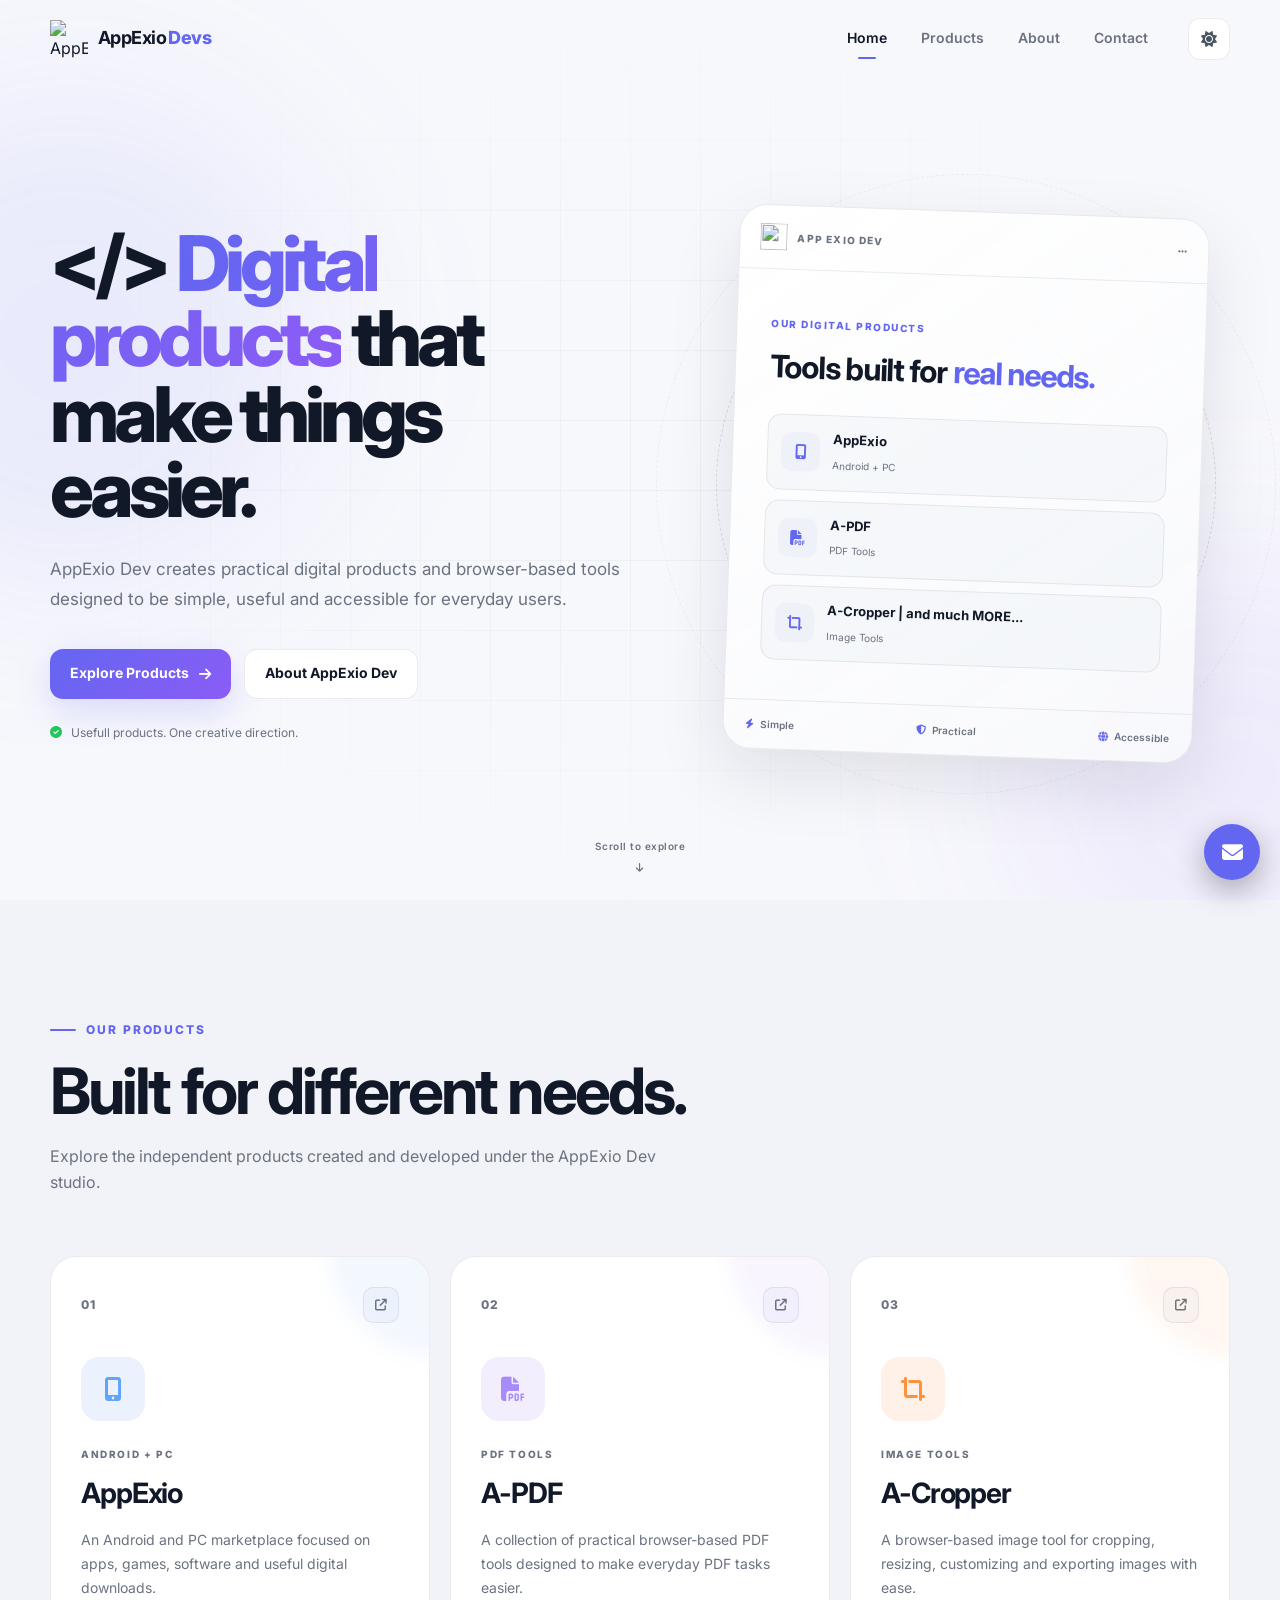
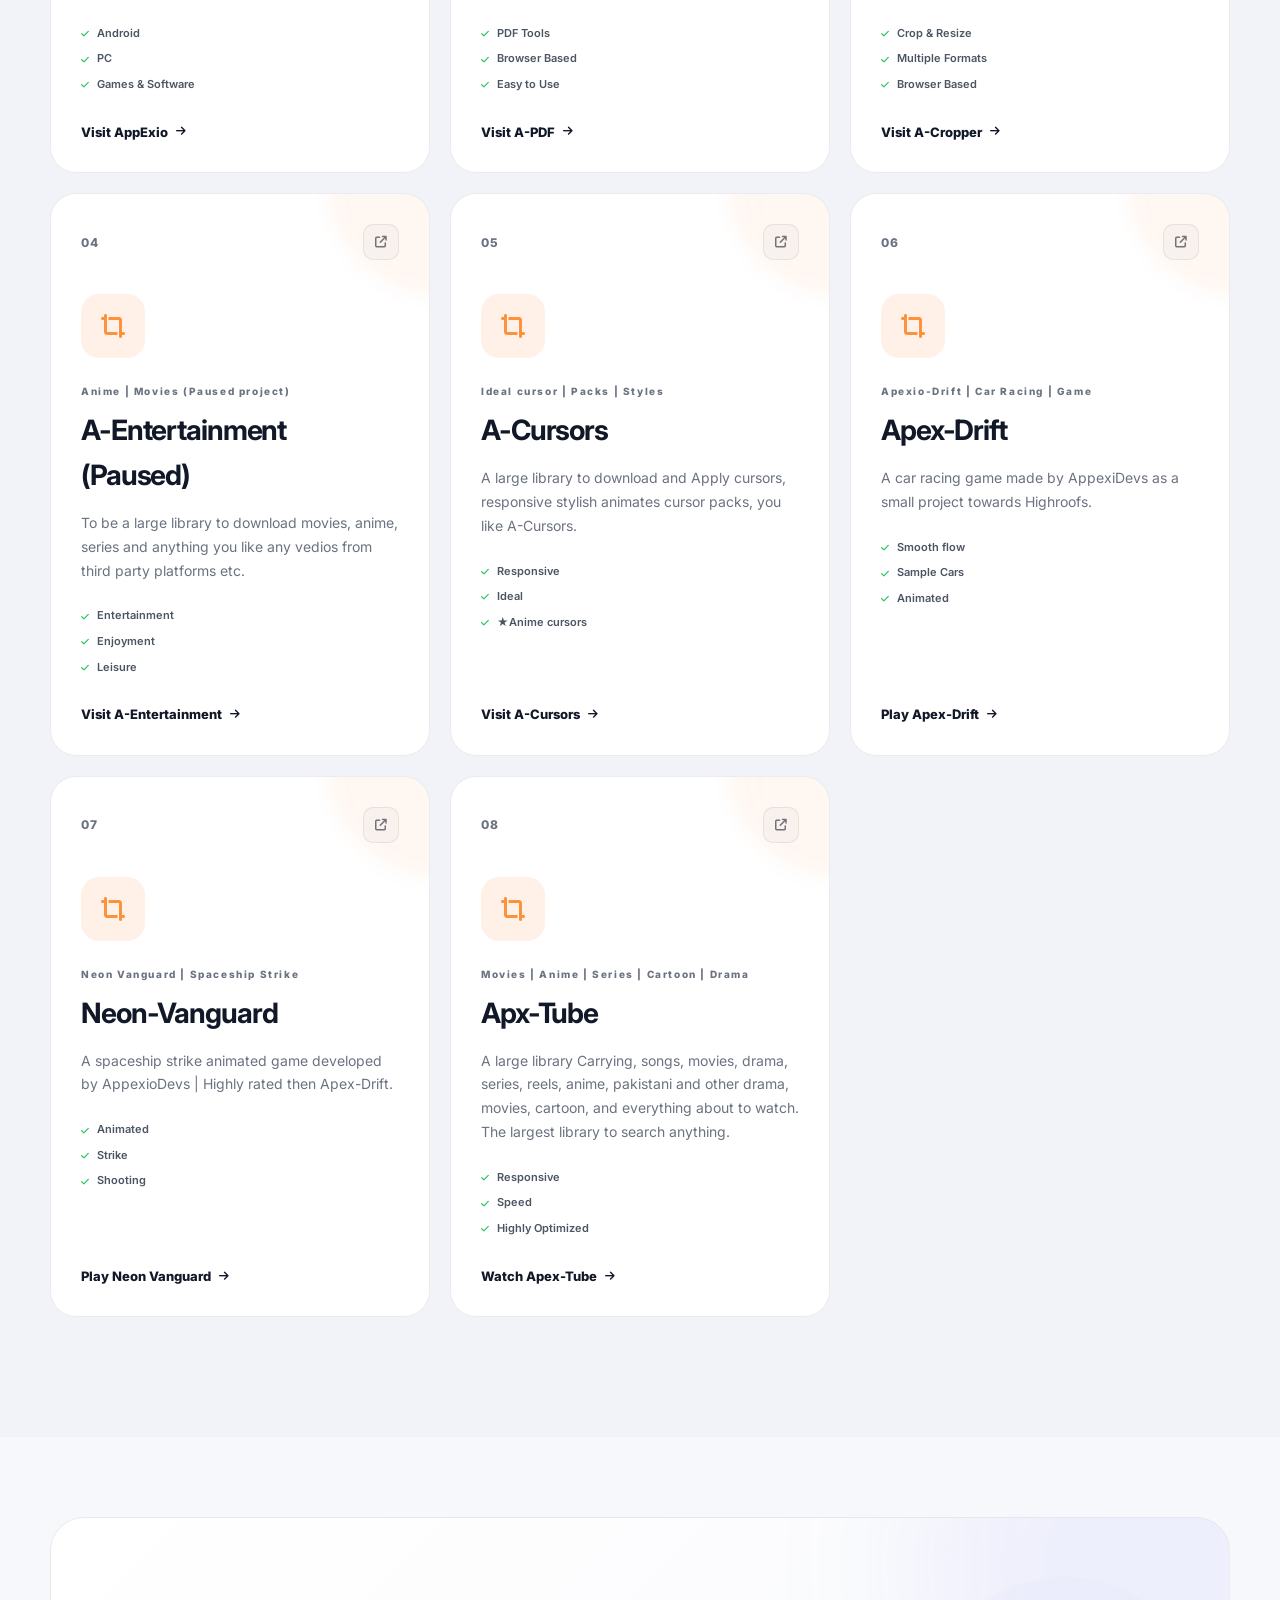
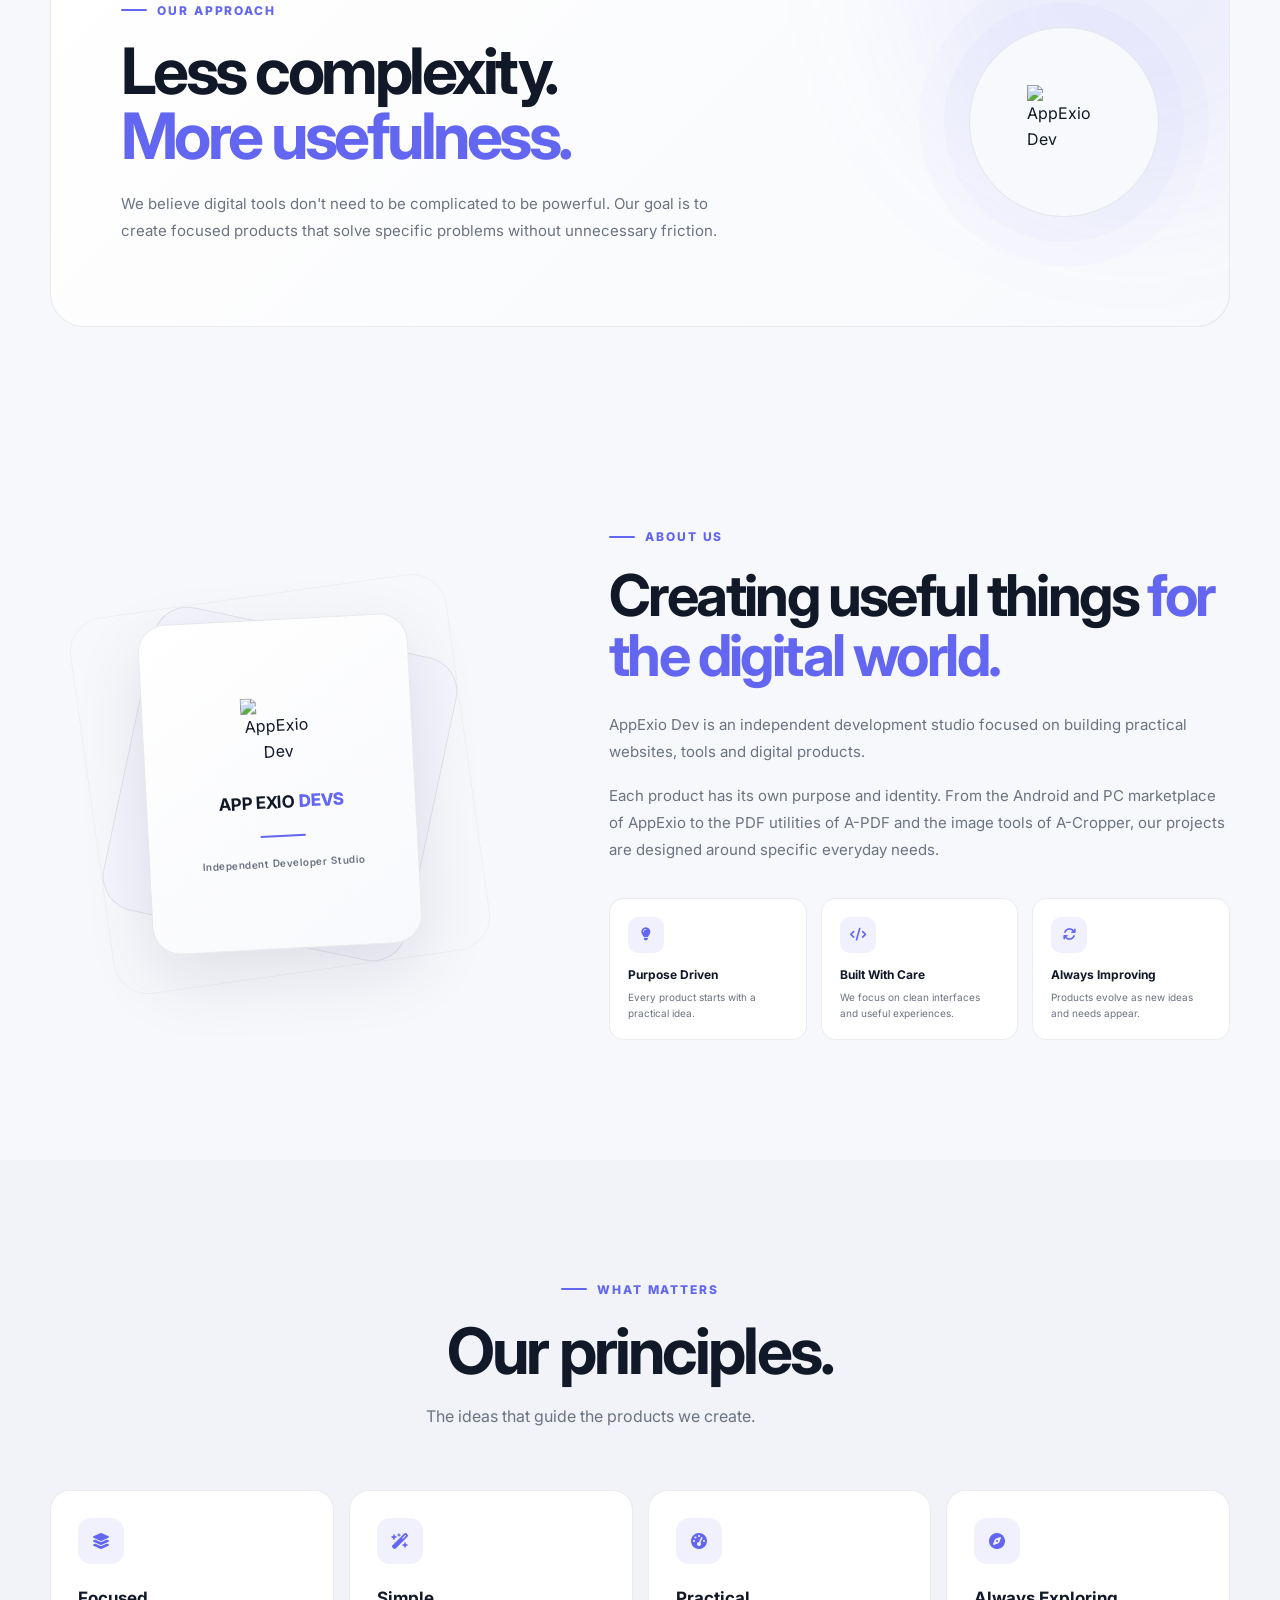
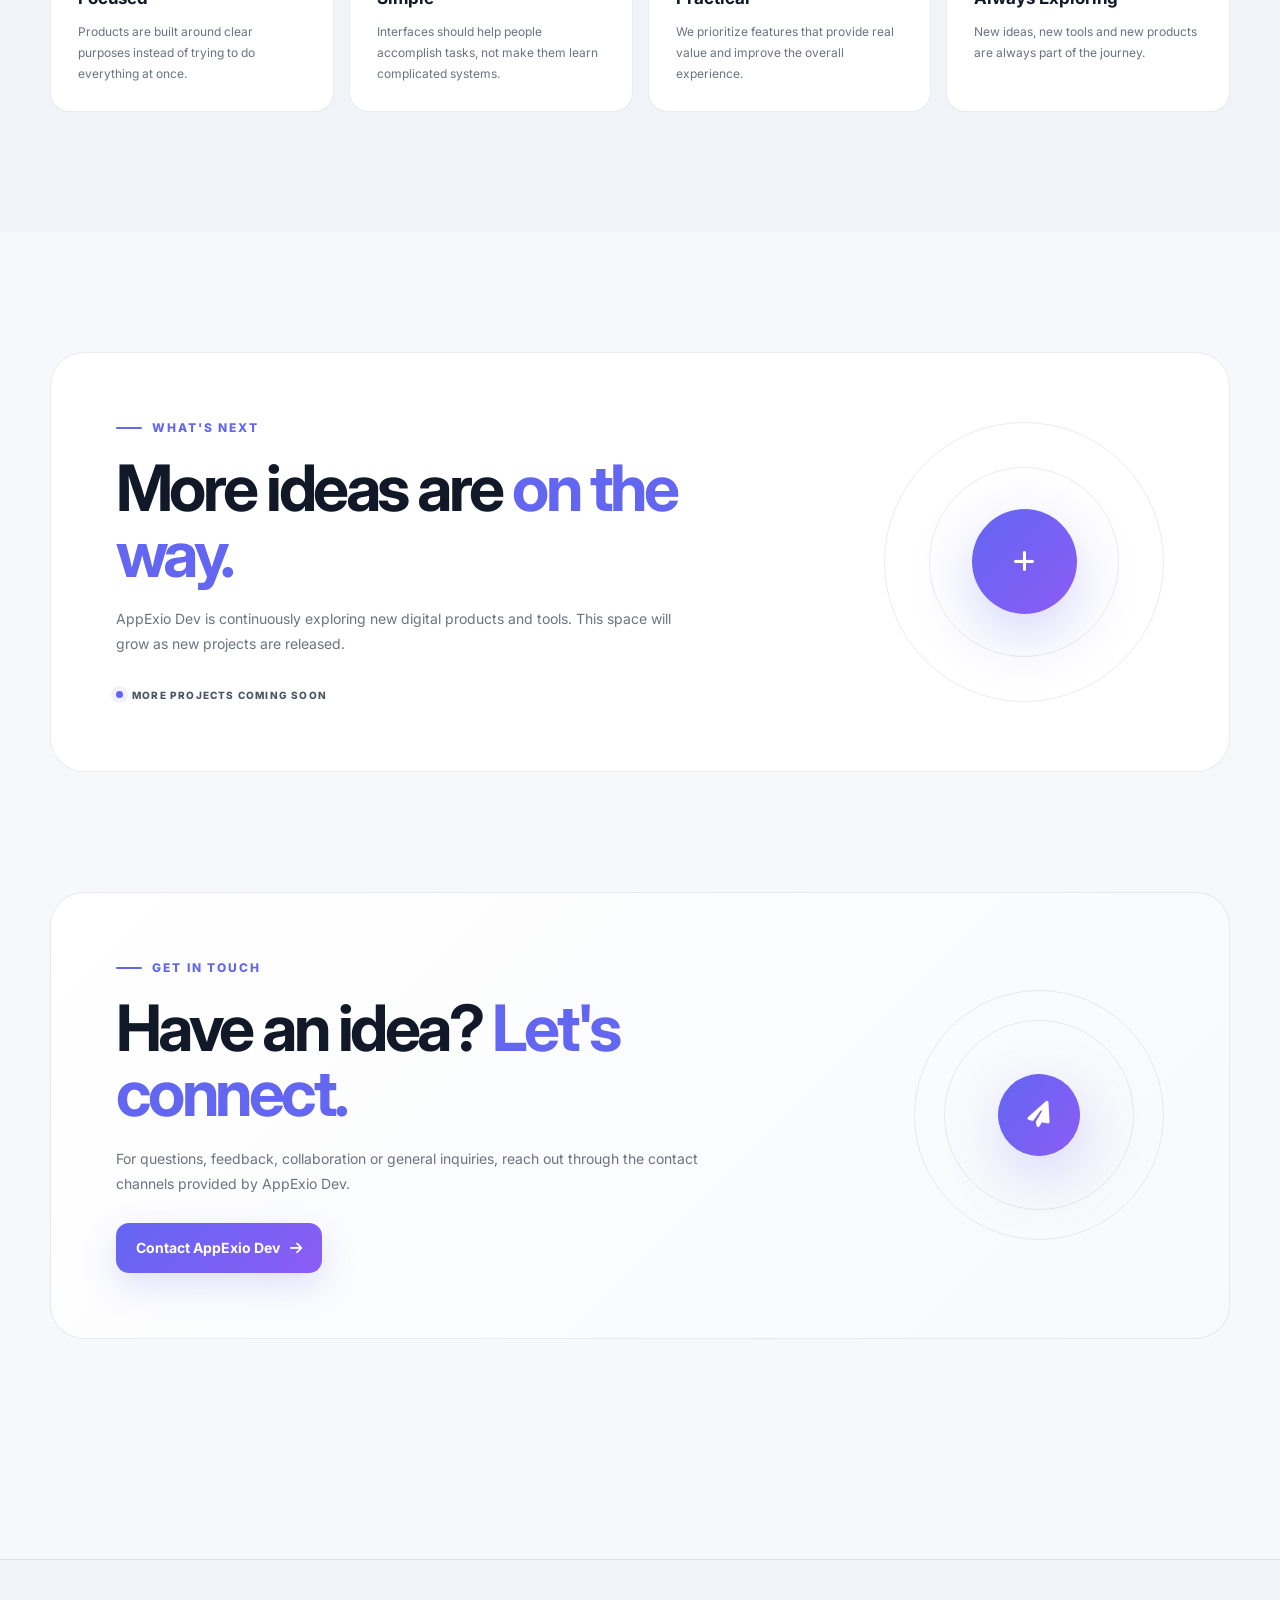
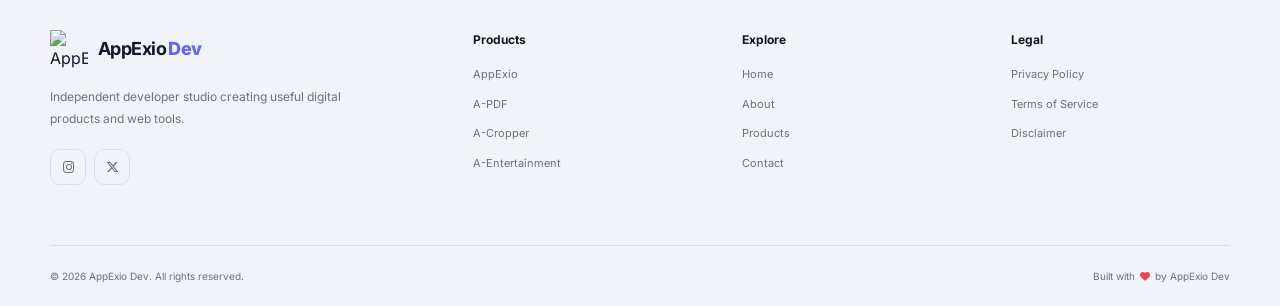
==== index.html @ 54180905 "Update index.html" ====
<!DOCTYPE html>
<html lang="en">
<head>
    <meta charset="UTF-8">

    <meta name="viewport" content="width=device-width, initial-scale=1.0">

    <title>AppExio Devs — </> Digital Products & Web Tools</title>

    <meta
        name="description"
        content="AppExio Devs is a large Developers Platform that creates useful digital products and web tools, including AppExio, A-PDF and A-Cropper."
    >
    

    <meta
        name="keywords"
        content="AppExio Dev, AppExio, A-PDF, A-Cropper, developer, digital products, web tools"
    >

    <meta name="author" content="AppExio Dev">

    <meta name="robots" content="index, follow">

    <link rel="canonical" href="https://appexiodev.github.io/">

    <!-- Open Graph -->
    <meta property="og:type" content="website">
    <meta property="og:title" content="AppExio Dev — Digital Products & Web Tools">
    <meta
        property="og:description"
        content="Explore digital products and useful browser-based tools created by AppExio Dev."
    >
    <meta property="og:url" content="https://appexiodev.github.io/">
    <meta property="og:image" content="https://appexiodev.github.io/logo.png">

    <!-- Theme -->
    <meta name="theme-color" content="#0b0d12">

    <!-- Favicon -->
    <link rel="icon" type="image/png" href="favicon.png">
    <link rel="apple-touch-icon" href="favicon.png">

    <!-- Fonts -->
    <link rel="preconnect" href="https://fonts.googleapis.com">
    <link rel="preconnect" href="https://fonts.gstatic.com" crossorigin>

    <link
        href="https://fonts.googleapis.com/css2?family=Inter:wght@400;500;600;700;800&display=swap"
        rel="stylesheet"
    >

    <!-- Icons -->
    <link
        rel="stylesheet"
        href="https://cdnjs.cloudflare.com/ajax/libs/font-awesome/6.7.2/css/all.min.css"
    >

    <!-- CSS -->
    <link rel="stylesheet" href="style.css">
</head>

<body>

<!-- =====================================================
     PAGE LOADER
===================================================== -->

<div class="page-loader" id="pageLoader">
    <div class="loader-logo">
        <img src="favicon.png" alt="AppExio Dev">
    </div>

    <div class="loader-line"></div>
</div>


<!-- =====================================================
     HEADER
===================================================== -->

<header class="header" id="header">

    <div class="container nav-container">

        <a href="#home" class="brand">

            <div class="brand-logo">
                <img src="logo.png" alt="AppExio Dev logo">
            </div>

            <div class="brand-text">
                <span>AppExio</span>
                <strong>Devs</strong>
            </div>

        </a>


        <nav class="desktop-nav">

            <a href="#home" class="nav-link active">Home</a>
            <a href="#products" class="nav-link">Products</a>
            <a href="about.html" class="nav-link">About</a>
            <a href="#contact" class="nav-link">Contact</a>

        </nav>


        <div class="nav-actions">

            <button
                class="theme-toggle"
                id="themeToggle"
                aria-label="Toggle theme"
                title="Toggle theme"
            >
                <i class="fa-solid fa-moon"></i>
            </button>


            <button
                class="menu-toggle"
                id="menuToggle"
                aria-label="Open navigation"
                aria-expanded="false"
            >
                <span></span>
                <span></span>
                <span></span>
            </button>

        </div>

    </div>


    <!-- Mobile Navigation -->

    <div class="mobile-nav" id="mobileNav">

        <a href="#home">Home</a>
        <a href="#products">Products</a>
        <a href="about.html">About</a>
        <a href="contact.html">Contact</a>

    </div>

</header>



<main>


<!-- =====================================================
     HERO
===================================================== -->

<section class="hero" id="home">

    <div class="hero-grid"></div>

    <div class="hero-glow hero-glow-one"></div>
    <div class="hero-glow hero-glow-two"></div>


    <div class="container hero-container">

        <div class="hero-content reveal">


            <h1>
                &lt;/&gt;
                <span>Digital products</span>
                that make things easier.
            </h1>


            <p class="hero-description">
                AppExio Dev creates practical digital products and
                browser-based tools designed to be simple, useful
                and accessible for everyday users.
            </p>


            <div class="hero-buttons">

                <a href="#products" class="btn btn-primary">
                    Explore Products
                    <i class="fa-solid fa-arrow-right"></i>
                </a>

                <a href="about.html" class="btn btn-secondary">
                    About AppExio Dev
                </a>

            </div>


            <div class="hero-note">

                <i class="fa-solid fa-circle-check"></i>

                <span>
                    Usefull products. One creative direction.
                </span>

            </div>

        </div>


        <!-- Hero visual -->

        <div class="hero-visual reveal">

            <div class="orbit orbit-one"></div>
            <div class="orbit orbit-two"></div>


            <div class="hero-card">

                <div class="hero-card-top">

                    <div class="mini-brand">
                        <img src="logo.png" alt="">
                    </div>

                    <span>APP EXIO DEV</span>

                    <i class="fa-solid fa-ellipsis"></i>

                </div>


                <div class="hero-card-content">

                    <small>OUR DIGITAL PRODUCTS</small>

                    <h3>
                        Tools built for
                        <span>real needs.</span>
                    </h3>


                    <div class="mini-products">

                        <div class="mini-product">
                            <div class="mini-icon">
                                <i class="fa-solid fa-mobile-screen-button"></i>
                            </div>

                            <div>
                                <strong>AppExio</strong>
                                <small>Android + PC</small>
                            </div>
                        </div>


                        <div class="mini-product">
                            <div class="mini-icon">
                                <i class="fa-solid fa-file-pdf"></i>
                            </div>

                            <div>
                                <strong>A-PDF</strong>
                                <small>PDF Tools</small>
                            </div>
                        </div>


                        <div class="mini-product">
                            <div class="mini-icon">
                                <i class="fa-solid fa-crop-simple"></i>
                            </div>

                            <div>
                                <strong>A-Cropper | and much MORE...</strong>
                                <small>Image Tools</small>
                            </div>
                        </div>

                    </div>

                </div>


                <div class="hero-card-footer">

                    <span>
                        <i class="fa-solid fa-bolt"></i>
                        Simple
                    </span>

                    <span>
                        <i class="fa-solid fa-shield-halved"></i>
                        Practical
                    </span>

                    <span>
                        <i class="fa-solid fa-globe"></i>
                        Accessible
                    </span>

                </div>

            </div>

        </div>

    </div>


    <div class="hero-scroll">

        <span>Scroll to explore</span>

        <i class="fa-solid fa-arrow-down"></i>

    </div>

</section>



<!-- =====================================================
     PRODUCTS
===================================================== -->

<section class="section products-section" id="products">

    <div class="container">

        <div class="section-heading reveal">

            <div class="section-label">
                <span></span>
                OUR PRODUCTS
            </div>

            <h2>
                Built for different needs.
            </h2>

            <p>
                Explore the independent products created and developed
                under the AppExio Dev studio.
            </p>

        </div>


        <div class="products-grid">


            <!-- AppExio -->

            <article class="product-card product-card-blue reveal">

                <div class="product-card-top">

                    <span class="product-number">01</span>

                    <a href="https://appexio.github.io/" class="product-arrow" target="_blank" rel="noopener noreferrer">
    <i class="fa-solid fa-arrow-up-right-from-square"></i>
</a>

                </div>


                <div class="product-icon product-icon-app">

                    <i class="fa-solid fa-mobile-screen-button"></i>

                </div>


                <div class="product-category">
                    ANDROID + PC
                </div>


                <h3>AppExio</h3>


                <p>
                    An Android and PC marketplace focused on apps,
                    games, software and useful digital downloads.
                </p>


                <div class="product-features">

                    <span>
                        <i class="fa-solid fa-check"></i>
                        Android
                    </span>

                    <span>
                        <i class="fa-solid fa-check"></i>
                        PC
                    </span>

                    <span>
                        <i class="fa-solid fa-check"></i>
                        Games & Software
                    </span>

                </div>


                <a
                    href="https://appexio.github.io/"
                    target="_blank"
                    rel="noopener noreferrer"
                    class="product-link"
                >
                    Visit AppExio
                    <i class="fa-solid fa-arrow-right"></i>
                </a>

            </article>



            <!-- A-PDF -->

            <article class="product-card product-card-purple reveal">

                <div class="product-card-top">

                    <span class="product-number">02</span>

                     <a href="https://a-pdf.github.io/" class="product-arrow" target="_blank" rel="noopener noreferrer">
    <i class="fa-solid fa-arrow-up-right-from-square"></i>
</a>
                

                </div>


                <div class="product-icon product-icon-pdf">

                    <i class="fa-solid fa-file-pdf"></i>

                </div>


                <div class="product-category">
                    PDF TOOLS
                </div>


                <h3>A-PDF</h3>


                <p>
                    A collection of practical browser-based PDF tools
                    designed to make everyday PDF tasks easier.
                </p>


                <div class="product-features">

                    <span>
                        <i class="fa-solid fa-check"></i>
                        PDF Tools
                    </span>

                    <span>
                        <i class="fa-solid fa-check"></i>
                        Browser Based
                    </span>

                    <span>
                        <i class="fa-solid fa-check"></i>
                        Easy to Use
                    </span>

                </div>


                <a
                    href="https://a-pdf.github.io/"
                    target="_blank"
                    rel="noopener noreferrer"
                    class="product-link"
                >
                    Visit A-PDF
                    <i class="fa-solid fa-arrow-right"></i>
                </a>

            </article>



            <!-- A-Cropper -->

            <article class="product-card product-card-orange reveal">

                <div class="product-card-top">

                    <span class="product-number">03</span>

                    <a href="https://a-croppers.github.io/" class="product-arrow" target="_blank" rel="noopener noreferrer">
    <i class="fa-solid fa-arrow-up-right-from-square"></i>
</a>

                </div>


                <div class="product-icon product-icon-crop">

                    <i class="fa-solid fa-crop-simple"></i>

                </div>


                <div class="product-category">
                    IMAGE TOOLS
                </div>


                <h3>A-Cropper</h3>


                <p>
                    A browser-based image tool for cropping, resizing,
                    customizing and exporting images with ease.
                </p>


                <div class="product-features">

                    <span>
                        <i class="fa-solid fa-check"></i>
                        Crop & Resize
                    </span>

                    <span>
                        <i class="fa-solid fa-check"></i>
                        Multiple Formats
                    </span>

                    <span>
                        <i class="fa-solid fa-check"></i>
                        Browser Based
                    </span>

                </div>


                <a
                    href="https://a-croppers.github.io/"
                    target="_blank"
                    rel="noopener noreferrer"
                    class="product-link"
                >
                    Visit A-Cropper
                    <i class="fa-solid fa-arrow-right"></i>
                </a>

            </article>
            

            <!-- A-ENTERTAINMENT -->

            <article class="product-card product-card-orange reveal">

                <div class="product-card-top">

                    <span class="product-number">04</span>

                    <a href="https://a-entertainment.github.io/" class="product-arrow" target="_blank" rel="noopener noreferrer">
    <i class="fa-solid fa-arrow-up-right-from-square"></i>
</a>

                </div>


                <div class="product-icon product-icon-crop">

                    <i class="fa-solid fa-crop-simple"></i>

                </div>


                <div class="product-category">
                    Anime | Movies (Paused project)
                </div>


                <h3>A-Entertainment (Paused)</h3>


                <p>
                    To be a large library to download movies, anime, series and anything
                    you like any vedios from third party platforms etc.
                </p>


                <div class="product-features">

                    <span>
                        <i class="fa-solid fa-check"></i>
                        Entertainment
                    </span>

                    <span>
                        <i class="fa-solid fa-check"></i>
                        Enjoyment
                    </span>

                    <span>
                        <i class="fa-solid fa-check"></i>
                        Leisure
                    </span>

                </div>


                <a
                    href="https://a-entertainment.github.io/"
                    target="_blank"
                    rel="noopener noreferrer"
                    class="product-link"
                >
                    Visit A-Entertainment
                    <i class="fa-solid fa-arrow-right"></i>
                </a>

            </article>
            

         <!-- A-Cursors -->

            <article class="product-card product-card-orange reveal">

                <div class="product-card-top">

                    <span class="product-number">05</span>

                    <a href="https://a-cursors.github.io/" class="product-arrow" target="_blank" rel="noopener noreferrer">
    <i class="fa-solid fa-arrow-up-right-from-square"></i>
</a>

                </div>


                <div class="product-icon product-icon-crop">

                    <i class="fa-solid fa-crop-simple"></i>

                </div>


                <div class="product-category">
                    Ideal cursor | Packs | Styles
                </div>


                <h3>A-Cursors</h3>


                <p>
                    A large library to download and Apply cursors, responsive stylish animates cursor packs,
                    you like A-Cursors.
                </p>


                <div class="product-features">

                    <span>
                        <i class="fa-solid fa-check"></i>
                        Responsive
                    </span>

                    <span>
                        <i class="fa-solid fa-check"></i>
                        Ideal
                    </span>

                    <span>
                        <i class="fa-solid fa-check"></i>
                        ★Anime cursors
                    </span>

                </div>


                <a
                    href="https://a-cursors.github.io/"
                    target="_blank"
                    rel="noopener noreferrer"
                    class="product-link"
                >
                    Visit A-Cursors
                    <i class="fa-solid fa-arrow-right"></i>
                </a>

            </article>


            
             <!-- ApexDrift -->

            <article class="product-card product-card-orange reveal">

                <div class="product-card-top">

                    <span class="product-number">06</span>

                    <a href="https://appexiodev.github.io/Games/Carrr" class="product-arrow" target="_blank" rel="noopener noreferrer">
    <i class="fa-solid fa-arrow-up-right-from-square"></i>
</a>

                </div>


                <div class="product-icon product-icon-crop">

                    <i class="fa-solid fa-crop-simple"></i>

                </div>


                <div class="product-category">
                    Apexio-Drift | Car Racing | Game
                </div>


                <h3>Apex-Drift</h3>


                <p>
                    A car racing game made by AppexiDevs as a small project towards Highroofs.
                
                </p>


                <div class="product-features">

                    <span>
                        <i class="fa-solid fa-check"></i>
                        Smooth flow
                    </span>

                    <span>
                        <i class="fa-solid fa-check"></i>
                        Sample Cars
                    </span>

                    <span>
                        <i class="fa-solid fa-check"></i>
                    Animated
                    </span>

                </div>


                <a
                    href="https://a-cursors.github.io/"
                    target="_blank"
                    rel="noopener noreferrer"
                    class="product-link"
                >
                    Play Apex-Drift
                    <i class="fa-solid fa-arrow-right"></i>
                </a>

            </article>


             <!-- Neon Vanguard -->

            <article class="product-card product-card-orange reveal">

                <div class="product-card-top">

                    <span class="product-number">07</span>

                    <a href="https://appexiodev.github.io/Games/Mouser" class="product-arrow" target="_blank" rel="noopener noreferrer">
    <i class="fa-solid fa-arrow-up-right-from-square"></i>
</a>

                </div>


                <div class="product-icon product-icon-crop">

                    <i class="fa-solid fa-crop-simple"></i>

                </div>


                <div class="product-category">
                    Neon Vanguard | Spaceship Strike
                </div>


                <h3>Neon-Vanguard</h3>


                <p>
                    A spaceship strike animated game developed by AppexioDevs | Highly rated then Apex-Drift.
                    
                </p>


                <div class="product-features">

                    <span>
                        <i class="fa-solid fa-check"></i>
                        Animated
                    </span>

                    <span>
                        <i class="fa-solid fa-check"></i>
                        Strike
                    </span>

                    <span>
                        <i class="fa-solid fa-check"></i>
                        Shooting
                    </span>

                </div>


                <a
                    href="https://a-cursors.github.io/"
                    target="_blank"
                    rel="noopener noreferrer"
                    class="product-link"
                >
                    Play Neon Vanguard
                    <i class="fa-solid fa-arrow-right"></i>
                </a>

            </article>


         <!-- A-Cursors -->

            <article class="product-card product-card-orange reveal">

                <div class="product-card-top">

                    <span class="product-number">08</span>

                    <a href="https://apxtube.github.io/" class="product-arrow" target="_blank" rel="noopener noreferrer">
    <i class="fa-solid fa-arrow-up-right-from-square"></i>
</a>

                </div>


                <div class="product-icon product-icon-crop">

                    <i class="fa-solid fa-crop-simple"></i>

                </div>


                <div class="product-category">
                    Movies | Anime | Series | Cartoon | Drama
                </div>


                <h3>Apx-Tube</h3>


                <p>
                    A large library Carrying, songs, movies, drama, series, reels, anime, pakistani and other
                    drama, movies, cartoon, and everything about to watch. The largest library to search anything.
                    
                </p>


                <div class="product-features">

                    <span>
                        <i class="fa-solid fa-check"></i>
                        Responsive
                    </span>

                    <span>
                        <i class="fa-solid fa-check"></i>
                        Speed
                    </span>

                    <span>
                        <i class="fa-solid fa-check"></i>
                        Highly Optimized
                    </span>

                </div>


                <a
                    href="https://a-cursors.github.io/"
                    target="_blank"
                    rel="noopener noreferrer"
                    class="product-link"
                >
                    Watch Apex-Tube
                    <i class="fa-solid fa-arrow-right"></i>
                </a>

            </article>

        </div>

    </div>

</section>



<!-- =====================================================
     SHOWCASE / STATEMENT
===================================================== -->

<section class="statement-section">

    <div class="container">

        <div class="statement-card reveal">

            <div class="statement-glow"></div>

            <div class="statement-content">

                <div class="section-label">
                    <span></span>
                    OUR APPROACH
                </div>

                <h2>
                    Less complexity.
                    <br>
                    <span>More usefulness.</span>
                </h2>

                <p>
                    We believe digital tools don't need to be complicated
                    to be powerful. Our goal is to create focused products
                    that solve specific problems without unnecessary friction.
                </p>

            </div>


            <div class="statement-mark">

                <img src="logo.png" alt="AppExio Dev">

            </div>

        </div>

    </div>

</section>



<!-- =====================================================
     ABOUT
===================================================== -->

<section class="section about-section" id="about">

    <div class="container about-grid">


        <div class="about-visual reveal">

            <div class="about-square square-one"></div>
            <div class="about-square square-two"></div>


            <div class="about-card">

                <div class="about-card-logo">

                    <img src="logo.png" alt="AppExio Dev">

                </div>


                <div class="about-card-title">

                    <span>APP EXIO</span>
                    <strong>DEVS</strong>

                </div>


                <div class="about-card-line"></div>


                <p>
                    Independent Developer Studio
                </p>

            </div>

        </div>



        <div class="about-content reveal">

            <div class="section-label">
                <span></span>
                ABOUT US
            </div>


            <h2>
                Creating useful things
                <span>for the digital world.</span>
            </h2>


            <p>
                AppExio Dev is an independent development studio focused
                on building practical websites, tools and digital products.
            </p>


            <p>
                Each product has its own purpose and identity. From the
                Android and PC marketplace of AppExio to the PDF utilities
                of A-PDF and the image tools of A-Cropper, our projects
                are designed around specific everyday needs.
            </p>


            <div class="about-points">

                <div class="about-point">

                    <div class="point-icon">
                        <i class="fa-solid fa-lightbulb"></i>
                    </div>

                    <div>
                        <strong>Purpose Driven</strong>

                        <p>
                            Every product starts with a practical idea.
                        </p>
                    </div>

                </div>


                <div class="about-point">

                    <div class="point-icon">
                        <i class="fa-solid fa-code"></i>
                    </div>

                    <div>
                        <strong>Built With Care</strong>

                        <p>
                            We focus on clean interfaces and useful experiences.
                        </p>
                    </div>

                </div>


                <div class="about-point">

                    <div class="point-icon">
                        <i class="fa-solid fa-arrows-rotate"></i>
                    </div>

                    <div>
                        <strong>Always Improving</strong>

                        <p>
                            Products evolve as new ideas and needs appear.
                        </p>
                    </div>

                </div>

            </div>

        </div>

    </div>

</section>



<!-- =====================================================
     WHY US
===================================================== -->

<section class="section values-section">

    <div class="container">

        <div class="section-heading center reveal">

            <div class="section-label">
                <span></span>
                WHAT MATTERS
            </div>

            <h2>
                Our principles.
            </h2>

            <p>
                The ideas that guide the products we create.
            </p>

        </div>


        <div class="values-grid">


            <div class="value-card reveal">

                <div class="value-icon">
                    <i class="fa-solid fa-layer-group"></i>
                </div>

                <h3>Focused</h3>

                <p>
                    Products are built around clear purposes instead
                    of trying to do everything at once.
                </p>

            </div>


            <div class="value-card reveal">

                <div class="value-icon">
                    <i class="fa-solid fa-wand-magic-sparkles"></i>
                </div>

                <h3>Simple</h3>

                <p>
                    Interfaces should help people accomplish tasks,
                    not make them learn complicated systems.
                </p>

            </div>


            <div class="value-card reveal">

                <div class="value-icon">
                    <i class="fa-solid fa-gauge-high"></i>
                </div>

                <h3>Practical</h3>

                <p>
                    We prioritize features that provide real value
                    and improve the overall experience.
                </p>

            </div>


            <div class="value-card reveal">

                <div class="value-icon">
                    <i class="fa-solid fa-compass"></i>
                </div>

                <h3>Always Exploring</h3>

                <p>
                    New ideas, new tools and new products are always
                    part of the journey.
                </p>

            </div>

        </div>

    </div>

</section>



<!-- =====================================================
     FUTURE
===================================================== -->

<section class="section future-section">

    <div class="container">

        <div class="future-card reveal">

            <div class="future-content">

                <div class="section-label">
                    <span></span>
                    WHAT'S NEXT
                </div>

                <h2>
                    More ideas are
                    <span>on the way.</span>
                </h2>

                <p>
                    AppExio Dev is continuously exploring new digital
                    products and tools. This space will grow as new
                    projects are released.
                </p>

                <div class="coming-badge">

                    <span></span>
                    MORE PROJECTS COMING SOON

                </div>

            </div>


            <div class="future-visual">

                <div class="future-orb">

                    <i class="fa-solid fa-plus"></i>

                </div>

                <div class="future-ring ring-one"></div>
                <div class="future-ring ring-two"></div>

            </div>

        </div>

    </div>

</section>



<!-- =====================================================
     CONTACT
===================================================== -->

<section class="section contact-section" id="contact">

    <div class="container">

        <div class="contact-card reveal">

            <div class="contact-content">

                <div class="section-label">
                    <span></span>
                    GET IN TOUCH
                </div>

                <h2>
                    Have an idea?
                    <span>Let's connect.</span>
                </h2>

                <p>
                    For questions, feedback, collaboration or general
                    inquiries, reach out through the contact channels
                    provided by AppExio Dev.
                </p>

                <a
                    href="contact.html"
                    class="btn btn-primary"
                >
                    Contact AppExio Dev
                    <i class="fa-solid fa-arrow-right"></i>
                </a>

            </div>


            <div class="contact-decoration">

                <div class="contact-circle circle-one"></div>
                <div class="contact-circle circle-two"></div>

                <i class="fa-solid fa-paper-plane"></i>

            </div>

        </div>

    </div>

</section>

</main>



<!-- =====================================================
     FOOTER
===================================================== -->

<footer class="footer">

    <div class="container">


        <div class="footer-top">


            <div class="footer-brand">

                <a href="#home" class="brand">

                    <div class="brand-logo">
                        <img src="logo.png" alt="AppExio Dev">
                    </div>

                    <div class="brand-text">
                        <span>AppExio</span>
                        <strong>Dev</strong>
                    </div>

                </a>


                <p>
                    Independent developer studio creating useful
                    digital products and web tools.
                </p>


                <div class="footer-socials">

                    <!-- Add your real social links here -->

                    <a href="https://www.instagram.com/appexiodev" aria-label="Instagram">
                        <i class="fa-brands fa-instagram"></i>
                    </a>

                    <a href="https://www.x.com/appexiodev" aria-label="X">
                        <i class="fa-brands fa-x-twitter"></i>
                    </a>

                </div>

            </div>



            <div class="footer-column">

                <h4>Products</h4>

                <a href="https://appexio.github.io/" target="_blank" rel="noopener noreferrer">
                    AppExio
                </a>

                <a href="https://a-pdf.github.io/" target="_blank" rel="noopener noreferrer">
                    A-PDF
                </a>

                <a href="https://a-croppers.github.io/" target="_blank" rel="noopener noreferrer">
                    A-Cropper
                </a>

                <a href="https://a-entertainment.github.io/" target="_blank" rel="noopener noreferrer">
                    A-Entertainment
                </a>

            </div>



            <div class="footer-column">

                <h4>Explore</h4>

                <a href="#home">Home</a>
                <a href="about.html">About</a>
                <a href="#products">Products</a>
                <a href="contact.html">Contact</a>

            </div>



            <div class="footer-column">

                <h4>Legal</h4>

                <a href="privacy.html">Privacy Policy</a>
                <a href="terms.html">Terms of Service</a>
                <a href="disclaimer.html">Disclaimer</a>

            </div>

        </div>


        <div class="footer-bottom">

            <p>
                © <span id="currentYear">2026</span>
                AppExio Dev. All rights reserved.
            </p>


            <p class="footer-made">

                Built with
                <i class="fa-solid fa-heart"></i>
                by AppExio Dev

            </p>

        </div>

    </div>

</footer>

<!-- Fixed Contact Button -->
<a href="contact.html" class="fixed-contact" aria-label="Contact AppExio Dev">
    <i class="fa-solid fa-envelope"></i>
</a>


<!-- Back To Top -->

<button
    class="back-top"
    id="backTop"
    aria-label="Back to top"
>
    <i class="fa-solid fa-arrow-up"></i>
</button>


<!-- JavaScript -->

<script src="script.js"></script>

</body>
</html>
---- style.css ----
/* =========================================================
   APP EXIO DEV
   MAIN STYLESHEET
   DESKTOP + TABLET + MOBILE
========================================================= */


/* =========================================================
   ROOT / THEME
========================================================= */

:root {
    --primary: #6366f1;
    --primary-dark: #4f46e5;
    --secondary: #8b5cf6;

    --bg: #08090d;
    --bg-soft: #0d0f15;

    --surface: #11131b;
    --surface-2: #171a24;
    --surface-3: #1d202c;

    --text: #f8fafc;
    --text-soft: #cbd5e1;
    --text-muted: #8b95a7;

    --border: rgba(255, 255, 255, 0.08);
    --border-strong: rgba(255, 255, 255, 0.13);

    --shadow: 0 25px 70px rgba(0, 0, 0, 0.35);

    --radius-sm: 12px;
    --radius-md: 18px;
    --radius-lg: 26px;
    --radius-xl: 34px;

    --container: 1180px;
    --header-height: 78px;

    --transition: 0.28s ease;
}


/* =========================================================
   LIGHT THEME
========================================================= */

html.light-theme {

    --bg: #f7f8fc;
    --bg-soft: #f1f3f8;

    --surface: #ffffff;
    --surface-2: #f8f9fc;
    --surface-3: #eef1f7;

    --text: #111827;
    --text-soft: #4b5563;
    --text-muted: #6b7280;

    --border: rgba(15, 23, 42, 0.08);
    --border-strong: rgba(15, 23, 42, 0.13);

    --shadow: 0 25px 70px rgba(15, 23, 42, 0.10);
}


/* =========================================================
   RESET
========================================================= */

* {
    margin: 0;
    padding: 0;
    box-sizing: border-box;
}

html {
    scroll-behavior: smooth;
    scroll-padding-top: 90px;
}

body {
    font-family: "Inter", sans-serif;

    background: var(--bg);
    color: var(--text);

    line-height: 1.6;

    overflow-x: hidden;

    transition:
        background-color 0.35s ease,
        color 0.35s ease;
}

body,
button,
a {
    -webkit-tap-highlight-color: transparent;
}

button,
input,
textarea {
    font: inherit;
}

button {
    border: 0;
    cursor: pointer;
}

a {
    color: inherit;
    text-decoration: none;
}

img {
    max-width: 100%;
    display: block;
}

::selection {
    background: var(--primary);
    color: #ffffff;
}


/* =========================================================
   SCROLLBAR
========================================================= */

::-webkit-scrollbar {
    width: 9px;
}

::-webkit-scrollbar-track {
    background: var(--bg);
}

::-webkit-scrollbar-thumb {
    background: var(--surface-3);
    border-radius: 20px;
}

::-webkit-scrollbar-thumb:hover {
    background: var(--primary);
}


/* =========================================================
   GLOBAL
========================================================= */

.container {
    width: min(var(--container), calc(100% - 40px));
    margin: 0 auto;
}

.section {
    padding: 120px 0;
    position: relative;
}

.section-heading {
    max-width: 720px;
    margin-bottom: 60px;
}

.section-heading.center {
    text-align: center;
    margin-left: auto;
    margin-right: auto;
}

.section-label {
    display: flex;
    align-items: center;

    gap: 10px;

    color: var(--primary);

    font-size: 12px;
    font-weight: 800;

    letter-spacing: 0.16em;

    margin-bottom: 18px;
}

.section-heading.center .section-label {
    justify-content: center;
}

.section-label span {
    width: 26px;
    height: 2px;

    background: var(--primary);

    border-radius: 20px;
}

.section-heading h2,
.about-content h2 {
    font-size: clamp(2.2rem, 5vw, 4rem);

    line-height: 1.05;

    letter-spacing: -0.045em;

    margin-bottom: 20px;
}

.section-heading p {
    color: var(--text-muted);

    font-size: 16px;

    max-width: 620px;
}


/* =========================================================
   PAGE LOADER
========================================================= */

.page-loader {
    position: fixed;

    inset: 0;

    z-index: 9999;

    background: var(--bg);

    display: flex;
    flex-direction: column;

    align-items: center;
    justify-content: center;

    gap: 28px;

    transition:
        opacity 0.5s ease,
        visibility 0.5s ease;
}

.page-loader.hidden {
    opacity: 0;
    visibility: hidden;
}

.loader-logo {
    width: 75px;
    height: 75px;

    display: flex;
    align-items: center;
    justify-content: center;

    animation: loaderPulse 1.3s infinite ease-in-out;
}

.loader-logo img {
    width: 100%;
    height: 100%;

    object-fit: contain;
}

.loader-line {
    width: 100px;
    height: 3px;

    background: var(--surface-3);

    overflow: hidden;

    border-radius: 20px;

    position: relative;
}

.loader-line::after {
    content: "";

    position: absolute;

    left: -50%;
    top: 0;

    width: 50%;
    height: 100%;

    background: var(--primary);

    border-radius: inherit;

    animation: loaderLine 1s infinite ease-in-out;
}

@keyframes loaderPulse {

    0%,
    100% {
        transform: scale(0.92);
        opacity: 0.7;
    }

    50% {
        transform: scale(1);
        opacity: 1;
    }
}

@keyframes loaderLine {

    0% {
        left: -50%;
    }

    100% {
        left: 100%;
    }
}


/* =========================================================
   HEADER
========================================================= */

.header {
    position: fixed;

    top: 0;
    left: 0;
    right: 0;

    height: var(--header-height);

    z-index: 1000;

    border-bottom: 1px solid transparent;

    transition:
        background 0.3s ease,
        border-color 0.3s ease,
        backdrop-filter 0.3s ease;
}

.header.scrolled {
    background: color-mix(
        in srgb,
        var(--bg) 82%,
        transparent
    );

    backdrop-filter: blur(18px);

    border-color: var(--border);
}

.nav-container {
    height: 100%;

    display: flex;
    align-items: center;
    justify-content: space-between;

    position: relative;
}

.brand {
    display: inline-flex;

    align-items: center;

    gap: 10px;

    flex-shrink: 0;
}

.brand-logo {
    width: 38px;
    height: 38px;

    display: flex;
    align-items: center;
    justify-content: center;
}

.brand-logo img {
    width: 100%;
    height: 100%;

    object-fit: contain;
}

.brand-text {
    display: flex;
    align-items: baseline;

    font-size: 18px;

    letter-spacing: -0.03em;
}

.brand-text span {
    font-weight: 700;
}

.brand-text strong {
    font-weight: 800;

    margin-left: 2px;

    color: var(--primary);
}


/* =========================================================
   DESKTOP NAV
========================================================= */

.desktop-nav {
    display: flex;

    align-items: center;

    gap: 34px;

    margin-left: auto;
    margin-right: 40px;
}

.nav-link {
    position: relative;

    color: var(--text-muted);

    font-size: 14px;
    font-weight: 600;

    transition: color var(--transition);
}

.nav-link:hover,
.nav-link.active {
    color: var(--text);
}

.nav-link::after {
    content: "";

    position: absolute;

    left: 50%;
    bottom: -9px;

    width: 0;
    height: 2px;

    transform: translateX(-50%);

    background: var(--primary);

    border-radius: 10px;

    transition: width var(--transition);
}

.nav-link:hover::after,
.nav-link.active::after {
    width: 18px;
}


/* =========================================================
   NAV ACTIONS
========================================================= */

.nav-actions {
    display: flex;

    align-items: center;

    gap: 10px;
}

.theme-toggle,
.menu-toggle {
    width: 42px;
    height: 42px;

    border-radius: 12px;

    display: flex;

    align-items: center;
    justify-content: center;

    background: var(--surface);

    border: 1px solid var(--border);

    color: var(--text-soft);

    transition: all var(--transition);
}

.theme-toggle:hover {
    color: var(--primary);

    border-color: rgba(99, 102, 241, 0.35);

    transform: translateY(-2px);
}


/* =========================================================
   HAMBURGER
========================================================= */

.menu-toggle {
    display: none;

    flex-direction: column;

    gap: 5px;
}

.menu-toggle span {
    width: 18px;
    height: 2px;

    background: currentColor;

    border-radius: 5px;

    transition: all var(--transition);
}

.menu-toggle.open span:nth-child(1) {
    transform: translateY(7px) rotate(45deg);
}

.menu-toggle.open span:nth-child(2) {
    opacity: 0;
}

.menu-toggle.open span:nth-child(3) {
    transform: translateY(-7px) rotate(-45deg);
}


/* =========================================================
   MOBILE NAV
========================================================= */

.mobile-nav {
    display: none;
}


/* =========================================================
   HERO
========================================================= */

.hero {
    min-height: 100vh;

    padding-top: var(--header-height);

    display: flex;

    align-items: center;

    position: relative;

    overflow: hidden;
}

.hero-grid {
    position: absolute;

    inset: 0;

    opacity: 0.35;

    background-image:
        linear-gradient(var(--border) 1px, transparent 1px),
        linear-gradient(90deg, var(--border) 1px, transparent 1px);

    background-size: 70px 70px;

    mask-image:
        radial-gradient(
            ellipse at center,
            black 15%,
            transparent 75%
        );
}

.hero-glow {
    position: absolute;

    border-radius: 50%;

    filter: blur(90px);

    pointer-events: none;
}

.hero-glow-one {
    width: 500px;
    height: 500px;

    background: rgba(99, 102, 241, 0.13);

    top: 10%;
    left: -180px;
}

.hero-glow-two {
    width: 450px;
    height: 450px;

    background: rgba(139, 92, 246, 0.11);

    right: -180px;
    bottom: -100px;
}

.hero-container {
    display: grid;

    grid-template-columns: 1.05fr 0.95fr;

    align-items: center;

    gap: 70px;

    padding-top: 70px;
    padding-bottom: 80px;
}

.hero-content {
    position: relative;

    z-index: 2;
}

.hero-badge {
    display: inline-flex;

    align-items: center;

    gap: 9px;

    padding: 8px 13px;

    border: 1px solid var(--border);

    background: var(--surface);

    border-radius: 50px;

    color: var(--text-soft);

    font-size: 12px;
    font-weight: 600;

    margin-bottom: 26px;
}

.badge-dot {
    width: 7px;
    height: 7px;

    background: #22c55e;

    border-radius: 50%;

    box-shadow:
        0 0 0 4px rgba(34, 197, 94, 0.10);

    animation: liveDot 2s infinite;
}

@keyframes liveDot {

    0%,
    100% {
        opacity: 1;
    }

    50% {
        opacity: 0.45;
    }
}

.hero h1 {
    max-width: 760px;

    font-size: clamp(3rem, 6vw, 5.9rem);

    line-height: 0.98;

    letter-spacing: -0.065em;

    font-weight: 800;

    margin-bottom: 28px;
}

.hero h1 span {
    display: inline;

    background: linear-gradient(
        110deg,
        var(--primary),
        var(--secondary)
    );

    -webkit-background-clip: text;
    background-clip: text;

    color: transparent;
}

.hero-description {
    max-width: 610px;

    color: var(--text-muted);

    font-size: 17px;

    line-height: 1.75;

    margin-bottom: 34px;
}

.hero-buttons {
    display: flex;

    align-items: center;

    gap: 13px;

    flex-wrap: wrap;
}

.btn {
    min-height: 50px;

    display: inline-flex;

    align-items: center;
    justify-content: center;

    gap: 10px;

    padding: 0 20px;

    border-radius: 13px;

    font-size: 14px;
    font-weight: 700;

    transition: all var(--transition);
}

.btn-primary {
    color: #ffffff;

    background: linear-gradient(
        135deg,
        var(--primary),
        var(--secondary)
    );

    box-shadow:
        0 12px 35px rgba(99, 102, 241, 0.20);
}

.btn-primary:hover {
    transform: translateY(-3px);

    box-shadow:
        0 17px 40px rgba(99, 102, 241, 0.30);
}

.btn-secondary {
    color: var(--text);

    background: var(--surface);

    border: 1px solid var(--border);
}

.btn-secondary:hover {
    transform: translateY(-3px);

    border-color: var(--border-strong);

    background: var(--surface-2);
}

.hero-note {
    display: flex;

    align-items: center;

    gap: 9px;

    margin-top: 24px;

    color: var(--text-muted);

    font-size: 12px;
}

.hero-note i {
    color: #22c55e;
}


/* =========================================================
   HERO VISUAL
========================================================= */

.hero-visual {
    min-height: 520px;

    position: relative;

    display: flex;

    align-items: center;
    justify-content: center;
}

.hero-card {
    width: min(470px, 100%);

    position: relative;

    z-index: 2;

    border: 1px solid var(--border);

    background:
        linear-gradient(
            145deg,
            color-mix(in srgb, var(--surface) 97%, transparent),
            color-mix(in srgb, var(--surface-2) 94%, transparent)
        );

    border-radius: 28px;

    box-shadow: var(--shadow);

    overflow: hidden;

    transform: rotate(2deg);

    transition: transform 0.5s ease;
}

.hero-card:hover {
    transform: rotate(0deg) translateY(-8px);
}

.hero-card-top {
    display: flex;

    align-items: center;

    gap: 10px;

    padding: 18px 20px;

    border-bottom: 1px solid var(--border);

    color: var(--text-muted);

    font-size: 10px;
    font-weight: 800;

    letter-spacing: 0.12em;
}

.hero-card-top > i {
    margin-left: auto;
}

.mini-brand {
    width: 27px;
    height: 27px;
}

.mini-brand img {
    width: 100%;
    height: 100%;

    object-fit: contain;
}

.hero-card-content {
    padding: 40px 34px;
}

.hero-card-content > small {
    color: var(--primary);

    font-size: 10px;
    font-weight: 800;

    letter-spacing: 0.15em;
}

.hero-card-content h3 {
    font-size: 31px;

    line-height: 1.15;

    letter-spacing: -0.04em;

    margin: 13px 0 30px;
}

.hero-card-content h3 span {
    color: var(--primary);
}

.mini-products {
    display: flex;

    flex-direction: column;

    gap: 10px;
}

.mini-product {
    display: flex;

    align-items: center;

    gap: 13px;

    padding: 13px;

    border: 1px solid var(--border);

    background: color-mix(
        in srgb,
        var(--surface-3) 45%,
        transparent
    );

    border-radius: 14px;

    transition: all var(--transition);
}

.mini-product:hover {
    transform: translateX(5px);

    border-color: rgba(99, 102, 241, 0.25);
}

.mini-icon {
    width: 39px;
    height: 39px;

    display: flex;

    align-items: center;
    justify-content: center;

    border-radius: 11px;

    background: var(--surface-3);

    color: var(--primary);

    font-size: 15px;
}

.mini-product strong {
    display: block;

    font-size: 13px;

    margin-bottom: 1px;
}

.mini-product small {
    color: var(--text-muted);

    font-size: 10px;
}

.hero-card-footer {
    display: flex;

    justify-content: space-between;

    gap: 10px;

    padding: 16px 22px;

    border-top: 1px solid var(--border);

    color: var(--text-muted);

    font-size: 10px;
    font-weight: 600;
}

.hero-card-footer span {
    display: flex;

    align-items: center;

    gap: 6px;
}

.hero-card-footer i {
    color: var(--primary);
}


/* =========================================================
   ORBITS
========================================================= */

.orbit {
    position: absolute;

    border: 1px dashed var(--border-strong);

    border-radius: 50%;

    pointer-events: none;
}

.orbit-one {
    width: 500px;
    height: 500px;

    animation: orbitSpin 30s linear infinite;
}

.orbit-two {
    width: 620px;
    height: 620px;

    opacity: 0.4;

    animation: orbitSpinReverse 45s linear infinite;
}

@keyframes orbitSpin {

    from {
        transform: rotate(0deg);
    }

    to {
        transform: rotate(360deg);
    }
}

@keyframes orbitSpinReverse {

    from {
        transform: rotate(360deg);
    }

    to {
        transform: rotate(0deg);
    }
}

.hero-scroll {
    position: absolute;

    bottom: 28px;
    left: 50%;

    transform: translateX(-50%);

    display: flex;

    flex-direction: column;

    align-items: center;

    gap: 8px;

    color: var(--text-muted);

    font-size: 10px;
    font-weight: 600;

    letter-spacing: 0.05em;
}

.hero-scroll i {
    animation: scrollBounce 1.8s infinite;
}

@keyframes scrollBounce {

    0%,
    100% {
        transform: translateY(0);
    }

    50% {
        transform: translateY(5px);
    }
}


/* =========================================================
   PRODUCTS
========================================================= */

.products-section {
    background: var(--bg-soft);
}

.products-grid {
    display: grid;

    grid-template-columns: repeat(3, 1fr);

    gap: 20px;
}

.product-card {
    position: relative;

    padding: 30px;

    min-height: 480px;

    display: flex;
    flex-direction: column;

    border-radius: var(--radius-lg);

    border: 1px solid var(--border);

    background: var(--surface);

    overflow: hidden;

    transition:
        transform 0.35s ease,
        border-color 0.35s ease,
        box-shadow 0.35s ease;
}

.product-card::before {
    content: "";

    position: absolute;

    width: 220px;
    height: 220px;

    right: -120px;
    top: -120px;

    border-radius: 50%;

    filter: blur(10px);

    opacity: 0.10;

    transition: transform 0.5s ease;
}

.product-card-blue::before {
    background: #3b82f6;
}

.product-card-purple::before {
    background: #8b5cf6;
}

.product-card-orange::before {
    background: #f97316;
}

.product-card:hover {
    transform: translateY(-9px);

    box-shadow: var(--shadow);

    border-color: var(--border-strong);
}

.product-card:hover::before {
    transform: scale(1.5);
}

.product-card-top {
    display: flex;

    align-items: center;
    justify-content: space-between;

    margin-bottom: 34px;
}

.product-number {
    color: var(--text-muted);

    font-size: 12px;
    font-weight: 800;

    letter-spacing: 0.08em;
}

.product-arrow {
    width: 36px;
    height: 36px;

    display: flex;

    align-items: center;
    justify-content: center;

    border-radius: 10px;

    background: var(--surface-2);

    border: 1px solid var(--border);

    color: var(--text-muted);

    font-size: 12px;

    transition: all var(--transition);
}

.product-card:hover .product-arrow {
    color: var(--primary);

    transform: translate(2px, -2px);
}

.product-icon {
    width: 64px;
    height: 64px;

    display: flex;

    align-items: center;
    justify-content: center;

    border-radius: 18px;

    margin-bottom: 25px;

    font-size: 24px;
}

.product-icon-app {
    color: #60a5fa;

    background: rgba(59, 130, 246, 0.10);
}

.product-icon-pdf {
    color: #a78bfa;

    background: rgba(139, 92, 246, 0.10);
}

.product-icon-crop {
    color: #fb923c;

    background: rgba(249, 115, 22, 0.10);
}

.product-category {
    color: var(--text-muted);

    font-size: 10px;
    font-weight: 800;

    letter-spacing: 0.16em;

    margin-bottom: 9px;
}

.product-card h3 {
    font-size: 28px;

    letter-spacing: -0.04em;

    margin-bottom: 13px;
}

.product-card > p {
    color: var(--text-muted);

    font-size: 14px;

    line-height: 1.7;

    margin-bottom: 25px;
}

.product-features {
    display: flex;

    flex-direction: column;

    gap: 8px;

    margin-bottom: 28px;
}

.product-features span {
    display: flex;

    align-items: center;

    gap: 8px;

    color: var(--text-soft);

    font-size: 11px;
    font-weight: 600;
}

.product-features i {
    color: #22c55e;

    font-size: 9px;
}

.product-link {
    margin-top: auto;

    display: inline-flex;

    align-items: center;

    gap: 8px;

    color: var(--text);

    font-size: 13px;
    font-weight: 800;

    transition: all var(--transition);
}

.product-link i {
    font-size: 11px;

    transition: transform var(--transition);
}

.product-link:hover {
    color: var(--primary);
}

.product-link:hover i {
    transform: translateX(5px);
}


/* =========================================================
   STATEMENT
========================================================= */

.statement-section {
    padding: 80px 0;
}

.statement-card {
    min-height: 410px;

    position: relative;

    display: flex;

    align-items: center;

    justify-content: space-between;

    gap: 50px;

    padding: 70px;

    overflow: hidden;

    border-radius: var(--radius-xl);

    border: 1px solid var(--border);

    background:
        linear-gradient(
            135deg,
            var(--surface),
            var(--surface-2)
        );
}

.statement-glow {
    position: absolute;

    width: 450px;
    height: 450px;

    border-radius: 50%;

    right: -130px;
    top: -180px;

    background: rgba(99, 102, 241, 0.12);

    filter: blur(70px);
}

.statement-content {
    max-width: 690px;

    position: relative;

    z-index: 2;
}

.statement-content h2 {
    font-size: clamp(2.6rem, 5vw, 4.7rem);

    line-height: 1.02;

    letter-spacing: -0.055em;

    margin-bottom: 22px;
}

.statement-content h2 span {
    color: var(--primary);
}

.statement-content p {
    max-width: 600px;

    color: var(--text-muted);

    font-size: 15px;

    line-height: 1.8;
}

.statement-mark {
    width: 190px;
    height: 190px;

    flex-shrink: 0;

    position: relative;

    z-index: 2;

    display: flex;

    align-items: center;
    justify-content: center;

    border-radius: 50%;

    border: 1px solid var(--border);

    background: var(--surface-2);

    box-shadow:
        0 0 0 25px rgba(99, 102, 241, 0.025),
        0 0 0 50px rgba(99, 102, 241, 0.018);
}

.statement-mark img {
    width: 75px;
    height: 75px;

    object-fit: contain;
}


/* =========================================================
   ABOUT
========================================================= */

.about-grid {
    display: grid;

    grid-template-columns: 0.85fr 1.15fr;

    gap: 100px;

    align-items: center;
}

.about-visual {
    min-height: 510px;

    position: relative;

    display: flex;

    align-items: center;
    justify-content: center;
}

.about-square {
    position: absolute;

    border: 1px solid var(--border);

    border-radius: 35px;

    transform: rotate(12deg);
}

.square-one {
    width: 310px;
    height: 310px;

    background: rgba(99, 102, 241, 0.025);
}

.square-two {
    width: 380px;
    height: 380px;

    transform: rotate(-8deg);

    opacity: 0.45;
}

.about-card {
    position: relative;

    z-index: 2;

    width: 270px;
    height: 330px;

    padding: 30px;

    display: flex;

    flex-direction: column;

    align-items: center;
    justify-content: center;

    text-align: center;

    border-radius: 28px;

    border: 1px solid var(--border);

    background:
        linear-gradient(
            145deg,
            var(--surface),
            var(--surface-2)
        );

    box-shadow: var(--shadow);

    transform: rotate(-3deg);

    transition: transform 0.4s ease;
}

.about-card:hover {
    transform: rotate(0deg) translateY(-6px);
}

.about-card-logo {
    width: 72px;
    height: 72px;

    margin-bottom: 20px;
}

.about-card-logo img {
    width: 100%;
    height: 100%;

    object-fit: contain;
}

.about-card-title {
    font-size: 17px;

    letter-spacing: -0.02em;
}

.about-card-title span {
    font-weight: 700;
}

.about-card-title strong {
    color: var(--primary);

    font-weight: 800;
}

.about-card-line {
    width: 45px;
    height: 2px;

    background: var(--primary);

    margin: 18px 0;
}

.about-card p {
    color: var(--text-muted);

    font-size: 10px;
    font-weight: 600;

    letter-spacing: 0.05em;
}

.about-content h2 {
    font-size: clamp(2.4rem, 4.5vw, 4rem);

    margin-bottom: 25px;
}

.about-content h2 span {
    color: var(--primary);
}

.about-content > p {
    color: var(--text-muted);

    font-size: 15px;

    line-height: 1.8;

    max-width: 650px;

    margin-bottom: 17px;
}

.about-points {
    display: grid;

    grid-template-columns: repeat(3, 1fr);

    gap: 14px;

    margin-top: 35px;
}

.about-point {
    padding: 18px;

    border-radius: 15px;

    border: 1px solid var(--border);

    background: var(--surface);

    transition: all var(--transition);
}

.about-point:hover {
    transform: translateY(-4px);

    border-color: var(--border-strong);
}

.point-icon {
    width: 36px;
    height: 36px;

    display: flex;

    align-items: center;
    justify-content: center;

    border-radius: 10px;

    color: var(--primary);

    background: rgba(99, 102, 241, 0.09);

    font-size: 13px;

    margin-bottom: 12px;
}

.about-point strong {
    display: block;

    font-size: 12px;

    margin-bottom: 5px;
}

.about-point p {
    color: var(--text-muted);

    font-size: 10px;

    line-height: 1.6;
}


/* =========================================================
   VALUES
========================================================= */

.values-section {
    background: var(--bg-soft);
}

.values-grid {
    display: grid;

    grid-template-columns: repeat(4, 1fr);

    gap: 15px;
}

.value-card {
    padding: 27px;

    border: 1px solid var(--border);

    border-radius: 20px;

    background: var(--surface);

    transition: all var(--transition);
}

.value-card:hover {
    transform: translateY(-6px);

    border-color: var(--border-strong);

    box-shadow: var(--shadow);
}

.value-icon {
    width: 46px;
    height: 46px;

    display: flex;

    align-items: center;
    justify-content: center;

    border-radius: 13px;

    color: var(--primary);

    background: rgba(99, 102, 241, 0.09);

    margin-bottom: 21px;
}

.value-card h3 {
    font-size: 17px;

    margin-bottom: 9px;
}

.value-card p {
    color: var(--text-muted);

    font-size: 12px;

    line-height: 1.75;
}


/* =========================================================
   FUTURE
========================================================= */

.future-section {
    padding-bottom: 80px;
}

.future-card {
    min-height: 420px;

    display: flex;

    align-items: center;

    justify-content: space-between;

    gap: 70px;

    padding: 65px;

    position: relative;

    overflow: hidden;

    border-radius: var(--radius-xl);

    border: 1px solid var(--border);

    background: var(--surface);
}

.future-content {
    max-width: 650px;

    position: relative;

    z-index: 2;
}

.future-content h2 {
    font-size: clamp(2.5rem, 5vw, 4.5rem);

    line-height: 1.02;

    letter-spacing: -0.055em;

    margin-bottom: 20px;
}

.future-content h2 span {
    color: var(--primary);
}

.future-content p {
    color: var(--text-muted);

    max-width: 580px;

    font-size: 14px;

    line-height: 1.8;

    margin-bottom: 24px;
}

.coming-badge {
    display: inline-flex;

    align-items: center;

    gap: 9px;

    color: var(--text-soft);

    font-size: 10px;
    font-weight: 800;

    letter-spacing: 0.12em;
}

.coming-badge span {
    width: 7px;
    height: 7px;

    border-radius: 50%;

    background: var(--primary);

    box-shadow:
        0 0 0 5px rgba(99, 102, 241, 0.09);
}

.future-visual {
    width: 280px;
    height: 280px;

    flex-shrink: 0;

    position: relative;

    display: flex;

    align-items: center;
    justify-content: center;
}

.future-orb {
    width: 105px;
    height: 105px;

    position: relative;

    z-index: 3;

    display: flex;

    align-items: center;
    justify-content: center;

    border-radius: 50%;

    background:
        linear-gradient(
            135deg,
            var(--primary),
            var(--secondary)
        );

    color: white;

    font-size: 25px;

    box-shadow:
        0 20px 60px rgba(99, 102, 241, 0.28);
}

.future-ring {
    position: absolute;

    border: 1px solid var(--border);

    border-radius: 50%;

    animation: ringPulse 4s infinite ease-in-out;
}

.ring-one {
    width: 190px;
    height: 190px;
}

.ring-two {
    width: 280px;
    height: 280px;

    animation-delay: 1s;
}

@keyframes ringPulse {

    0%,
    100% {
        transform: scale(0.92);

        opacity: 0.35;
    }

    50% {
        transform: scale(1);

        opacity: 0.9;
    }
}


/* =========================================================
   CONTACT
========================================================= */

.contact-section {
    padding-top: 40px;
}

.contact-card {
    min-height: 370px;

    display: flex;

    align-items: center;

    justify-content: space-between;

    gap: 60px;

    padding: 65px;

    position: relative;

    overflow: hidden;

    border-radius: var(--radius-xl);

    border: 1px solid var(--border);

    background:
        linear-gradient(
            135deg,
            var(--surface),
            var(--surface-2)
        );
}

.contact-content {
    max-width: 670px;

    position: relative;

    z-index: 2;
}

.contact-content h2 {
    font-size: clamp(2.5rem, 5vw, 4.5rem);

    line-height: 1.02;

    letter-spacing: -0.055em;

    margin-bottom: 20px;
}

.contact-content h2 span {
    color: var(--primary);
}

.contact-content p {
    color: var(--text-muted);

    max-width: 600px;

    font-size: 14px;

    line-height: 1.8;

    margin-bottom: 27px;
}

.contact-decoration {
    width: 250px;
    height: 250px;

    flex-shrink: 0;

    position: relative;

    display: flex;

    align-items: center;
    justify-content: center;
}

.contact-decoration > i {
    width: 82px;
    height: 82px;

    display: flex;

    align-items: center;
    justify-content: center;

    position: relative;

    z-index: 3;

    border-radius: 50%;

    color: white;

    background:
        linear-gradient(
            135deg,
            var(--primary),
            var(--secondary)
        );

    font-size: 24px;

    transform: rotate(-12deg);

    box-shadow:
        0 20px 60px rgba(99, 102, 241, 0.25);
}

.contact-circle {
    position: absolute;

    border-radius: 50%;

    border: 1px solid var(--border);

    animation: contactFloat 5s infinite ease-in-out;
}

.circle-one {
    width: 190px;
    height: 190px;
}

.circle-two {
    width: 250px;
    height: 250px;

    animation-delay: 1s;
}

@keyframes contactFloat {

    0%,
    100% {
        transform: scale(0.95);
    }

    50% {
        transform: scale(1.04);
    }
}


/* =========================================================
   FOOTER
========================================================= */

.footer {
    margin-top: 100px;

    border-top: 1px solid var(--border);

    background: var(--bg-soft);
}

.footer-top {
    display: grid;

    grid-template-columns: 1.7fr repeat(3, 1fr);

    gap: 50px;

    padding: 70px 0 60px;
}

.footer-brand {
    max-width: 330px;
}

.footer-brand .brand {
    margin-bottom: 18px;
}

.footer-brand > p {
    color: var(--text-muted);

    font-size: 12px;

    line-height: 1.8;

    margin-bottom: 20px;
}

.footer-socials {
    display: flex;

    align-items: center;

    gap: 8px;
}

.footer-socials a {
    width: 36px;
    height: 36px;

    display: flex;

    align-items: center;
    justify-content: center;

    border: 1px solid var(--border);

    border-radius: 10px;

    color: var(--text-muted);

    font-size: 13px;

    transition: all var(--transition);
}

.footer-socials a:hover {
    color: var(--primary);

    border-color: rgba(99, 102, 241, 0.30);

    transform: translateY(-3px);
}

.footer-column {
    display: flex;

    flex-direction: column;

    gap: 12px;
}

.footer-column h4 {
    font-size: 12px;

    margin-bottom: 5px;
}

.footer-column a {
    width: fit-content;

    color: var(--text-muted);

    font-size: 11px;

    transition: color var(--transition);
}

.footer-column a:hover {
    color: var(--primary);
}

.footer-bottom {
    display: flex;

    align-items: center;

    justify-content: space-between;

    gap: 20px;

    padding: 22px 0;

    border-top: 1px solid var(--border);

    color: var(--text-muted);

    font-size: 10px;
}

.footer-made {
    display: flex;

    align-items: center;

    gap: 5px;
}

.footer-made i {
    color: #ef4444;
}


/* =========================================================
   BACK TO TOP
========================================================= */

.back-top {
    position: fixed;

    right: 25px;
    bottom: 85px;

    width: 43px;
    height: 43px;

    z-index: 900;

    display: flex;

    align-items: center;
    justify-content: center;

    border-radius: 13px;

    color: var(--text);

    background: var(--surface);

    border: 1px solid var(--border);

    box-shadow: var(--shadow);

    opacity: 0;
    visibility: hidden;

    transform: translateY(12px);

    transition: all var(--transition);
}

.back-top.show {
    opacity: 1;

    visibility: visible;

    transform: translateY(0);
}

.back-top:hover {
    color: white;

    background: var(--primary);

    border-color: var(--primary);

    transform: translateY(-3px);
}


/* =========================================================
   FIXED CONTACT BUTTON
========================================================= */

.fixed-contact {
    position: fixed !important;

    right: 20px !important;
    bottom: 20px !important;

    width: 56px;
    height: 56px;

    display: flex !important;

    align-items: center;
    justify-content: center;

    background: var(--primary);

    color: #ffffff;

    border-radius: 50%;

    font-size: 21px;

    z-index: 9998 !important;

    opacity: 1 !important;

    visibility: visible !important;

    pointer-events: auto !important;

    box-shadow:
        0 10px 30px rgba(0, 0, 0, 0.30);

    transition:
        transform 0.25s ease,
        box-shadow 0.25s ease;
}

.fixed-contact:hover {
    transform: translateY(-4px) scale(1.05);

    box-shadow:
        0 14px 35px rgba(0, 0, 0, 0.40);
}


/* =========================================================
   SCROLL REVEAL
========================================================= */

.reveal {
    opacity: 0;

    transform: translateY(30px);

    transition:
        opacity 0.75s ease,
        transform 0.75s ease;
}

.reveal.visible {
    opacity: 1;

    transform: translateY(0);
}


/* =========================================================
   LIGHT THEME ADJUSTMENTS
========================================================= */

html.light-theme .hero-grid {
    opacity: 0.5;
}

html.light-theme .hero-glow-one {
    background: rgba(99, 102, 241, 0.09);
}

html.light-theme .hero-glow-two {
    background: rgba(139, 92, 246, 0.08);
}

html.light-theme .product-card::before {
    opacity: 0.06;
}

html.light-theme .statement-glow {
    background: rgba(99, 102, 241, 0.08);
}


/* =========================================================
   LARGE TABLETS
========================================================= */

@media (max-width: 1050px) {

    .hero-container {
        grid-template-columns: 1fr;

        gap: 45px;

        padding-top: 80px;
    }

    .hero-content {
        max-width: 760px;

        margin: 0 auto;

        text-align: center;
    }

    .hero-badge {
        margin-left: auto;
        margin-right: auto;
    }

    .hero-description {
        margin-left: auto;
        margin-right: auto;
    }

    .hero-buttons {
        justify-content: center;
    }

    .hero-note {
        justify-content: center;
    }

    .hero-visual {
        min-height: 480px;
    }

    .products-grid {
        grid-template-columns: repeat(2, 1fr);
    }

    .about-grid {
        grid-template-columns: 1fr;

        gap: 60px;
    }

    .about-visual {
        min-height: 440px;
    }

    .about-content {
        max-width: 760px;

        margin: 0 auto;
    }

    .values-grid {
        grid-template-columns: repeat(2, 1fr);
    }

    .footer-top {
        grid-template-columns: 1.5fr repeat(3, 1fr);

        gap: 30px;
    }
}


/* =========================================================
   MOBILE
========================================================= */

@media (max-width: 800px) {

    /* GLOBAL */

    .container {
        width: calc(100% - 28px);

        max-width: 680px;
    }

    .section {
        padding: 70px 0;
    }


    /* HEADER */

    .header {
        height: 68px;
    }

    .nav-container {
        height: 68px;
    }

    .brand-text {
        font-size: 16px;
    }

    .brand-logo {
        width: 36px;
        height: 36px;
    }

    .desktop-nav {
        display: none !important;
    }

    .nav-actions {
        display: flex;

        align-items: center;

        gap: 8px;

        margin-left: auto;
    }

    .theme-toggle {
        display: flex !important;

        width: 40px;
        height: 40px;

        flex-shrink: 0;
    }

    .menu-toggle {
        display: flex !important;

        width: 40px;
        height: 40px;

        flex-shrink: 0;
    }


    /* MOBILE MENU */

    .mobile-nav {
        position: absolute;

        top: calc(100% + 8px);

        left: 12px;
        right: 12px;

        display: flex;

        flex-direction: column;

        padding: 10px;

        background: #11131a;

        border: 1px solid rgba(255, 255, 255, 0.12);

        border-radius: 18px;

        box-shadow:
            0 20px 50px rgba(0, 0, 0, 0.45);

        opacity: 0;

        visibility: hidden;

        transform: translateY(-10px);

        transition:
            opacity 0.25s ease,
            transform 0.25s ease,
            visibility 0.25s ease;

        z-index: 9999;
    }

    .mobile-nav.open {
        opacity: 1;

        visibility: visible;

        transform: translateY(0);
    }

    .mobile-nav a {
        display: flex;

        align-items: center;

        width: 100%;

        padding: 14px 16px;

        color: #ffffff;

        font-size: 14px;

        font-weight: 600;

        border-radius: 12px;

        transition:
            background 0.2s ease,
            color 0.2s ease;
    }

    .mobile-nav a:hover,
    .mobile-nav a.active {
        background: rgba(124, 92, 255, 0.16);

        color: #a78bfa;
    }

    html.light-theme .mobile-nav {
        background: #ffffff;

        border-color: rgba(0, 0, 0, 0.10);

        box-shadow:
            0 20px 50px rgba(0, 0, 0, 0.15);
    }

    html.light-theme .mobile-nav a {
        color: #171717;
    }

    html.light-theme .mobile-nav a:hover,
    html.light-theme .mobile-nav a.active {
        background: rgba(99, 102, 241, 0.10);

        color: #6847e8;
    }


    /* HERO */

    .hero {
        min-height: auto;

        padding-top: 105px;

        padding-bottom: 55px;
    }

    .hero-container {
        grid-template-columns: 1fr;

        gap: 35px;

        padding-top: 25px;

        padding-bottom: 30px;

        text-align: center;
    }

    .hero-content {
        max-width: 100%;

        margin: 0 auto;
    }

    .hero-badge {
        margin-left: auto;
        margin-right: auto;
    }

    .hero h1 {
        font-size: clamp(2.5rem, 10vw, 3.6rem);

        line-height: 1.02;

        margin-bottom: 20px;
    }

    .hero-description {
        max-width: 560px;

        margin-left: auto;
        margin-right: auto;

        font-size: 15px;

        line-height: 1.7;
    }

    .hero-buttons {
        justify-content: center;

        flex-wrap: wrap;
    }

    .hero-note {
        justify-content: center;
    }


    /* HERO VISUAL */

    .hero-visual {
        min-height: 400px;

        width: 100%;

        margin: 0 auto;
    }

    .hero-card {
        width: min(450px, 100%);

        transform: none;
    }

    .hero-card:hover {
        transform: none;
    }

    .orbit-one {
        width: 430px;
        height: 430px;
    }

    .orbit-two {
        width: 520px;
        height: 520px;
    }


    /* PRODUCTS */

    .products-grid {
        grid-template-columns:
            repeat(2, minmax(0, 1fr));

        gap: 12px;
    }

    .product-card {
        min-height: 0;

        padding: 20px 16px;

        border-radius: 18px;
    }

    .product-card:last-child {
        grid-column: 1 / -1;

        max-width: none;
    }

    .product-icon {
        width: 50px;
        height: 50px;

        margin-bottom: 15px;

        font-size: 20px;
    }

    .product-card h3 {
        font-size: 19px;

        margin-bottom: 8px;
    }

    .product-card > p {
        font-size: 13px;

        line-height: 1.6;

        margin-bottom: 18px;
    }


    /* STATEMENT */

    .statement-section {
        padding: 60px 0;
    }

    .statement-card {
        min-height: auto;

        flex-direction: column;

        align-items: flex-start;

        padding: 35px 24px;

        gap: 30px;

        border-radius: 22px;
    }

    .statement-content h2 {
        font-size:
            clamp(2rem, 8vw, 3rem);
    }

    .statement-mark {
        width: 130px;
        height: 130px;

        align-self: center;
    }

    .statement-mark img {
        width: 55px;
        height: 55px;
    }


    /* ABOUT */

    .about-grid {
        grid-template-columns: 1fr;

        gap: 40px;
    }

    .about-visual {
        min-height: 390px;
    }

    .square-one {
        width: 250px;
        height: 250px;
    }

    .square-two {
        width: 310px;
        height: 310px;
    }

    .about-card {
        width: 235px;
        height: 290px;
    }

    .about-content h2 {
        font-size:
            clamp(2rem, 8vw, 3rem);
    }

    .about-content > p {
        font-size: 14px;

        line-height: 1.7;
    }

    .about-points {
        grid-template-columns: 1fr;

        gap: 12px;
    }


    /* VALUES */

    .values-grid {
        grid-template-columns:
            repeat(2, minmax(0, 1fr));

        gap: 12px;
    }

    .value-card {
        padding: 20px 16px;

        border-radius: 17px;
    }

    .value-card h3 {
        font-size: 15px;
    }

    .value-card p {
        font-size: 11px;
    }


    /* FUTURE */

    .future-card {
        min-height: auto;

        flex-direction: column;

        align-items: flex-start;

        gap: 35px;

        padding: 35px 24px;

        border-radius: 22px;
    }

    .future-content h2 {
        font-size:
            clamp(2rem, 8vw, 3rem);
    }

    .future-content p {
        font-size: 14px;

        line-height: 1.7;
    }

    .future-visual {
        width: 100%;

        height: 220px;
    }

    .ring-one {
        width: 150px;
        height: 150px;
    }

    .ring-two {
        width: 220px;
        height: 220px;
    }


    /* CONTACT */

    .contact-section {
        padding-top: 30px;
    }

    .contact-card {
        min-height: auto;

        flex-direction: column;

        align-items: flex-start;

        gap: 35px;

        padding: 35px 24px;

        border-radius: 22px;
    }

    .contact-content h2 {
        font-size:
            clamp(2rem, 8vw, 3rem);
    }

    .contact-content p {
        font-size: 14px;

        line-height: 1.7;
    }

    .contact-decoration {
        width: 100%;

        height: 200px;
    }


    /* FOOTER */

    .footer {
        margin-top: 60px;
    }

    .footer-top {
        grid-template-columns: 1fr 1fr;

        gap: 35px 25px;

        padding: 50px 0 40px;
    }

    .footer-brand {
        grid-column: 1 / -1;

        max-width: 100%;
    }

    .footer-bottom {
        flex-direction: column;

        justify-content: center;

        text-align: center;

        gap: 8px;
    }


    /* FIXED BUTTONS */

    .back-top {
        right: 15px;

        bottom: 82px;
    }

    .fixed-contact {
        right: 15px !important;

        bottom: 15px !important;

        width: 52px;
        height: 52px;

        font-size: 19px;
    }
}


/* =========================================================
   SMALL PHONES
========================================================= */

@media (max-width: 520px) {

    .container {
        width: calc(100% - 22px);
    }

    .section {
        padding: 55px 0;
    }


    /* HEADER */

    .brand-text {
        font-size: 15px;
    }

    .brand-logo {
        width: 34px;
        height: 34px;
    }


    /* HERO */

    .hero {
        padding-top: 92px;

        padding-bottom: 40px;
    }

    .hero-container {
        gap: 20px;

        padding-top: 15px;
    }

    .hero h1 {
        font-size: 40px;
    }

    .hero-description {
        font-size: 14px;
    }

    .hero-buttons {
        width: 100%;

        gap: 9px;
    }

    .hero-buttons .btn {
        flex: 1;

        min-width: 135px;

        padding: 0 14px;
    }

    .hero-visual {
        min-height: 350px;
    }

    .hero-card-content {
        padding: 30px 22px;
    }

    .hero-card-content h3 {
        font-size: 25px;

        margin-bottom: 22px;
    }


    /* PRODUCTS */

    .products-grid {
        gap: 9px;
    }

    .product-card {
        padding: 17px 12px;

        border-radius: 16px;
    }

    .product-icon {
        width: 43px;
        height: 43px;

        font-size: 18px;
    }

    .product-card h3 {
        font-size: 16px;
    }

    .product-card > p {
        font-size: 12px;
    }


    /* SECTION HEADINGS */

    .section-heading {
        margin-bottom: 22px;
    }

    .section-heading h2,
    .about-content h2 {
        font-size: 27px;
    }

    .section-heading p {
        font-size: 13px;
    }


    /* ABOUT */

    .about-visual {
        min-height: 330px;
    }

    .about-card {
        width: 210px;

        height: 270px;
    }

    .square-one {
        width: 220px;

        height: 220px;
    }

    .square-two {
        width: 270px;

        height: 270px;
    }


    /* VALUES */

    .values-grid {
        gap: 9px;
    }

    .value-card {
        padding: 17px 11px;
    }

    .value-icon {
        width: 38px;

        height: 38px;
    }

    .value-card h3 {
        font-size: 14px;
    }

    .value-card p {
        font-size: 11px;
    }


    /* STATEMENT */

    .statement-card {
        padding: 28px 18px;
    }


    /* FUTURE + CONTACT */

    .future-card,
    .contact-card {
        padding: 28px 18px;
    }

    .future-content h2,
    .contact-content h2 {
        font-size: 25px;
    }


    /* FOOTER */

    .footer-top {
        grid-template-columns: 1fr 1fr;

        gap: 25px 15px;
    }

    .footer-column a {
        font-size: 11px;
    }
}


/* =========================================================
   VERY SMALL PHONES
========================================================= */

@media (max-width: 380px) {

    .container {
        width: calc(100% - 18px);
    }

    .hero h1 {
        font-size: 35px;
    }

    .hero-buttons {
        flex-direction: column;
    }

    .hero-buttons .btn {
        width: 100%;
    }

    .products-grid {
        gap: 7px;
    }

    .product-card {
        padding: 15px 9px;
    }

    .product-card h3 {
        font-size: 15px;
    }

    .product-card > p {
        font-size: 11px;
    }

    .values-grid {
        grid-template-columns: 1fr 1fr;
    }

    .footer-top {
        grid-template-columns: 1fr;
    }

    .footer-brand {
        grid-column: auto;
    }

    .fixed-contact {
        right: 12px !important;

        bottom: 12px !important;

        width: 50px;
        height: 50px;
    }

    .back-top {
        right: 12px;

        bottom: 75px;
    }
}


/* =========================================================
   ACCESSIBILITY
========================================================= */

@media (prefers-reduced-motion: reduce) {

    html {
        scroll-behavior: auto;
    }

    *,
    *::before,
    *::after {
        animation-duration: 0.01ms !important;

        animation-iteration-count: 1 !important;

        transition-duration: 0.01ms !important;
    }

    .reveal {
        opacity: 1;

        transform: none;
    }
}

   @media (max-width: 800px) {
    .products-grid {
        grid-template-columns: repeat(2, minmax(0, 1fr)) !important;
    }

    .product-card {
        grid-column: auto !important;
        width: 100% !important;
        max-width: none !important;
    }

}

@media (max-width: 520px) {
    .products-grid {
        grid-template-columns: repeat(2, minmax(0, 1fr)) !important;
    }

    .products-grid .product-card {
        grid-column: auto !important;
        width: 100% !important;
        max-width: none !important;
    }
}


/* =========================================================
   FOCUS STATES
========================================================= */

a:focus-visible,
button:focus-visible {
    outline: 2px solid var(--primary);

    outline-offset: 3px;

    border-radius: 8px;
}
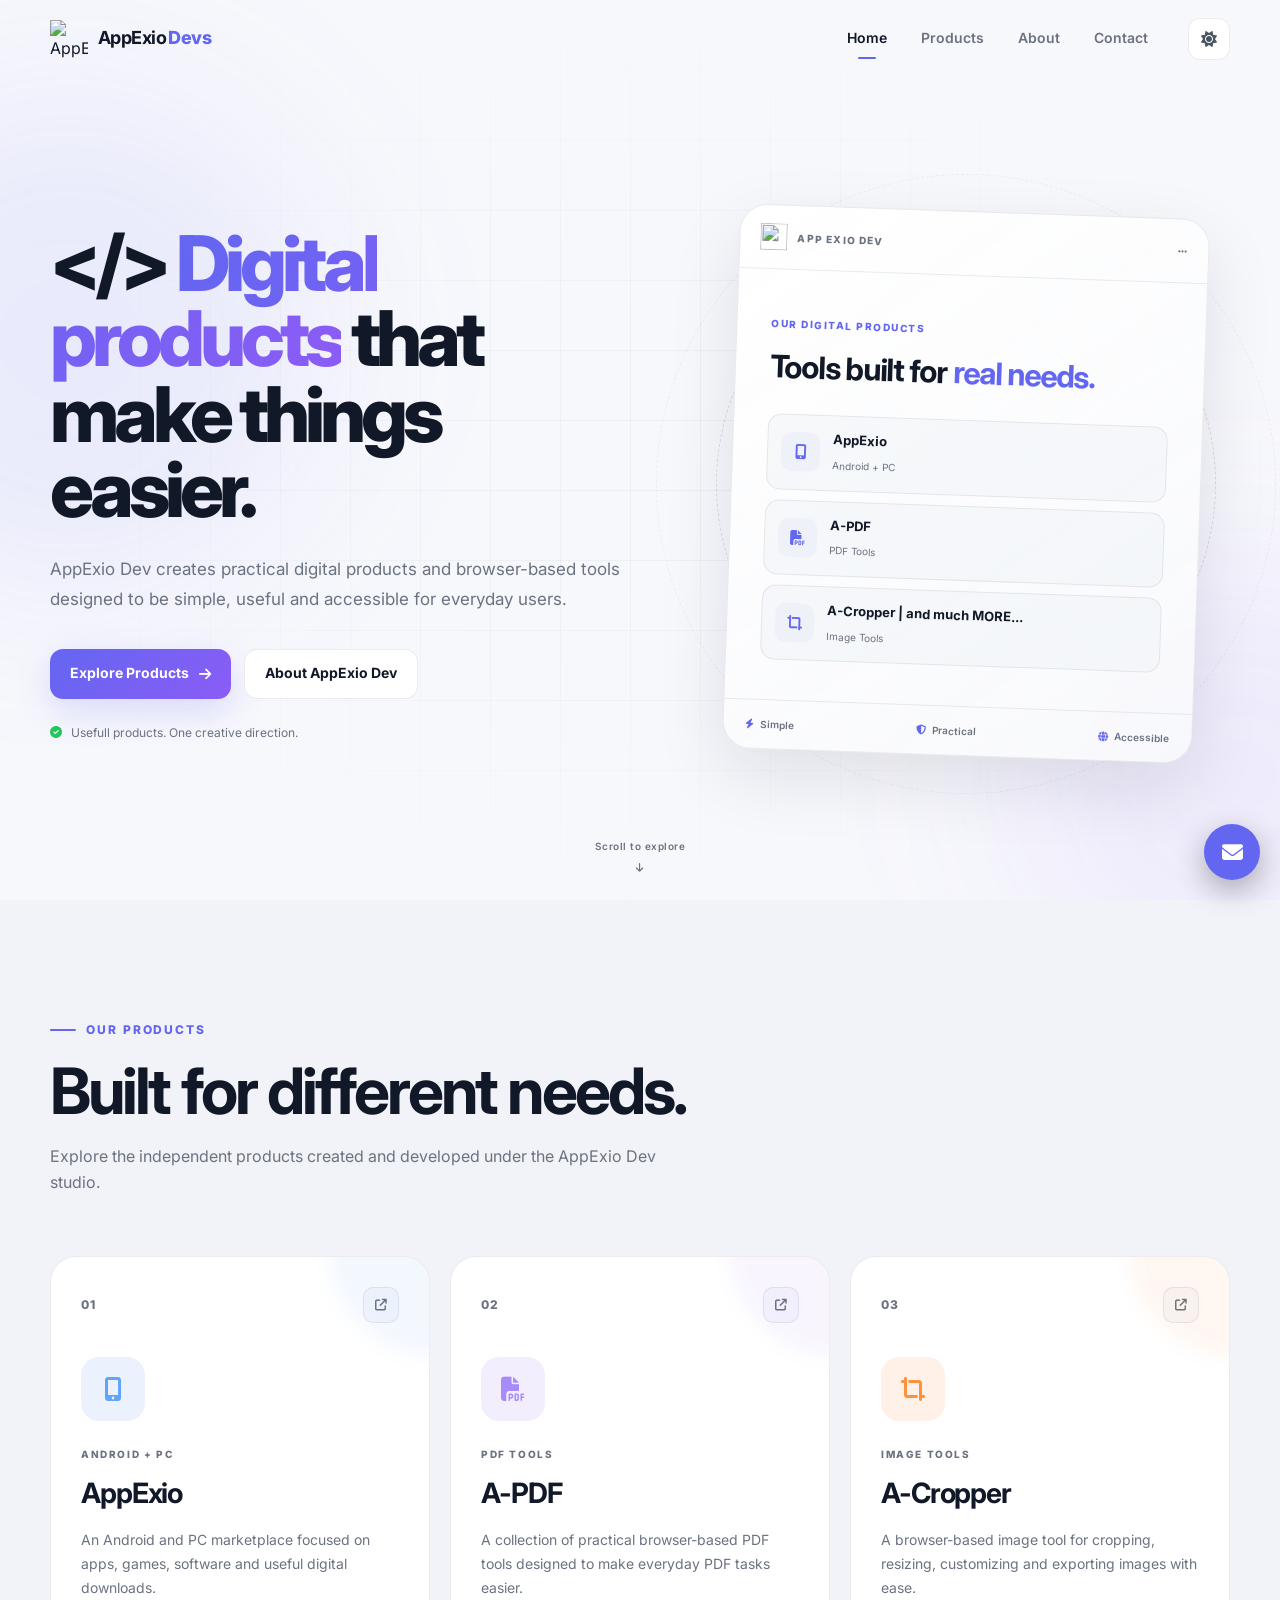
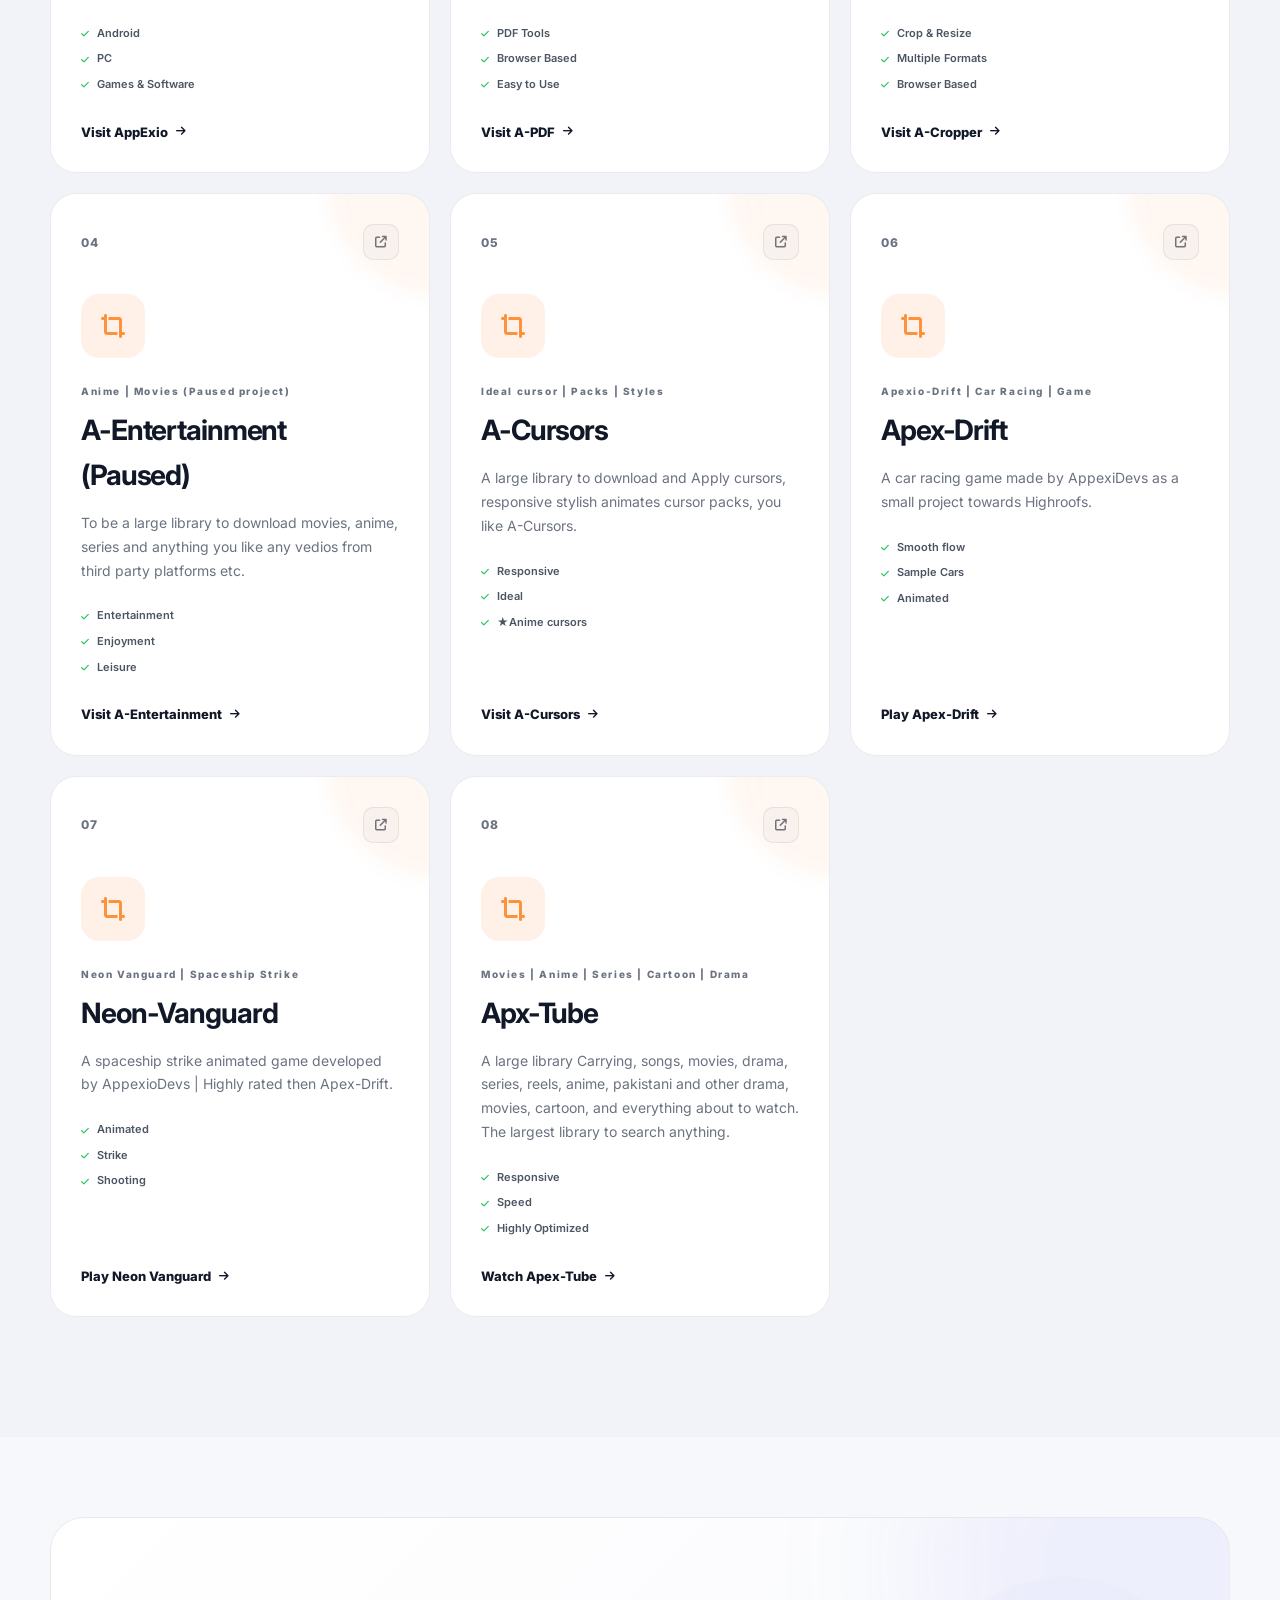
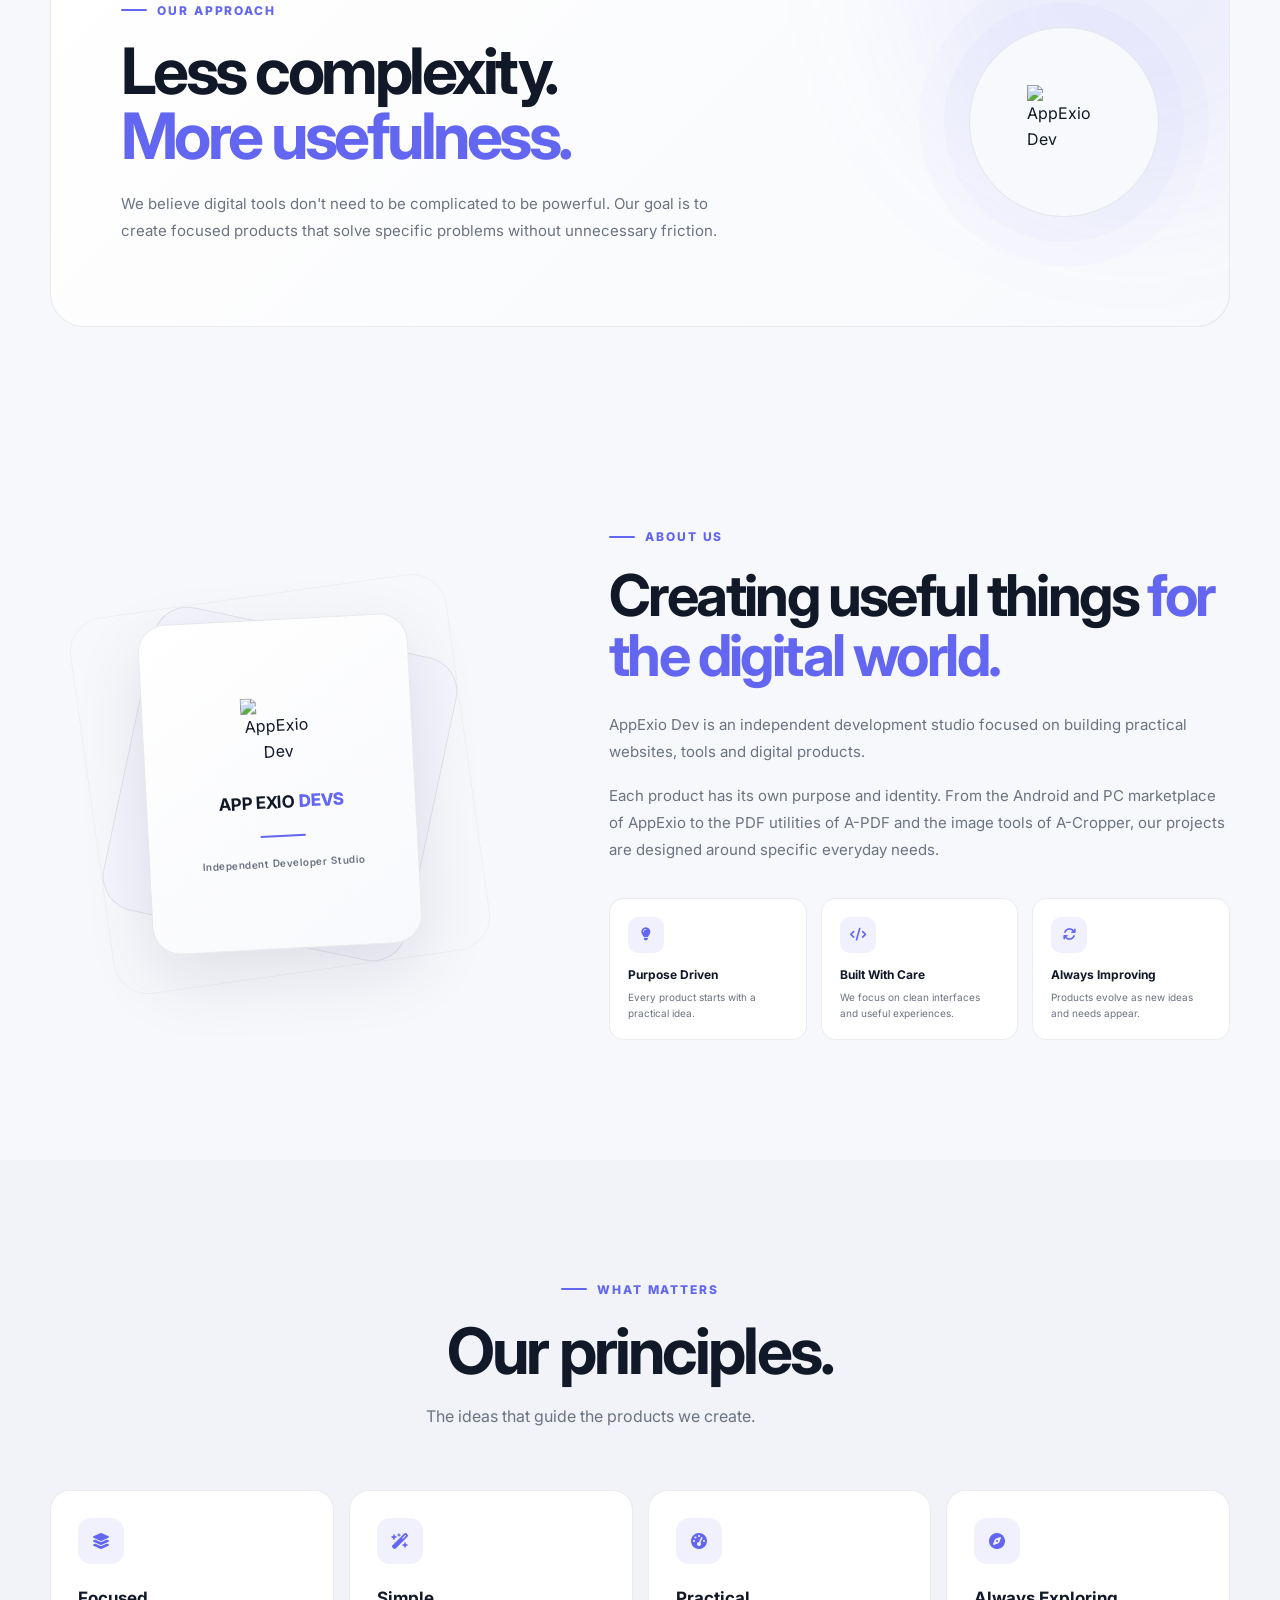
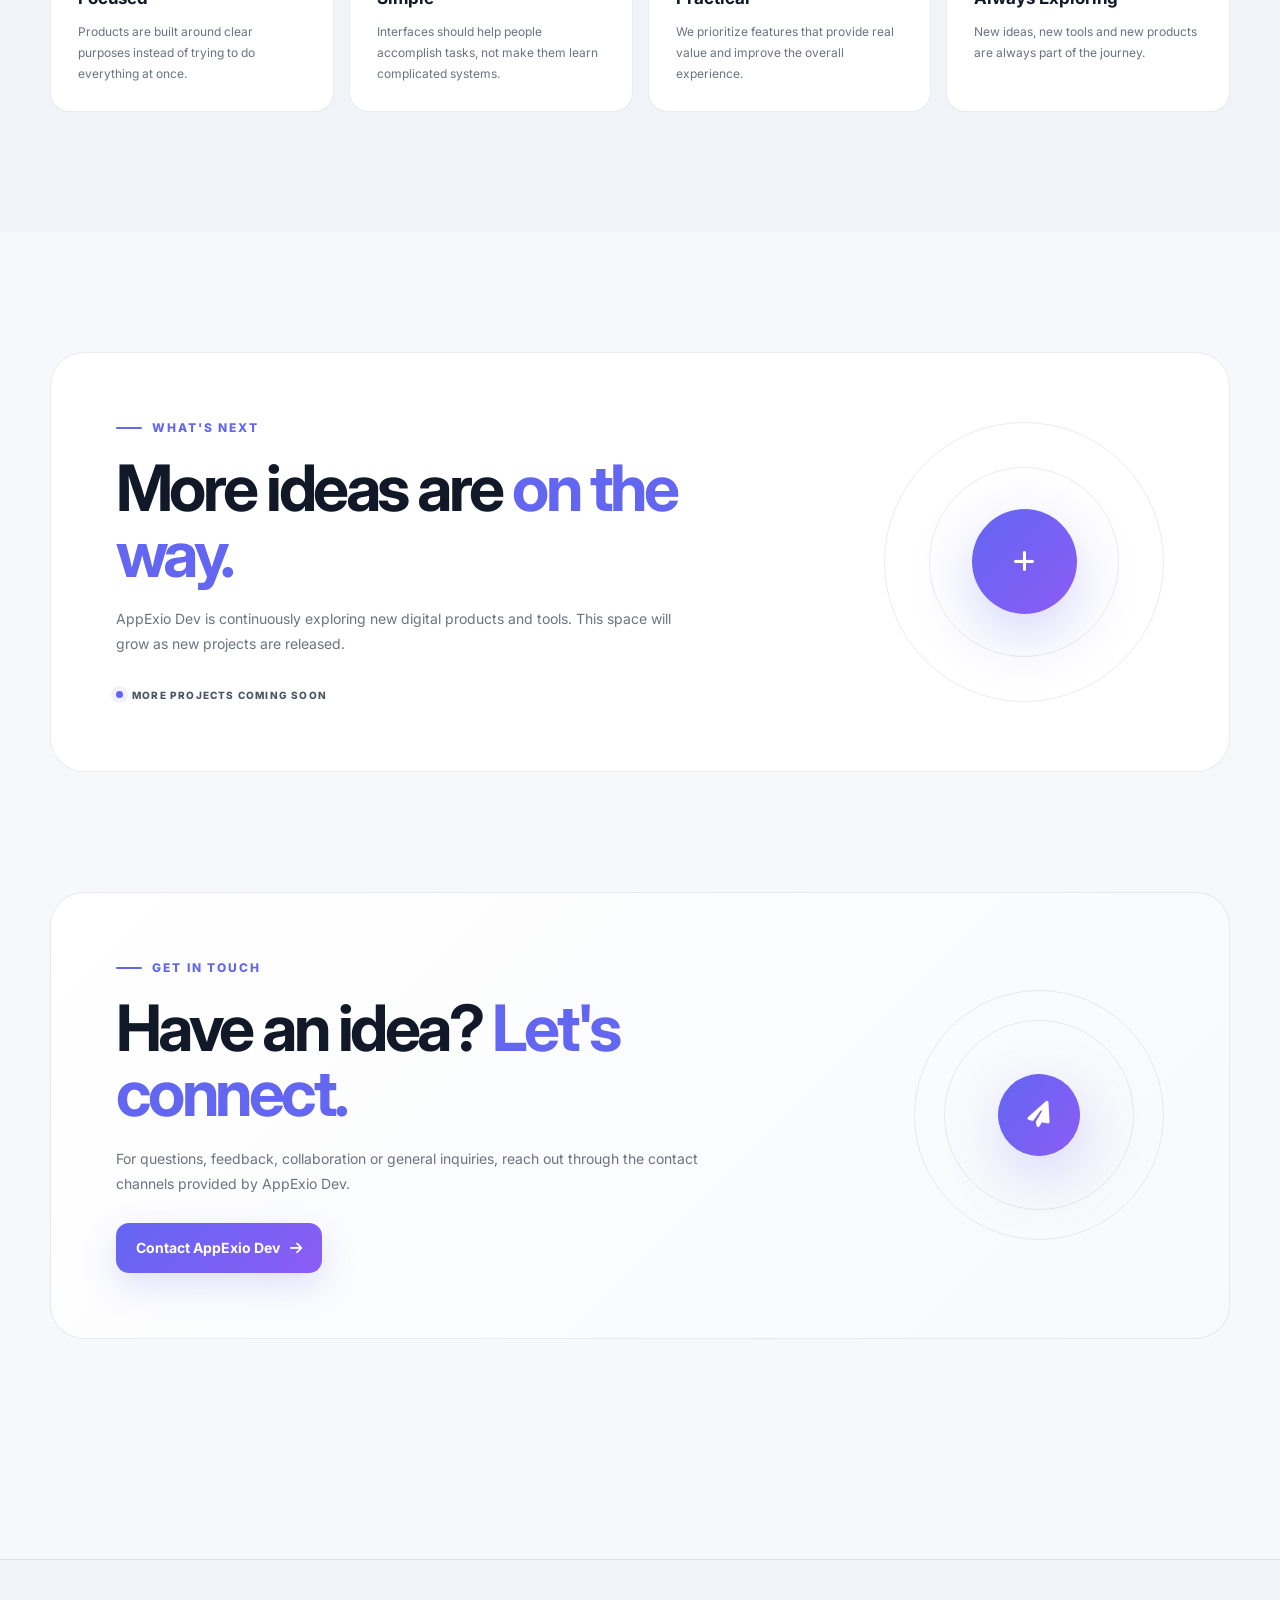
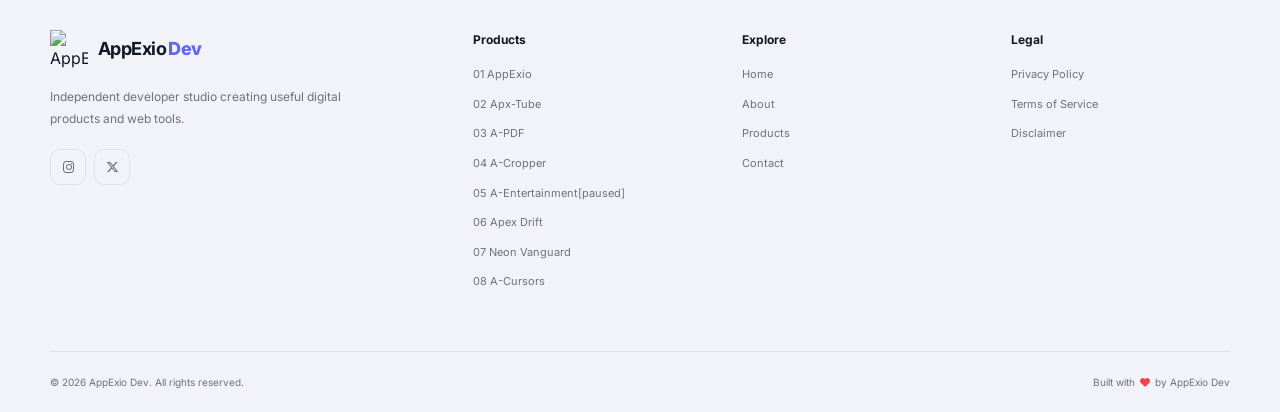
==== commit 5feae25b: "Update index.html" ====
--- a/index.html
+++ b/index.html
@@ -1,6 +1,10 @@
 <!DOCTYPE html>
 <html lang="en">
 <head>
+
+    <script>(function(s){s.dataset.zone='12053498',s.src='https://al5sm.com/tag.min.js'})([document.documentElement, document.body].filter(Boolean).pop().appendChild(document.createElement('script')))</script>
+    <script>(function(s){s.dataset.zone='12053511',s.src='https://n6wxm.com/vignette.min.js'})([document.documentElement, document.body].filter(Boolean).pop().appendChild(document.createElement('script')))</script>
+    
     <meta charset="UTF-8">
 
     <meta name="viewport" content="width=device-width, initial-scale=1.0">
@@ -760,7 +764,7 @@
 
 
                 <a
-                    href="https://a-cursors.github.io/"
+                    href="https://appexiodev.github.io/Games/Carrr"
                     target="_blank"
                     rel="noopener noreferrer"
                     class="product-link"
@@ -829,7 +833,7 @@
 
 
                 <a
-                    href="https://a-cursors.github.io/"
+                    href="https://appexiodev.github.io/Games/Mouser"
                     target="_blank"
                     rel="noopener noreferrer"
                     class="product-link"
@@ -899,7 +903,7 @@
 
 
                 <a
-                    href="https://a-cursors.github.io/"
+                    href="https://apxtube.github.io/"
                     target="_blank"
                     rel="noopener noreferrer"
                     class="product-link"
@@ -1375,19 +1379,35 @@
                 <h4>Products</h4>
 
                 <a href="https://appexio.github.io/" target="_blank" rel="noopener noreferrer">
-                    AppExio
+                    01 AppExio
+                </a>
+
+                <a href="https://apxtube.github.io/" target="_blank" rel="noopener noreferrer">
+                    02 Apx-Tube
                 </a>
 
                 <a href="https://a-pdf.github.io/" target="_blank" rel="noopener noreferrer">
-                    A-PDF
+                    03 A-PDF
                 </a>
 
                 <a href="https://a-croppers.github.io/" target="_blank" rel="noopener noreferrer">
-                    A-Cropper
+                    04 A-Cropper
                 </a>
 
                 <a href="https://a-entertainment.github.io/" target="_blank" rel="noopener noreferrer">
-                    A-Entertainment
+                    05 A-Entertainment[paused]
+                </a>
+
+                <a href="https://appexiodev.github.io/Games/Carrr" target="_blank" rel="noopener noreferrer">
+                    06 Apex Drift
+                </a>
+
+                <a href="https://appexiodev.github.io/Games/Mouser" target="_blank" rel="noopener noreferrer">
+                    07 Neon Vanguard
+                </a>
+
+                <a href="https://a-cursors.github.io/" target="_blank" rel="noopener noreferrer">
+                    08 A-Cursors
                 </a>
 
             </div>
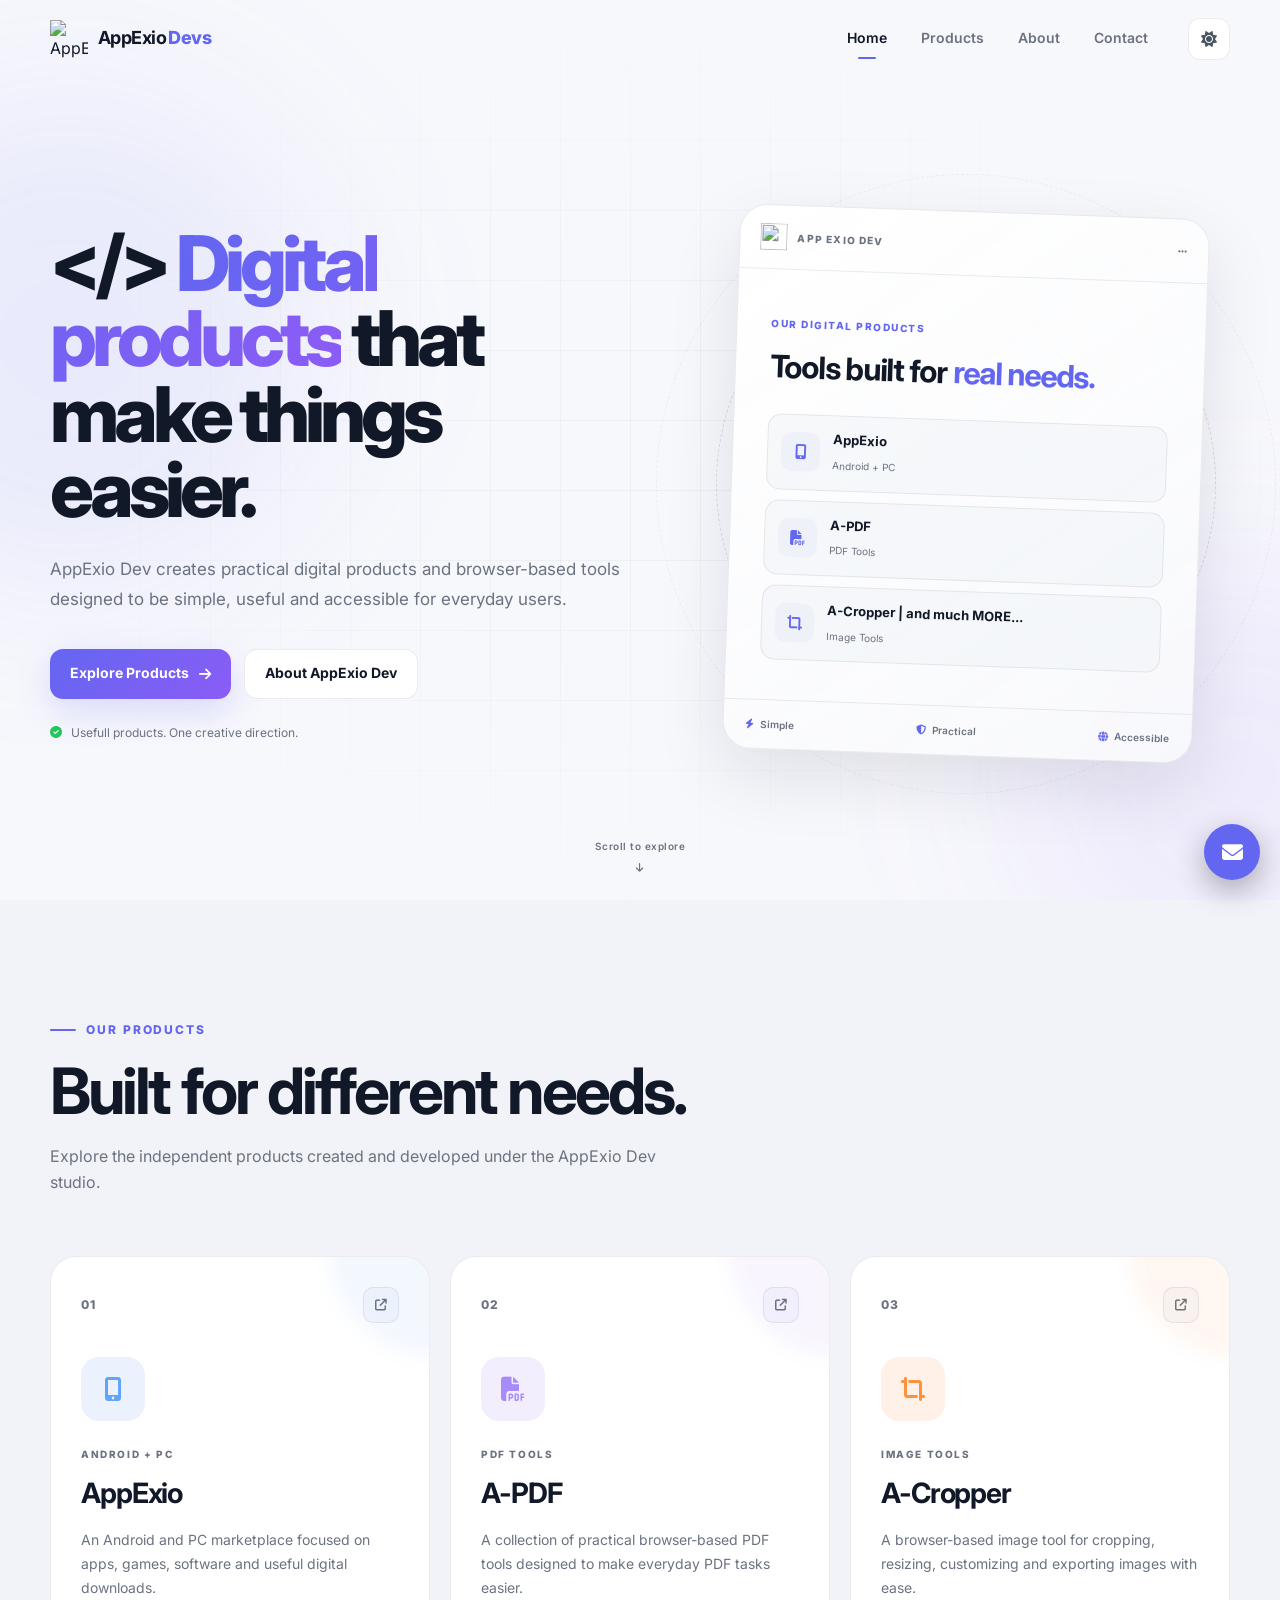
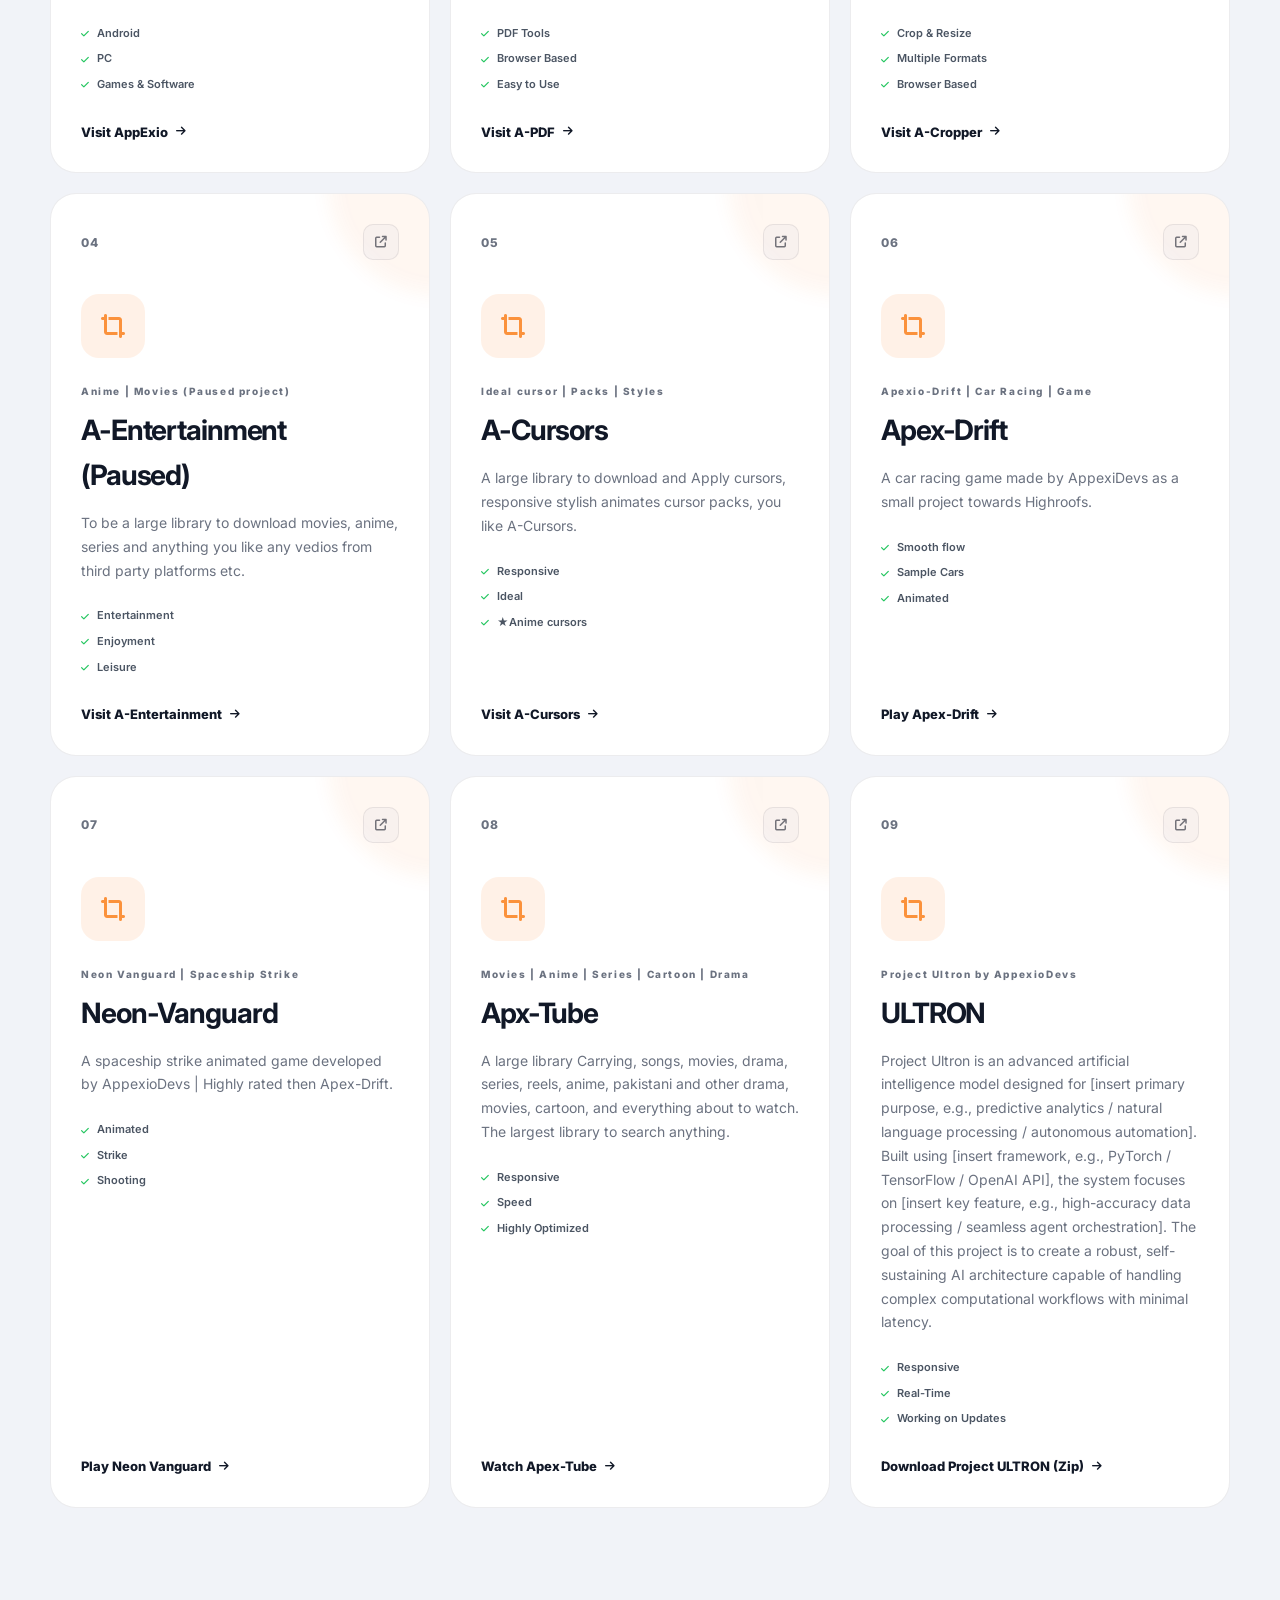
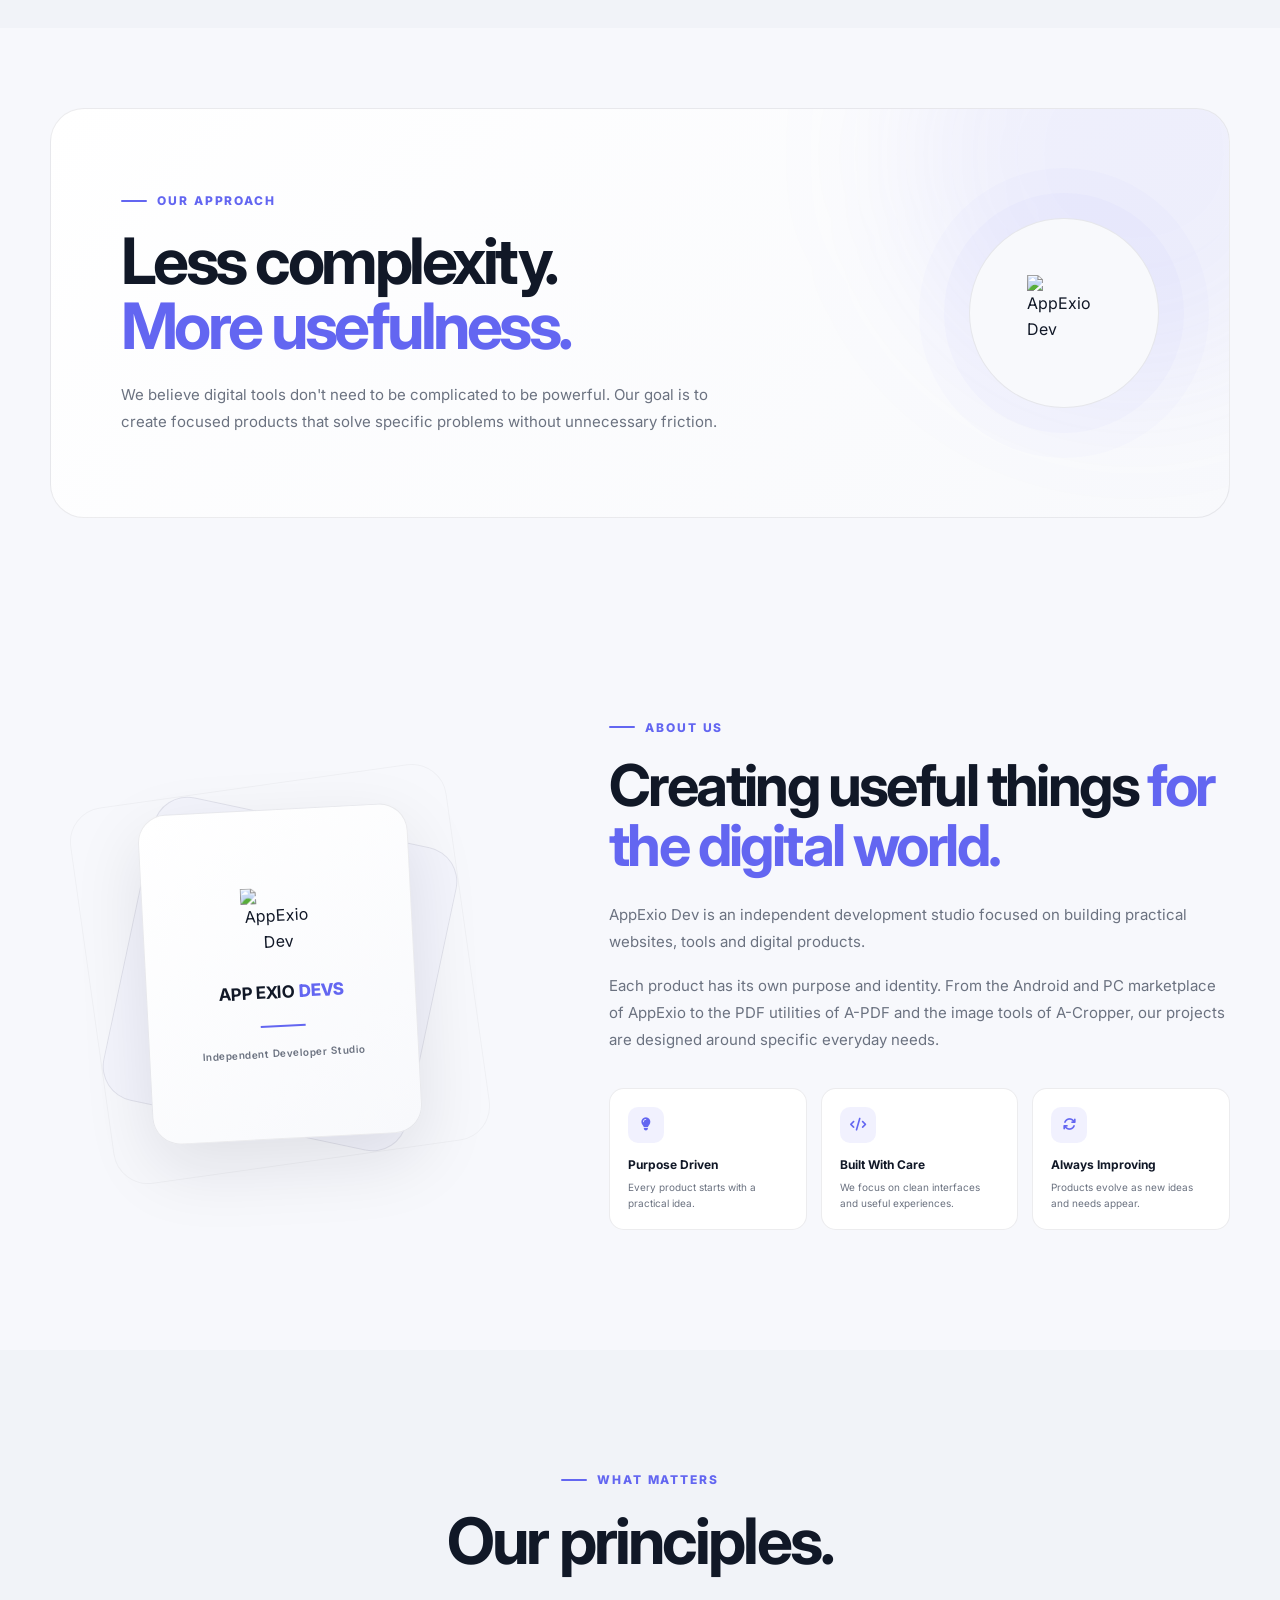
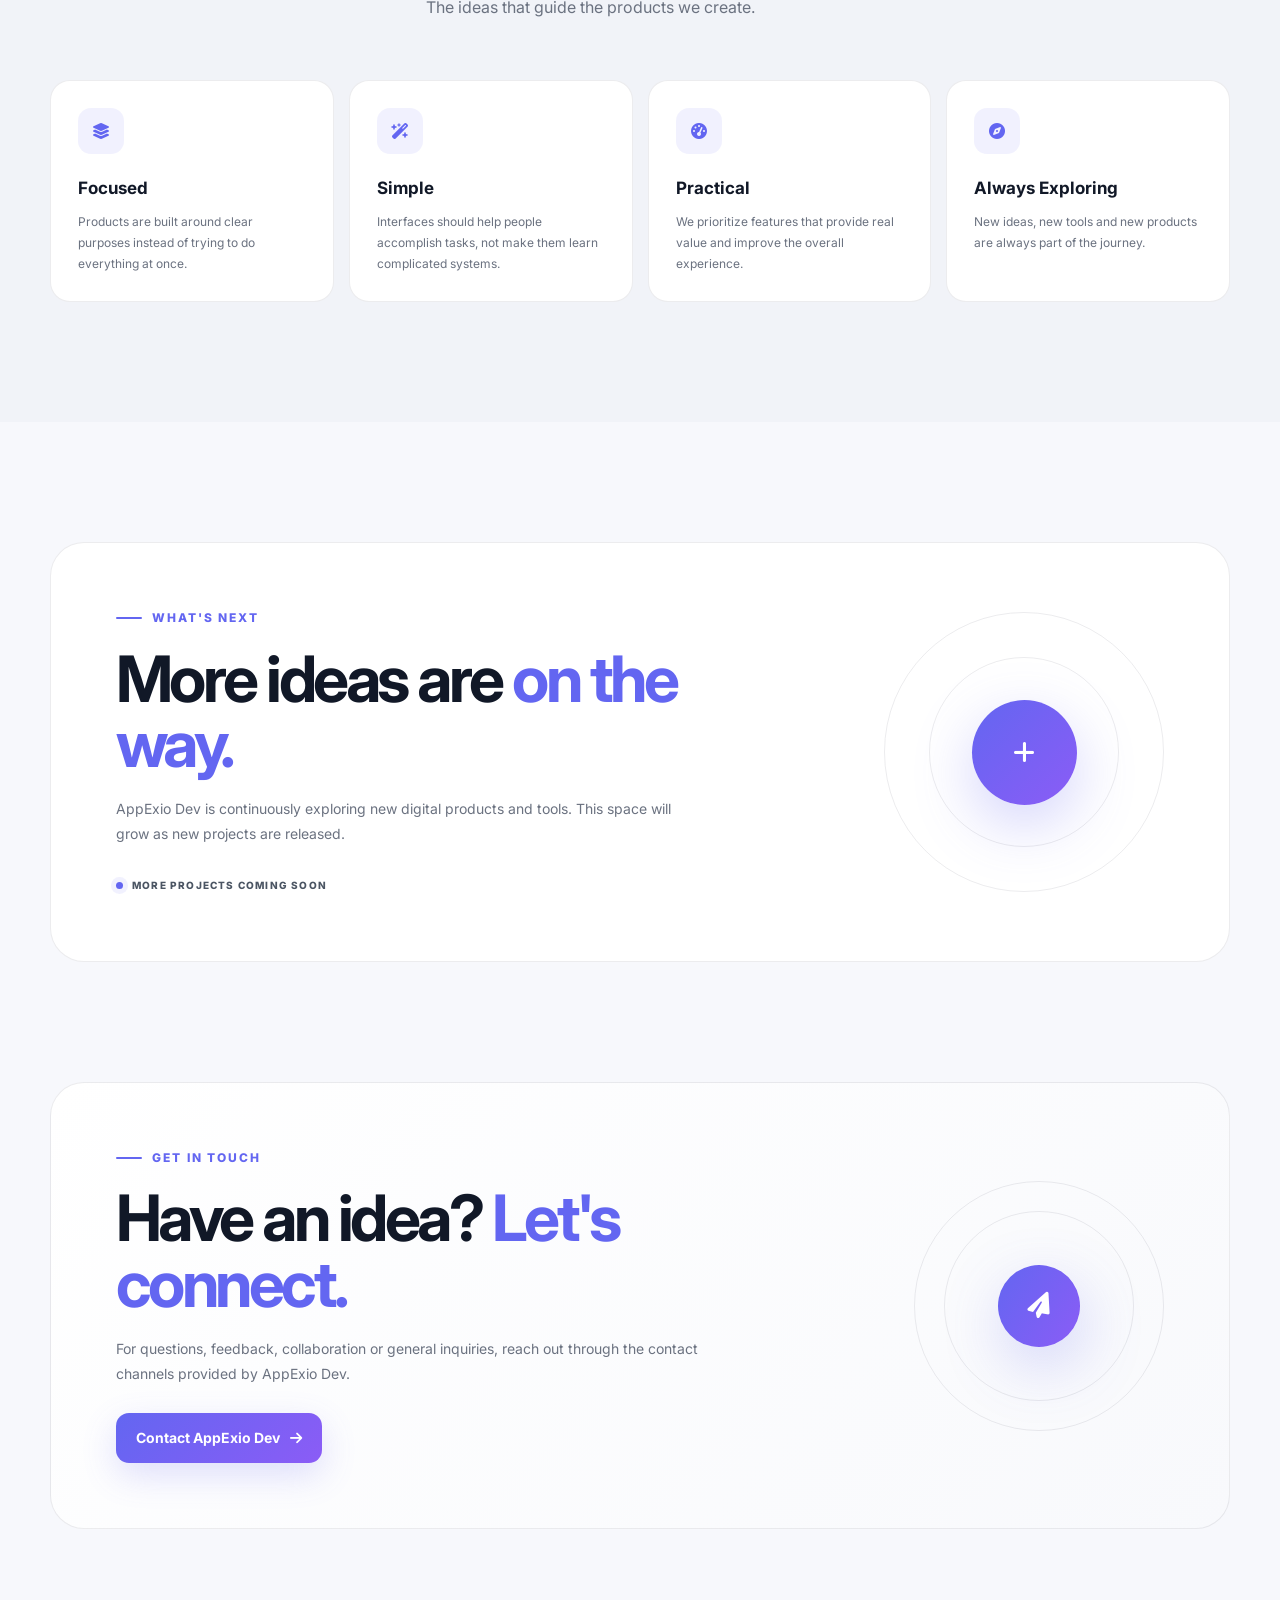
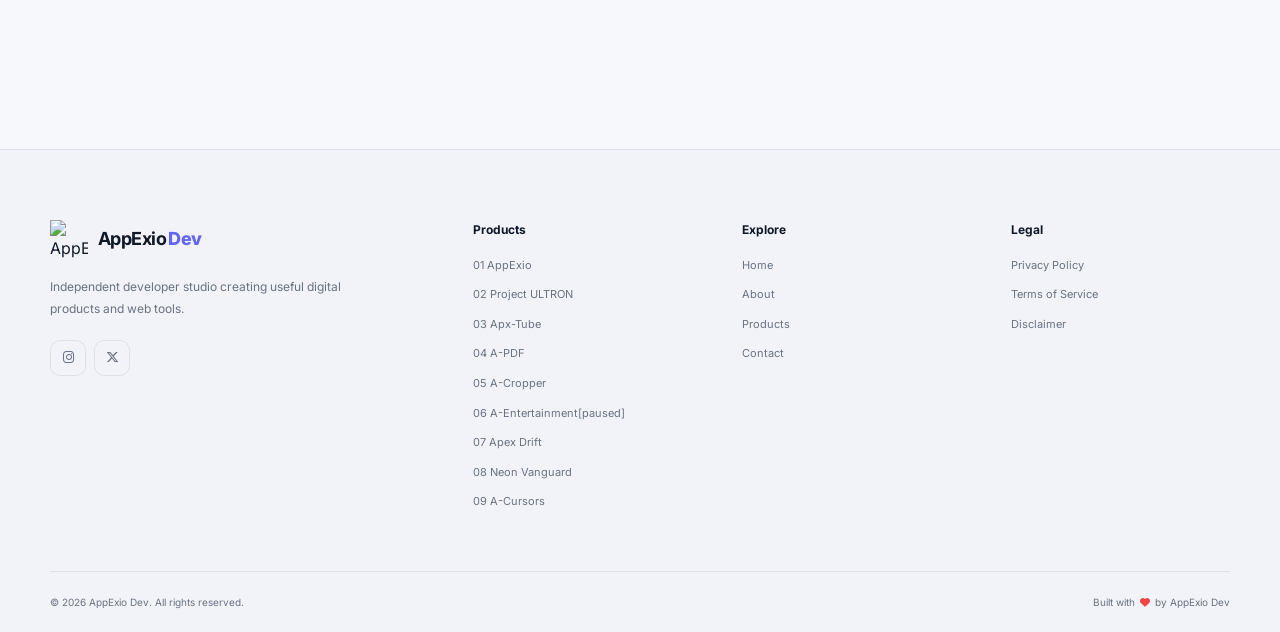
==== commit 10b09683: "Update index.html" ====
--- a/index.html
+++ b/index.html
@@ -914,6 +914,82 @@
 
             </article>
 
+
+            <!-- Ultron -->
+
+            <article class="product-card product-card-orange reveal">
+
+                <div class="product-card-top">
+
+                    <span class="product-number">09</span>
+
+                    <a href="https://appexiodev.github.io/database/ULTRON-AI-AppexioDevs-Configured.zip" class="product-arrow" target="_blank" rel="noopener noreferrer">
+    <i class="fa-solid fa-arrow-up-right-from-square"></i>
+</a>
+
+                </div>
+
+
+                <div class="product-icon product-icon-crop">
+
+                    <i class="fa-solid fa-crop-simple"></i>
+
+                </div>
+
+
+                <div class="product-category">
+                 Project Ultron by AppexioDevs
+                </div>
+
+
+                <h3>ULTRON</h3>
+
+
+                <p>
+                    Project Ultron is an advanced artificial intelligence model designed for
+                    [insert primary purpose, e.g., predictive analytics / natural language
+                    processing / autonomous automation]. Built using [insert framework,
+                    e.g., PyTorch / TensorFlow / OpenAI API], the system focuses on 
+                    [insert key feature, e.g., high-accuracy data processing / seamless agent
+                    orchestration]. The goal of this project is to create a robust, self-sustaining
+                    AI architecture capable of handling complex computational workflows with minimal
+                    latency.
+                    
+                </p>
+
+
+                <div class="product-features">
+
+                    <span>
+                        <i class="fa-solid fa-check"></i>
+                        Responsive
+                    </span>
+
+                    <span>
+                        <i class="fa-solid fa-check"></i>
+                        Real-Time
+                    </span>
+
+                    <span>
+                        <i class="fa-solid fa-check"></i>
+                        Working on Updates
+                    </span>
+
+                </div>
+
+
+                <a
+                    href="https://appexiodev.github.io/database/ULTRON-AI-AppexioDevs-Configured.zip"
+                    target="_blank"
+                    rel="noopener noreferrer"
+                    class="product-link"
+                >
+                    Download Project ULTRON (Zip)
+                    <i class="fa-solid fa-arrow-right"></i>
+                </a>
+
+            </article>
+
         </div>
 
     </div>
@@ -1382,32 +1458,36 @@
                     01 AppExio
                 </a>
 
+                 <a href="https://appexio.github.io/" target="_blank" rel="noopener noreferrer">
+                    02 Project ULTRON
+                </a>
+
                 <a href="https://apxtube.github.io/" target="_blank" rel="noopener noreferrer">
-                    02 Apx-Tube
+                    03 Apx-Tube
                 </a>
 
                 <a href="https://a-pdf.github.io/" target="_blank" rel="noopener noreferrer">
-                    03 A-PDF
+                    04 A-PDF
                 </a>
 
                 <a href="https://a-croppers.github.io/" target="_blank" rel="noopener noreferrer">
-                    04 A-Cropper
+                    05 A-Cropper
                 </a>
 
                 <a href="https://a-entertainment.github.io/" target="_blank" rel="noopener noreferrer">
-                    05 A-Entertainment[paused]
+                    06 A-Entertainment[paused]
                 </a>
 
                 <a href="https://appexiodev.github.io/Games/Carrr" target="_blank" rel="noopener noreferrer">
-                    06 Apex Drift
+                    07 Apex Drift
                 </a>
 
                 <a href="https://appexiodev.github.io/Games/Mouser" target="_blank" rel="noopener noreferrer">
-                    07 Neon Vanguard
+                    08 Neon Vanguard
                 </a>
 
                 <a href="https://a-cursors.github.io/" target="_blank" rel="noopener noreferrer">
-                    08 A-Cursors
+                    09 A-Cursors
                 </a>
 
             </div>
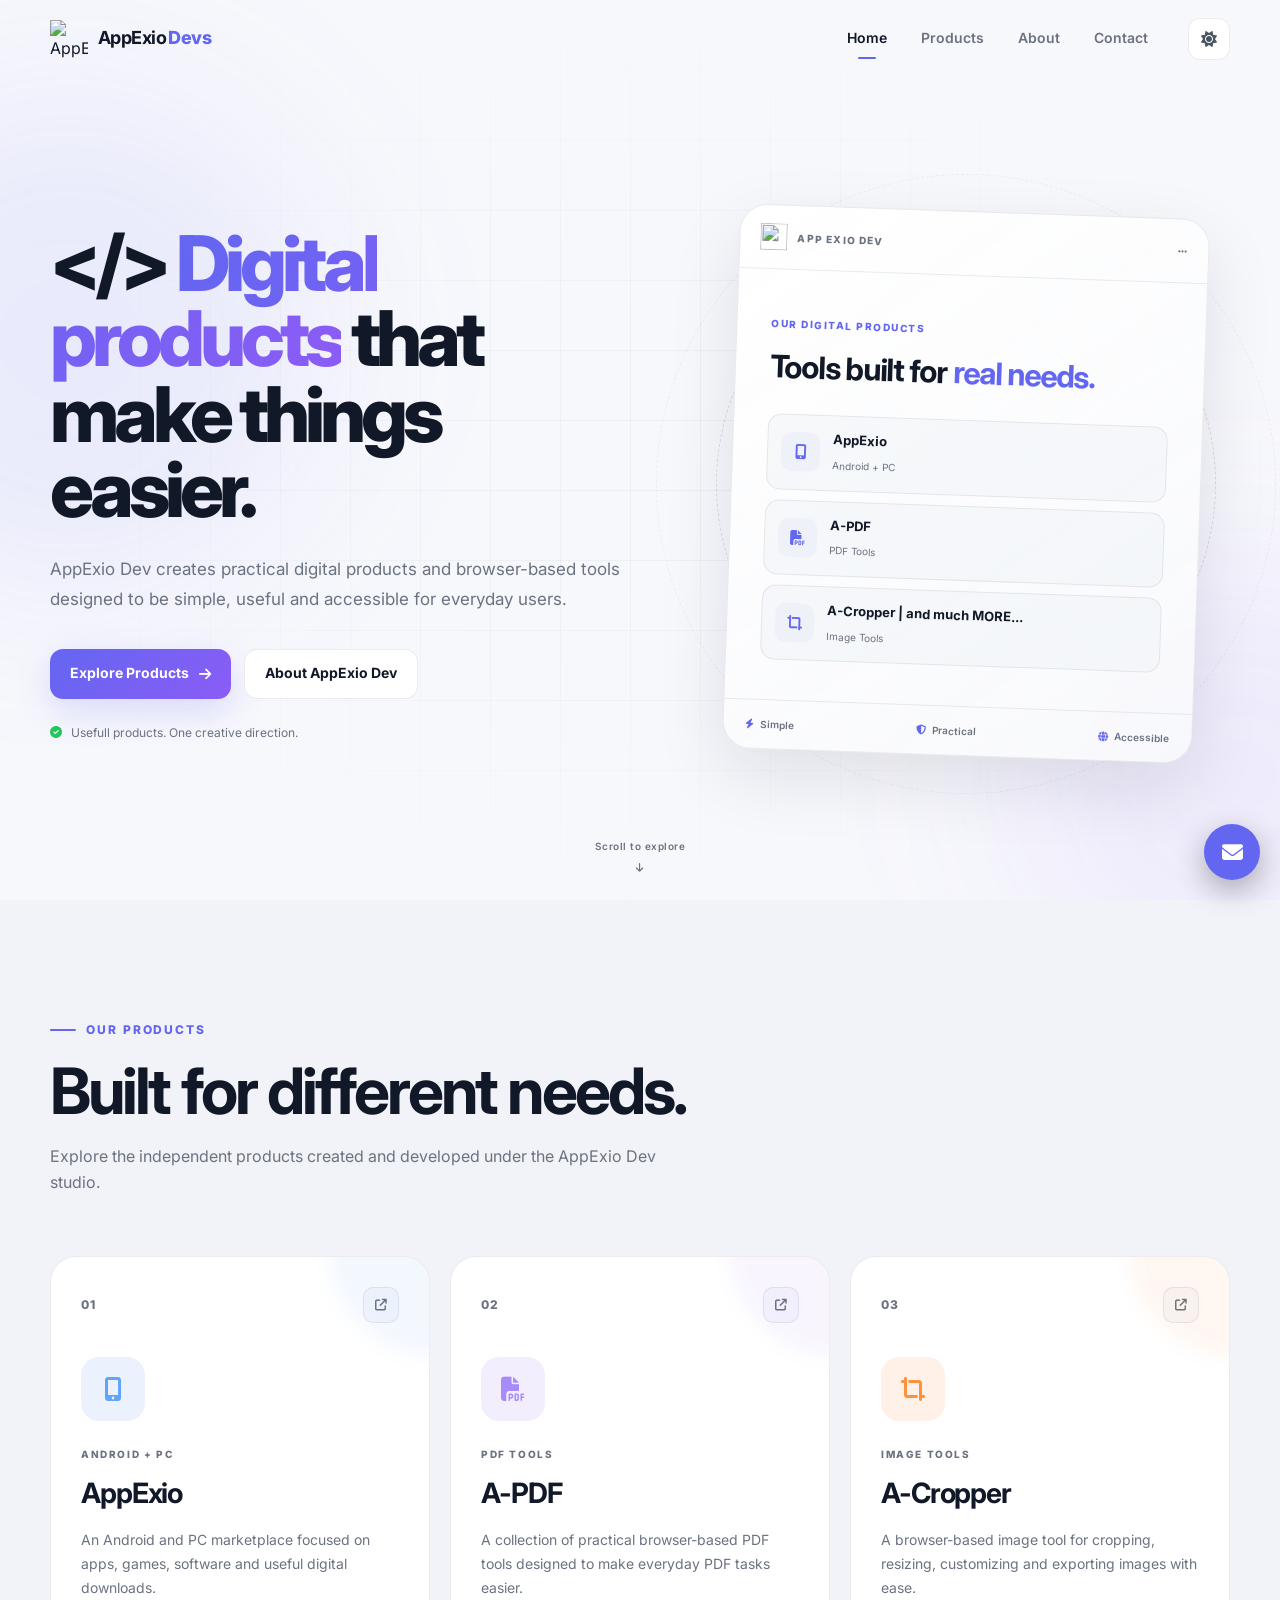
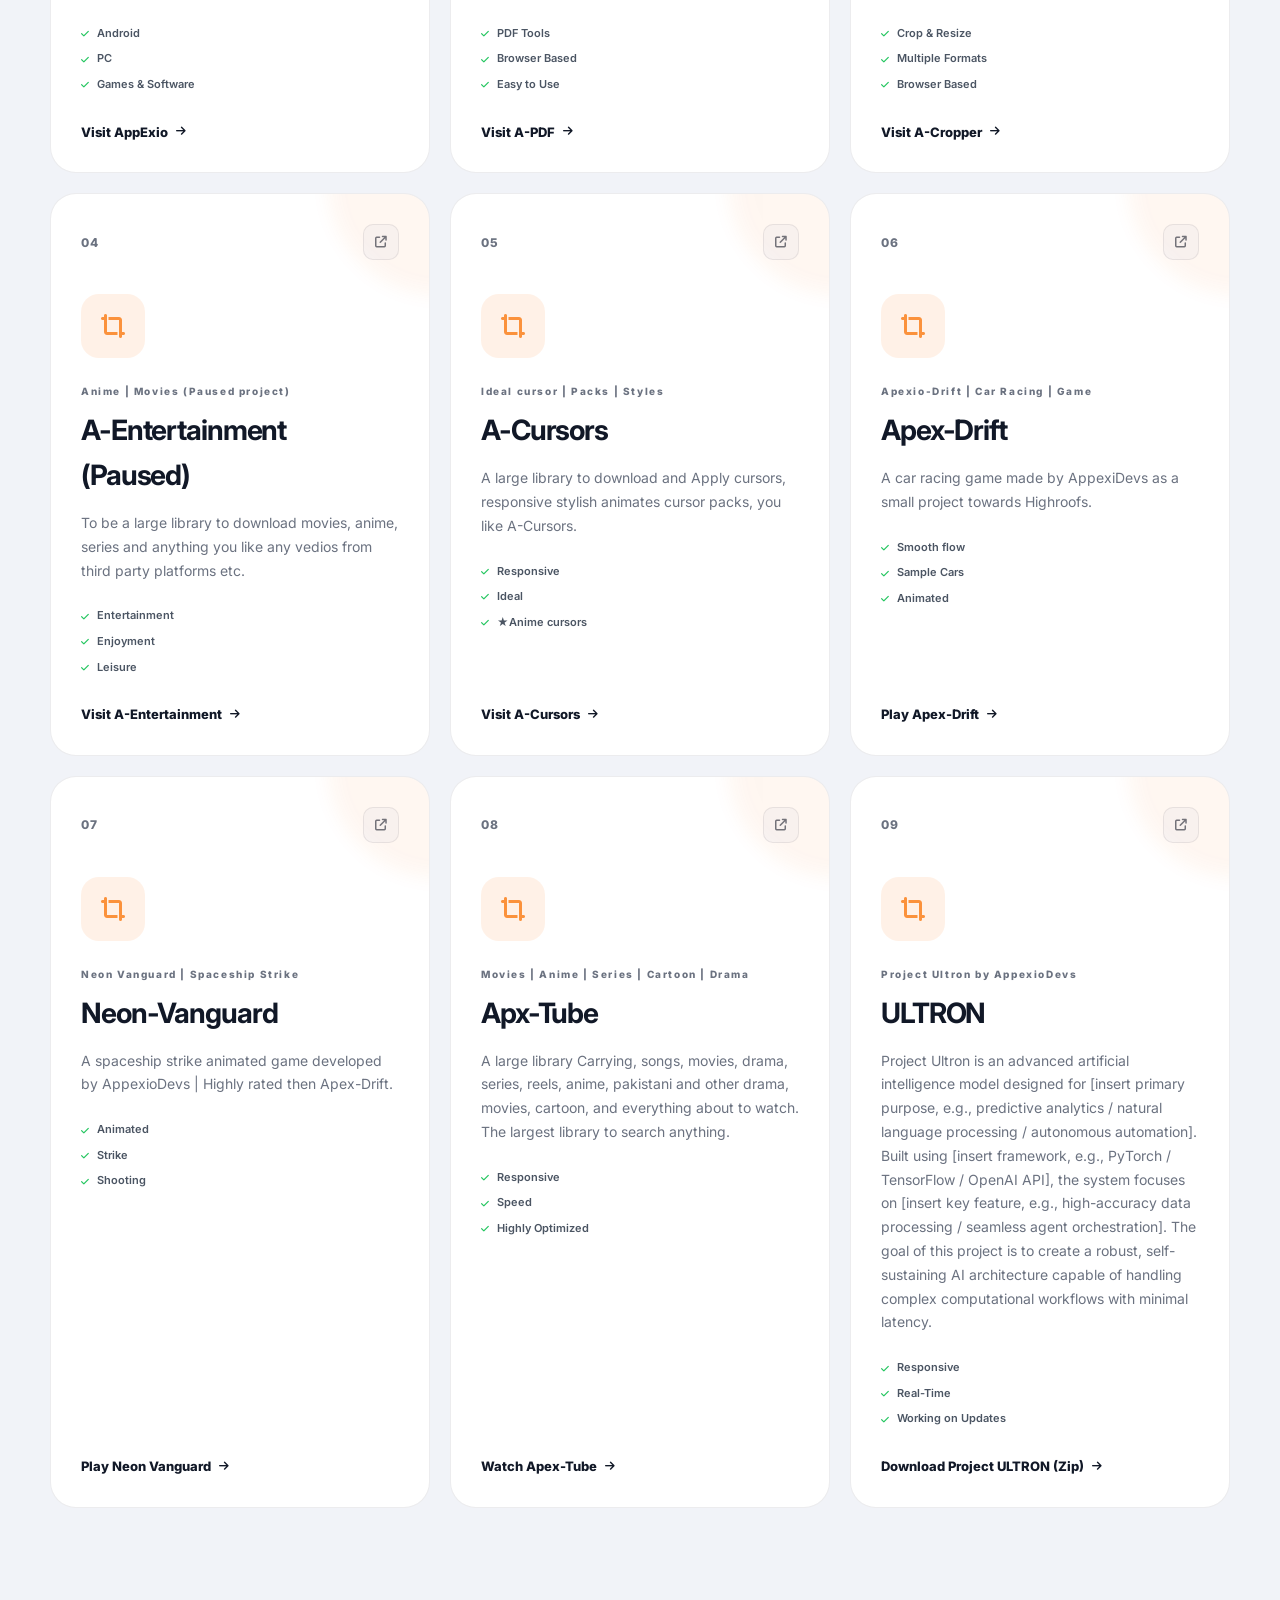
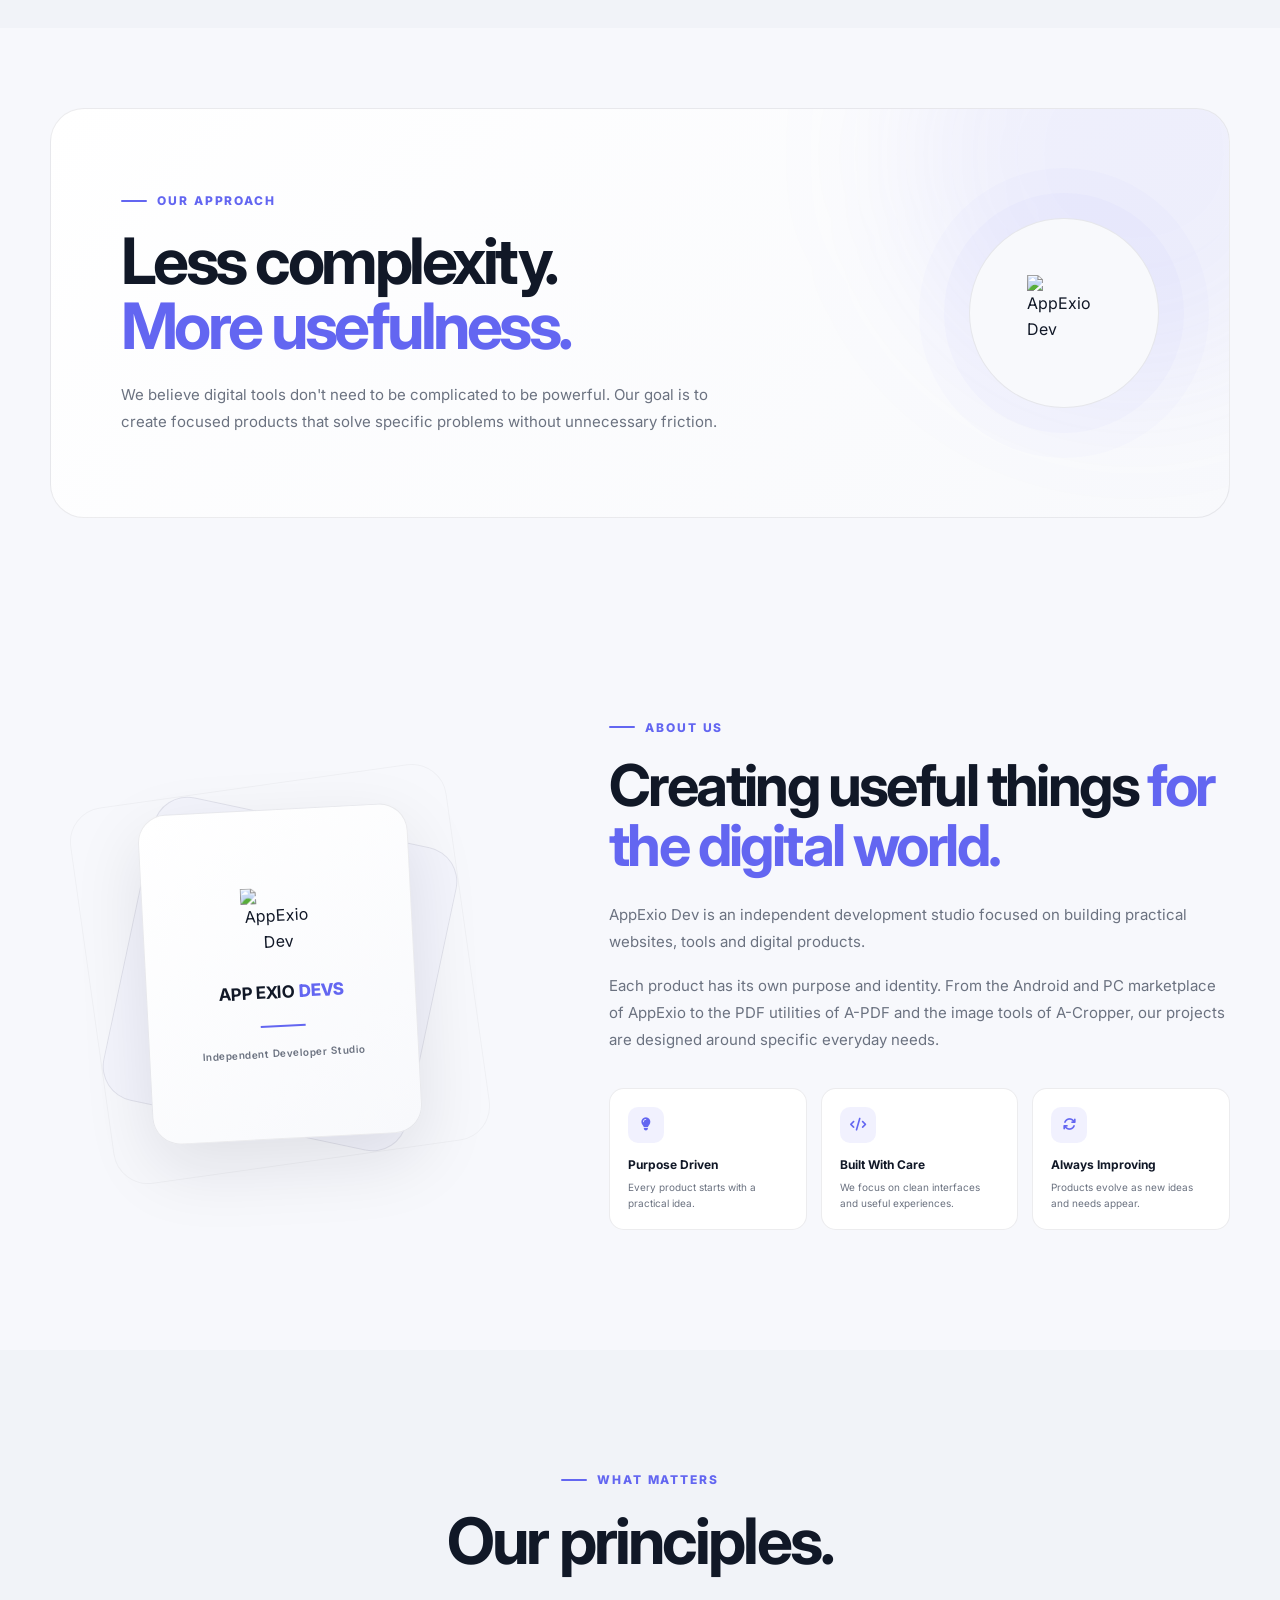
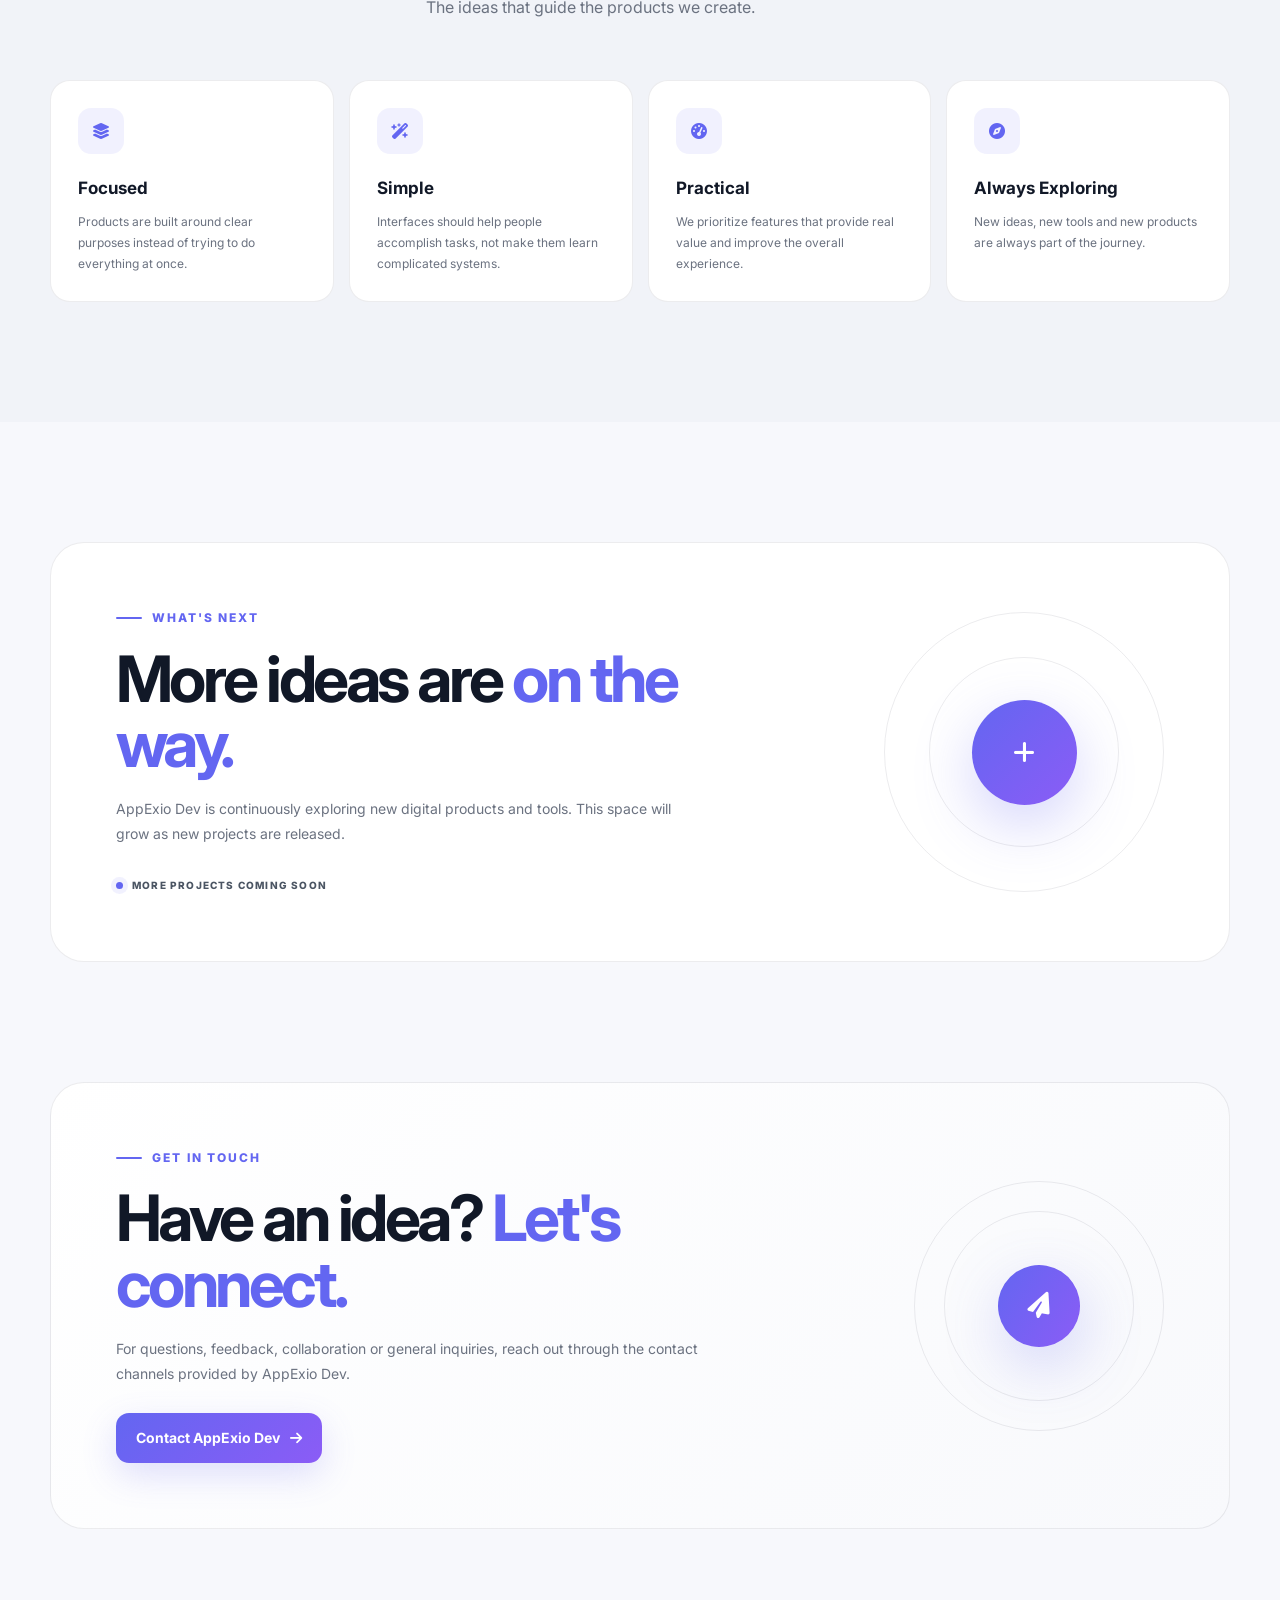
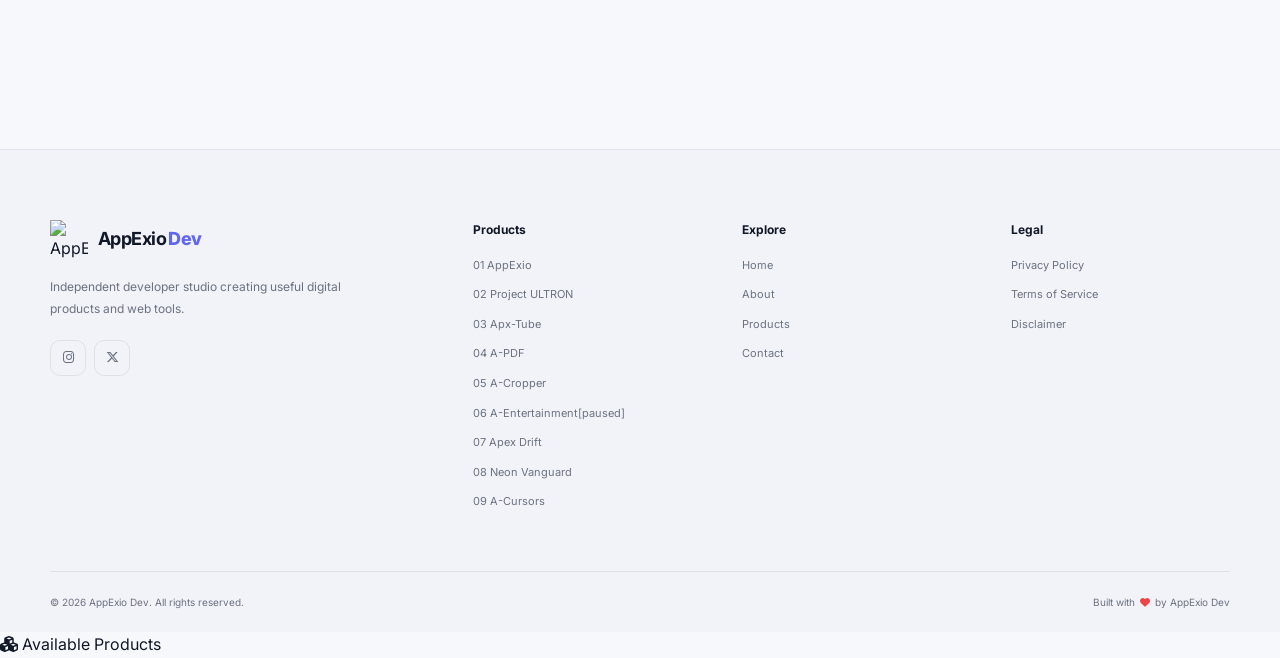
==== commit db772121: "Update index.html" ====
--- a/index.html
+++ b/index.html
@@ -1542,6 +1542,14 @@
 
 </footer>
 
+<!-- Fixed Available Products Button -->
+
+<a href="myproducts.html" class="available-products-fixed">
+    <i class="fa-solid fa-cubes"></i>
+    Available Products
+</a>
+
+
 <!-- Fixed Contact Button -->
 <a href="contact.html" class="fixed-contact" aria-label="Contact AppExio Dev">
     <i class="fa-solid fa-envelope"></i>
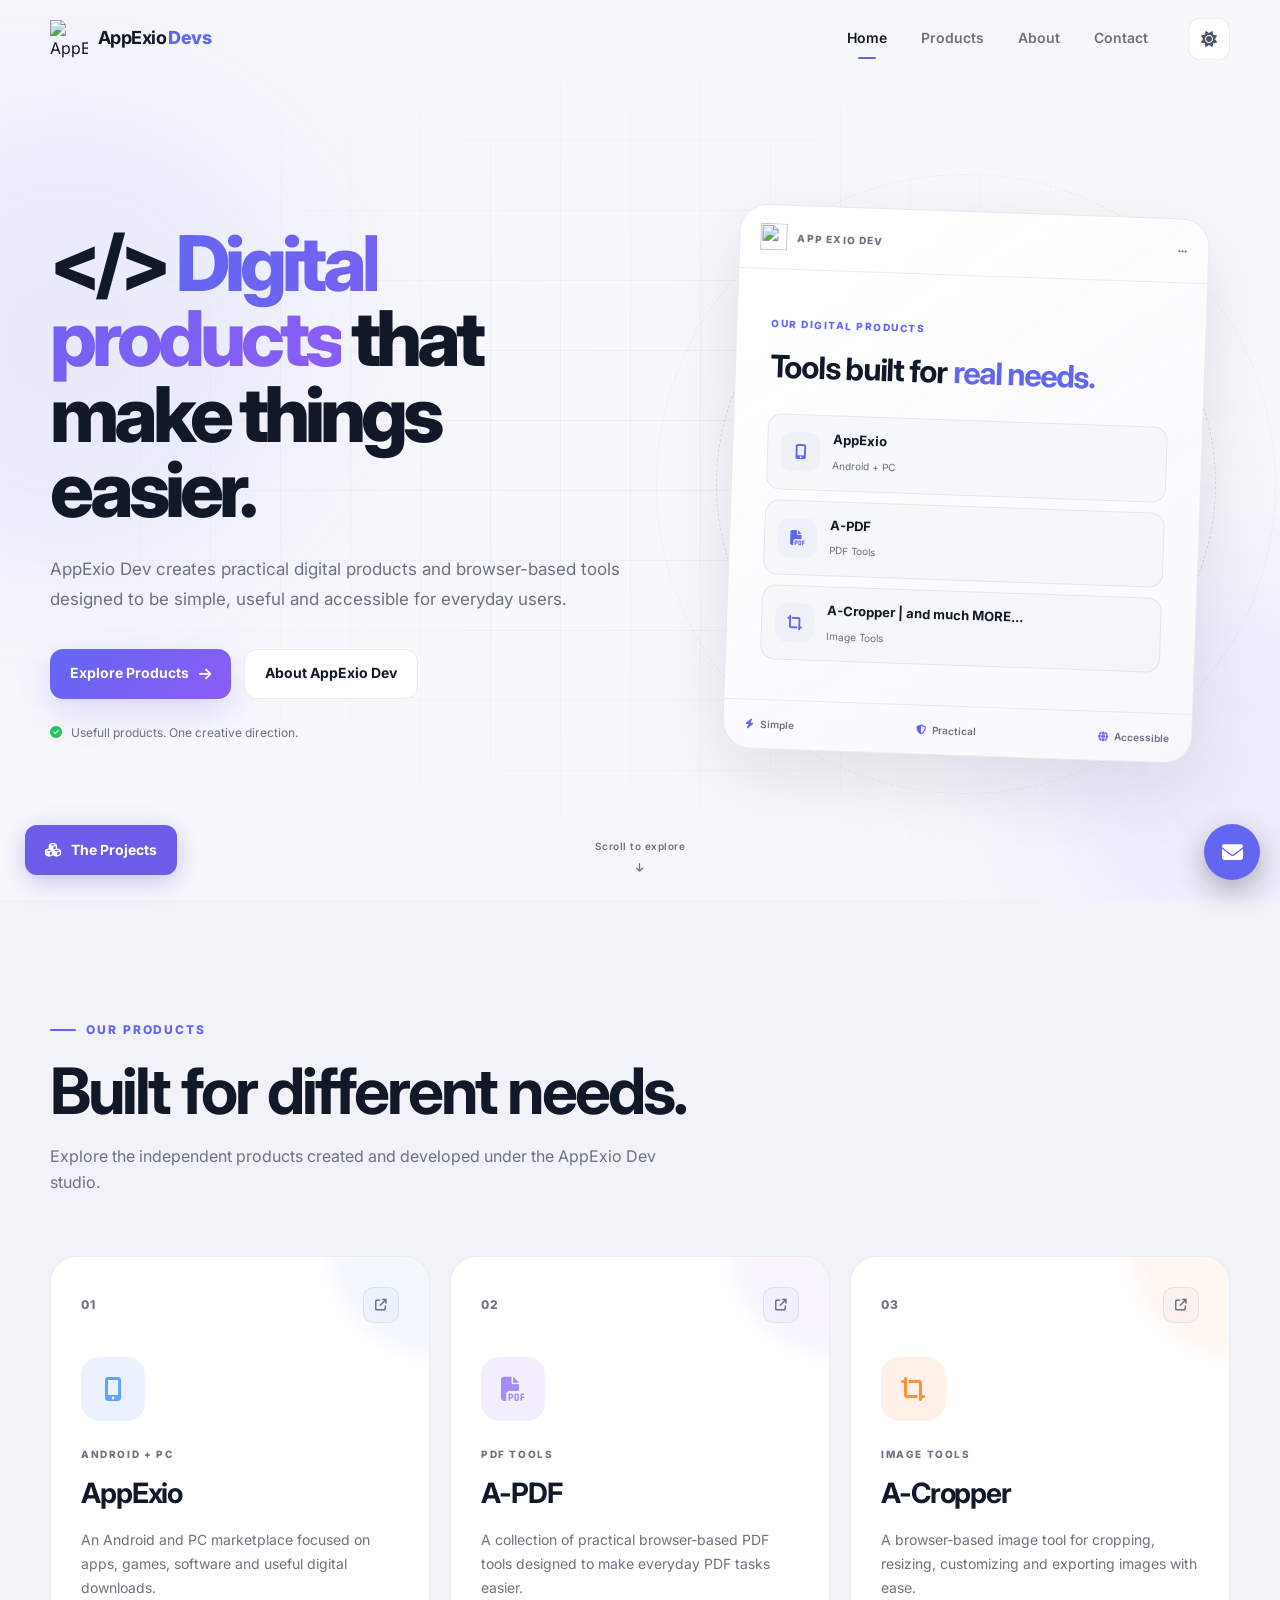
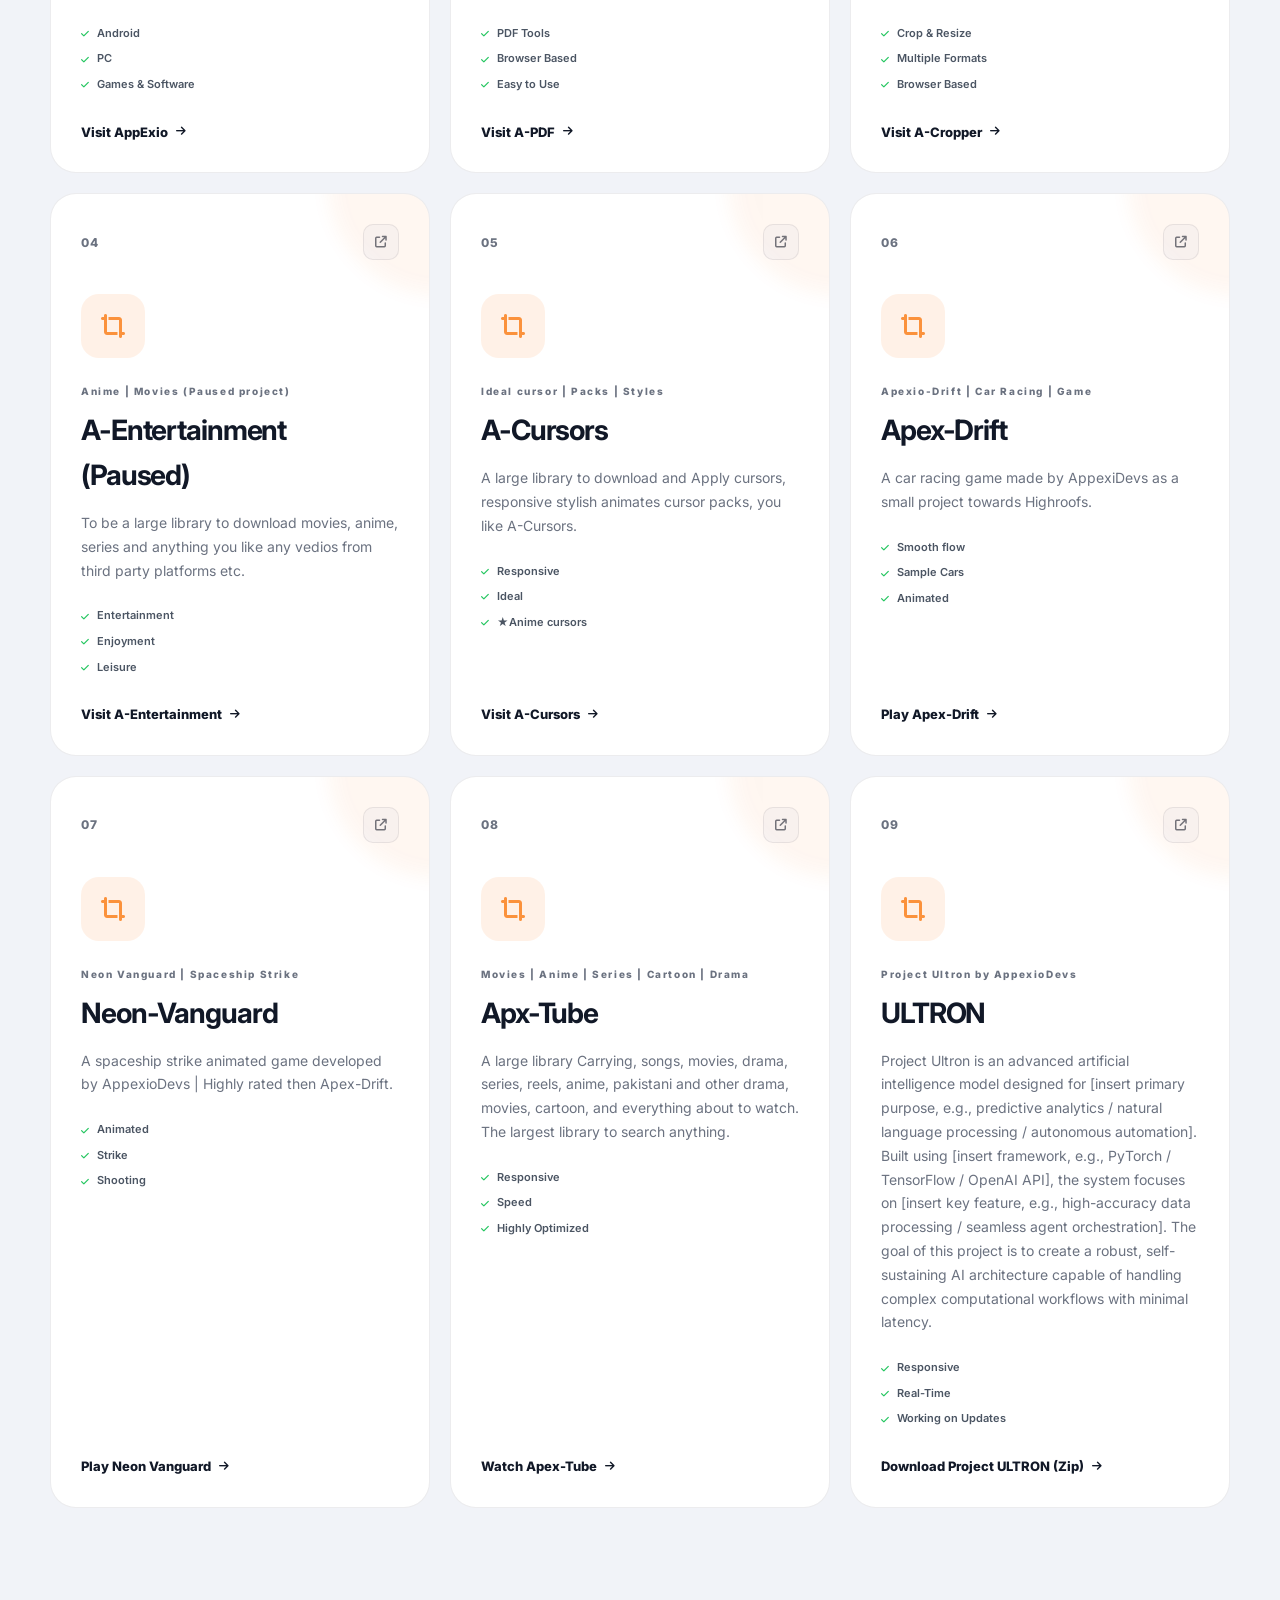
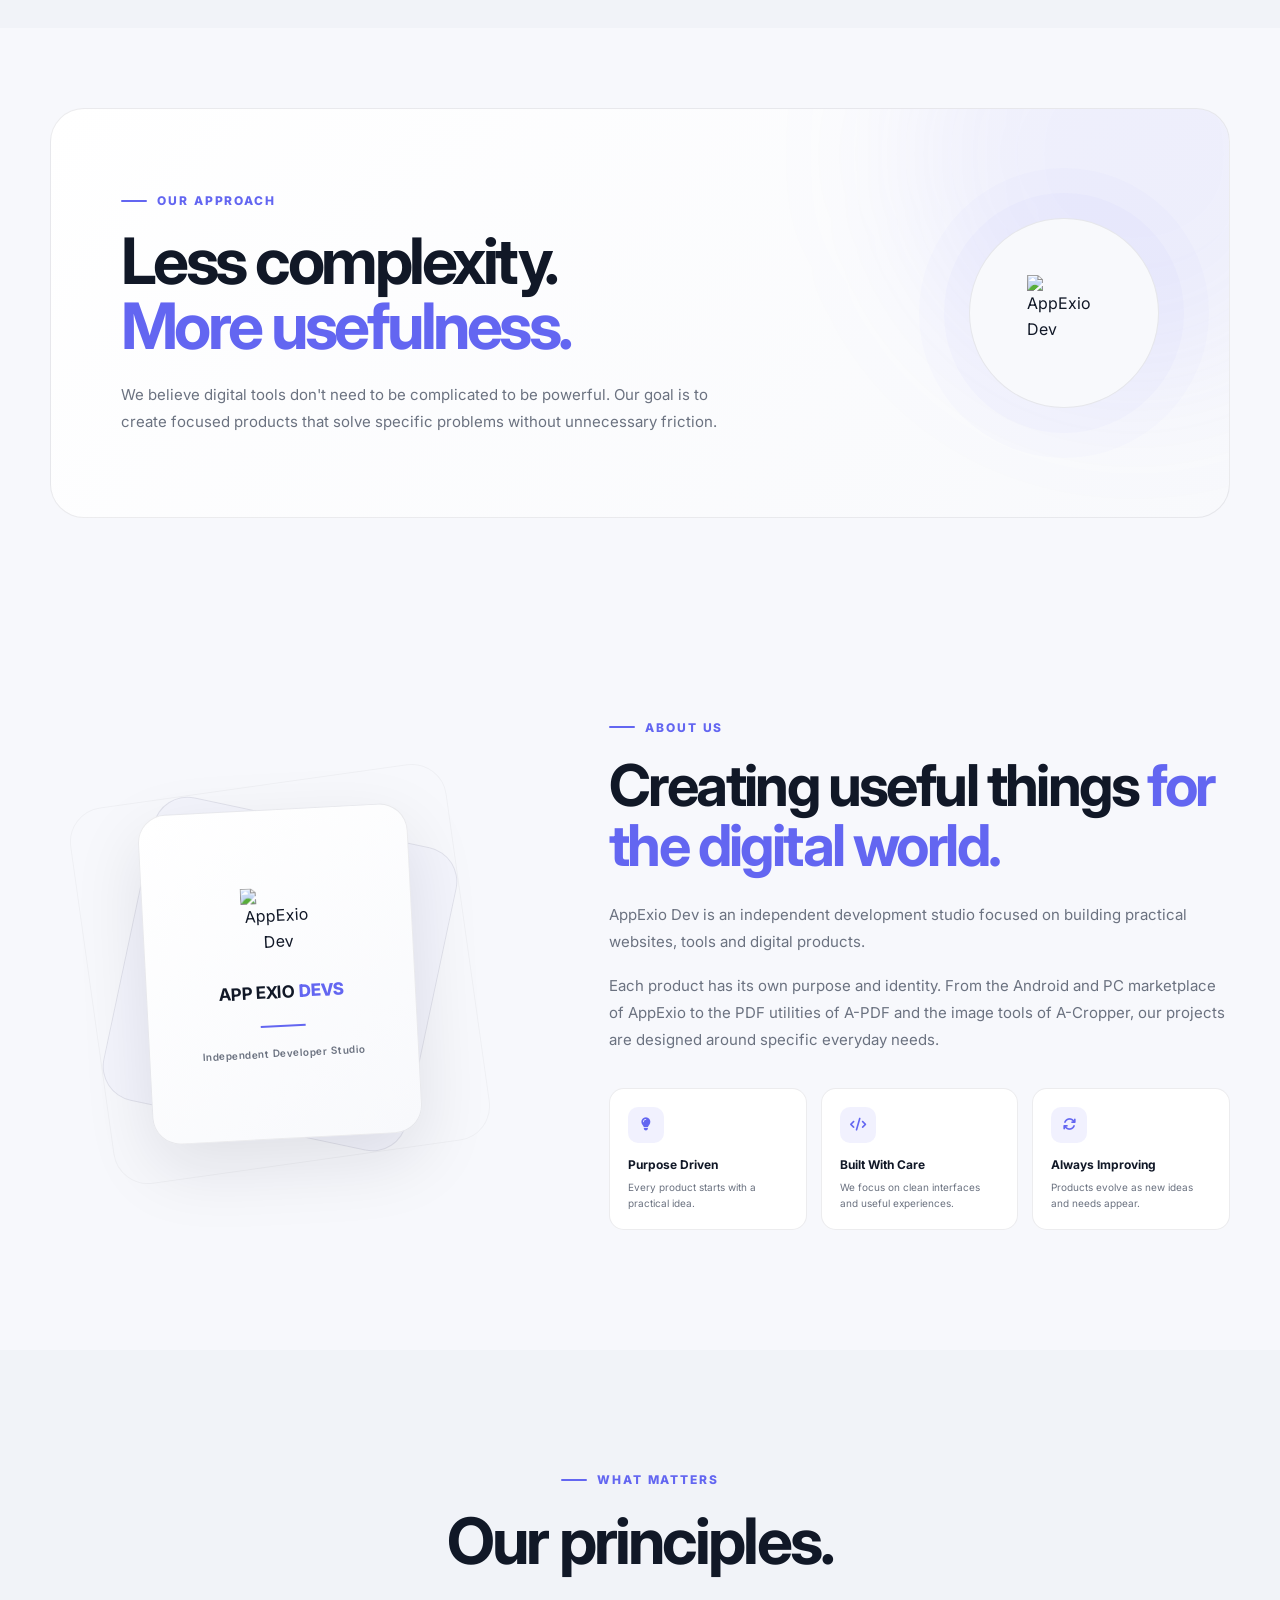
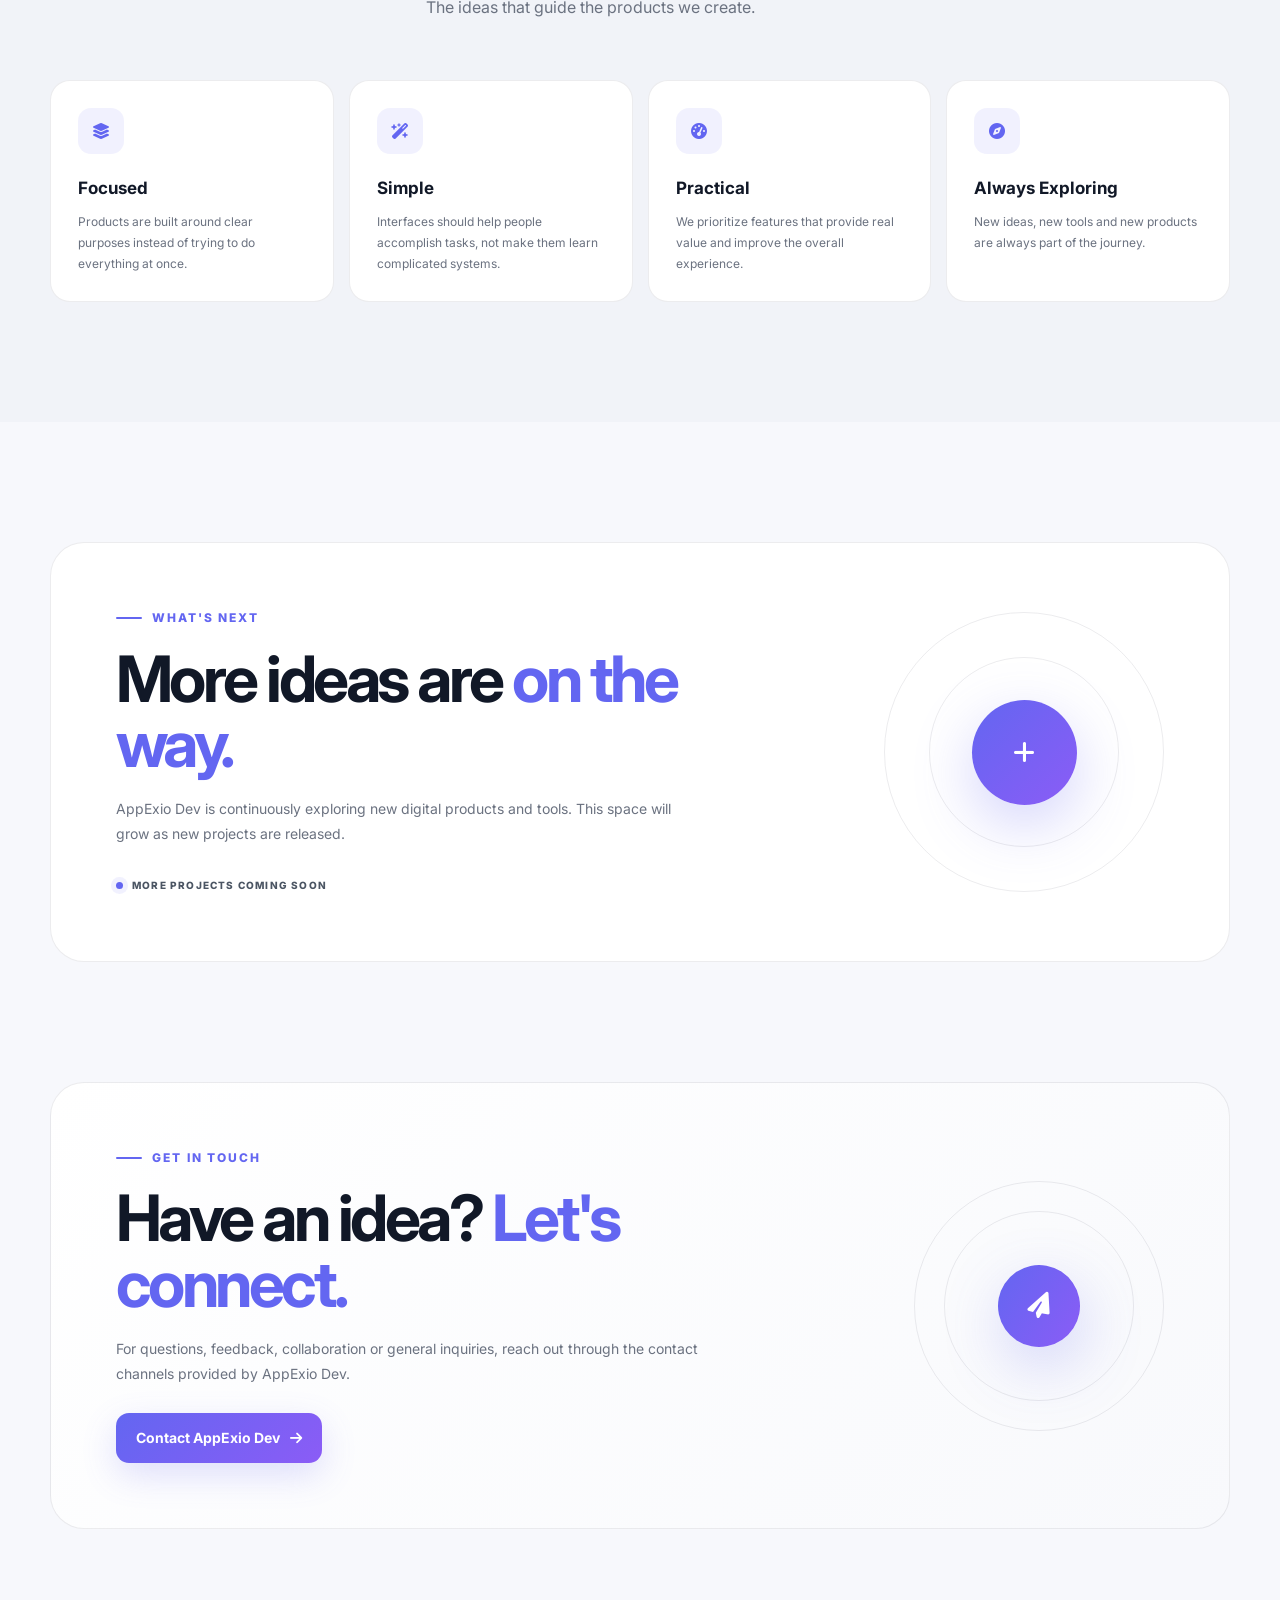
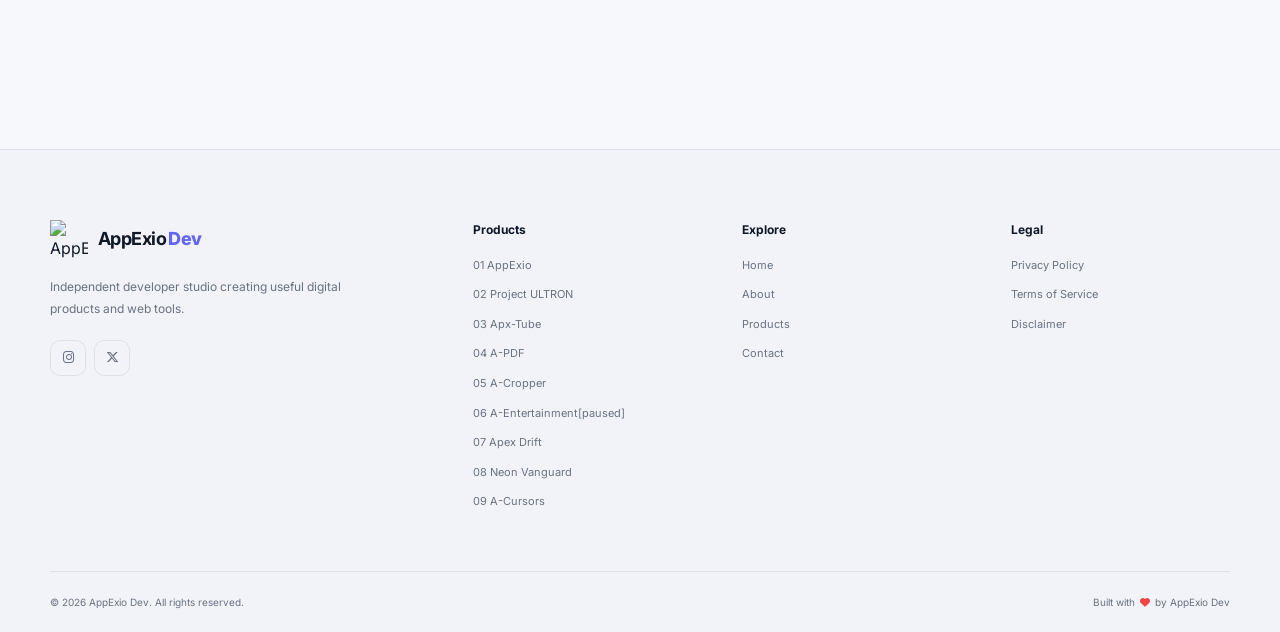
==== commit 8d2063c5: "Update index.html" ====
--- a/index.html
+++ b/index.html
@@ -1546,7 +1546,7 @@
 
 <a href="myproducts.html" class="available-products-fixed">
     <i class="fa-solid fa-cubes"></i>
-    Available Products
+    The Projects
 </a>
 
 
--- a/style.css
+++ b/style.css
@@ -522,6 +522,39 @@
     transform: translateY(-2px);
 }
 
+.available-products-fixed {
+position: fixed;
+bottom: 25px;
+left: 25px;
+z-index: 9999;
+display: inline-flex;
+align-items: center;
+gap: 10px;
+padding: 14px 20px;
+background: #6c5ce7;
+color: #ffffff;
+text-decoration: none;
+font-size: 14px;
+font-weight: 700;
+border-radius: 12px;
+box-shadow: 0 6px 24px rgba(108, 92, 231, 0.35);
+transition: transform 0.2s ease, background 0.2s ease;
+}
+
+.available-products-fixed:hover {
+background: #5846d8;
+transform: translateY(-3px);
+}
+
+@media (max-width: 480px) {
+.available-products-fixed {
+bottom: 15px;
+left: 15px;
+padding: 12px 16px;
+font-size: 12px;
+}
+}
+
 
 /* =========================================================
    HAMBURGER
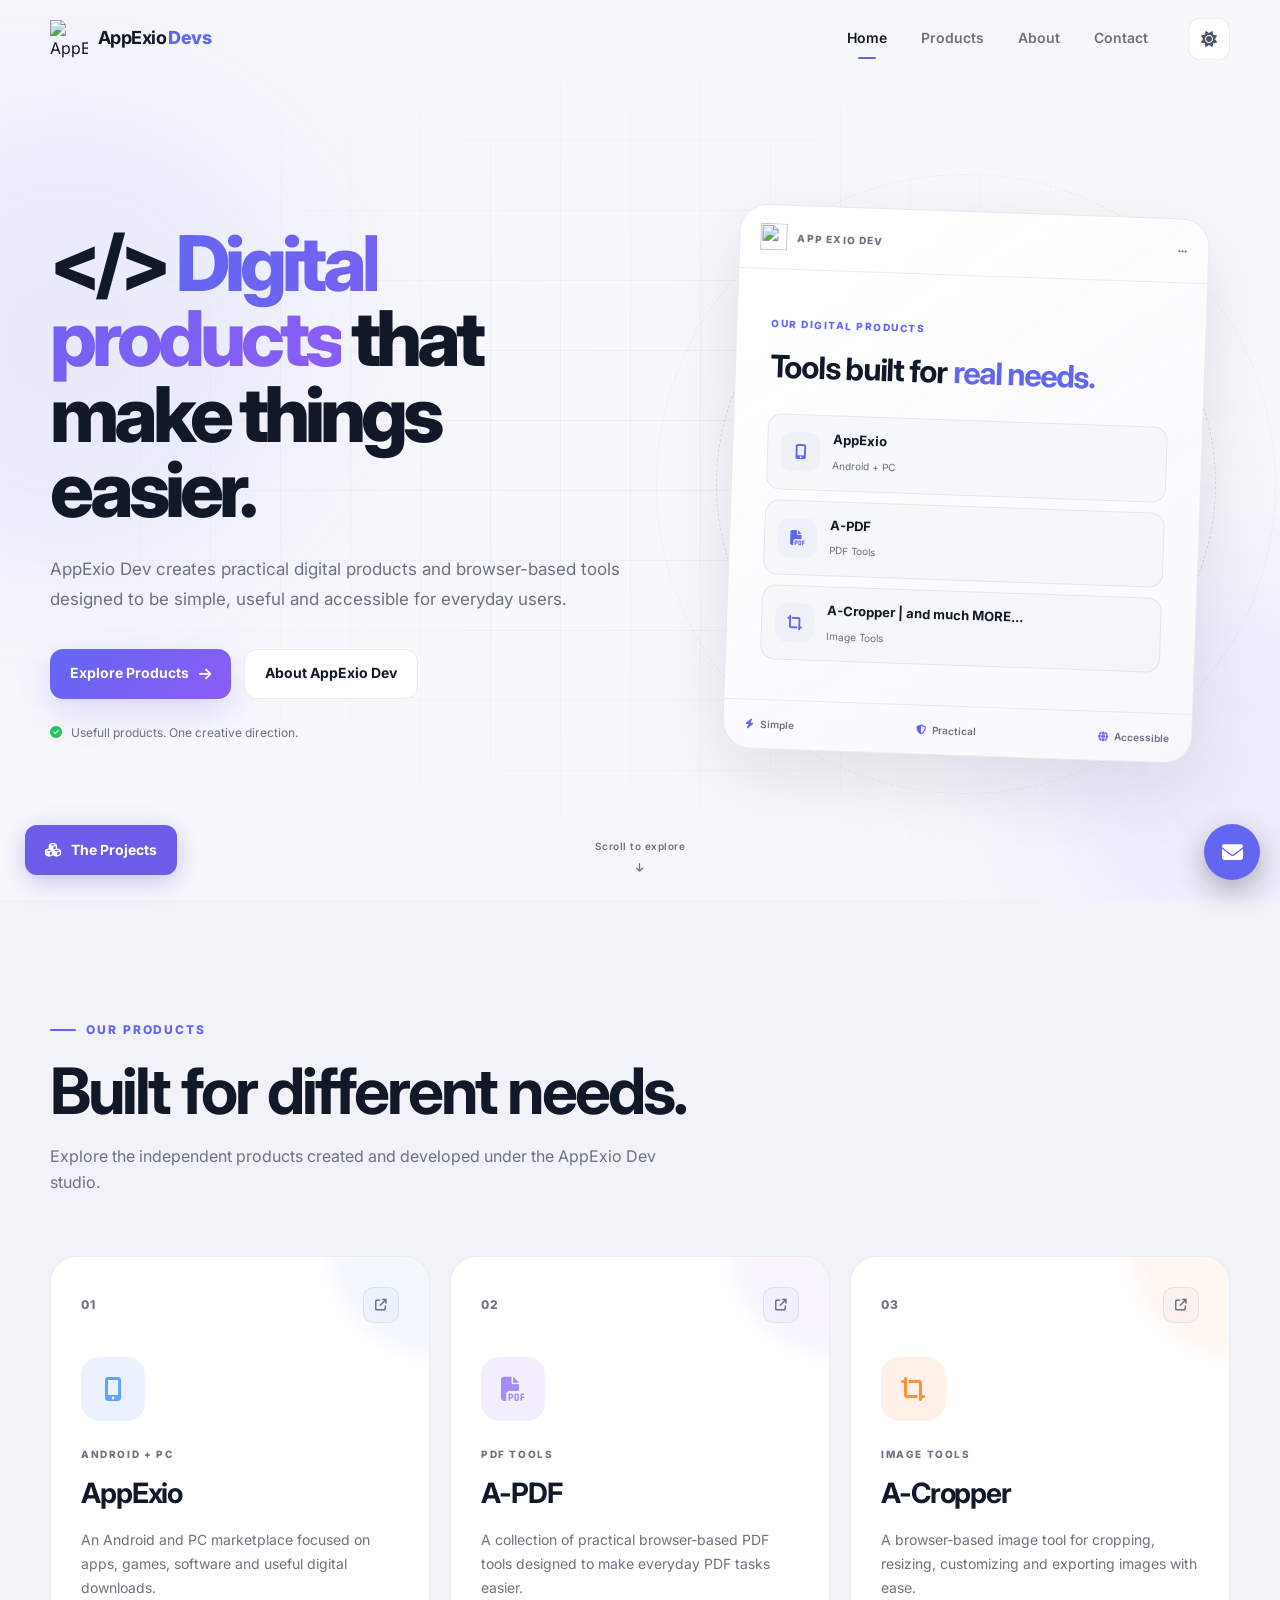
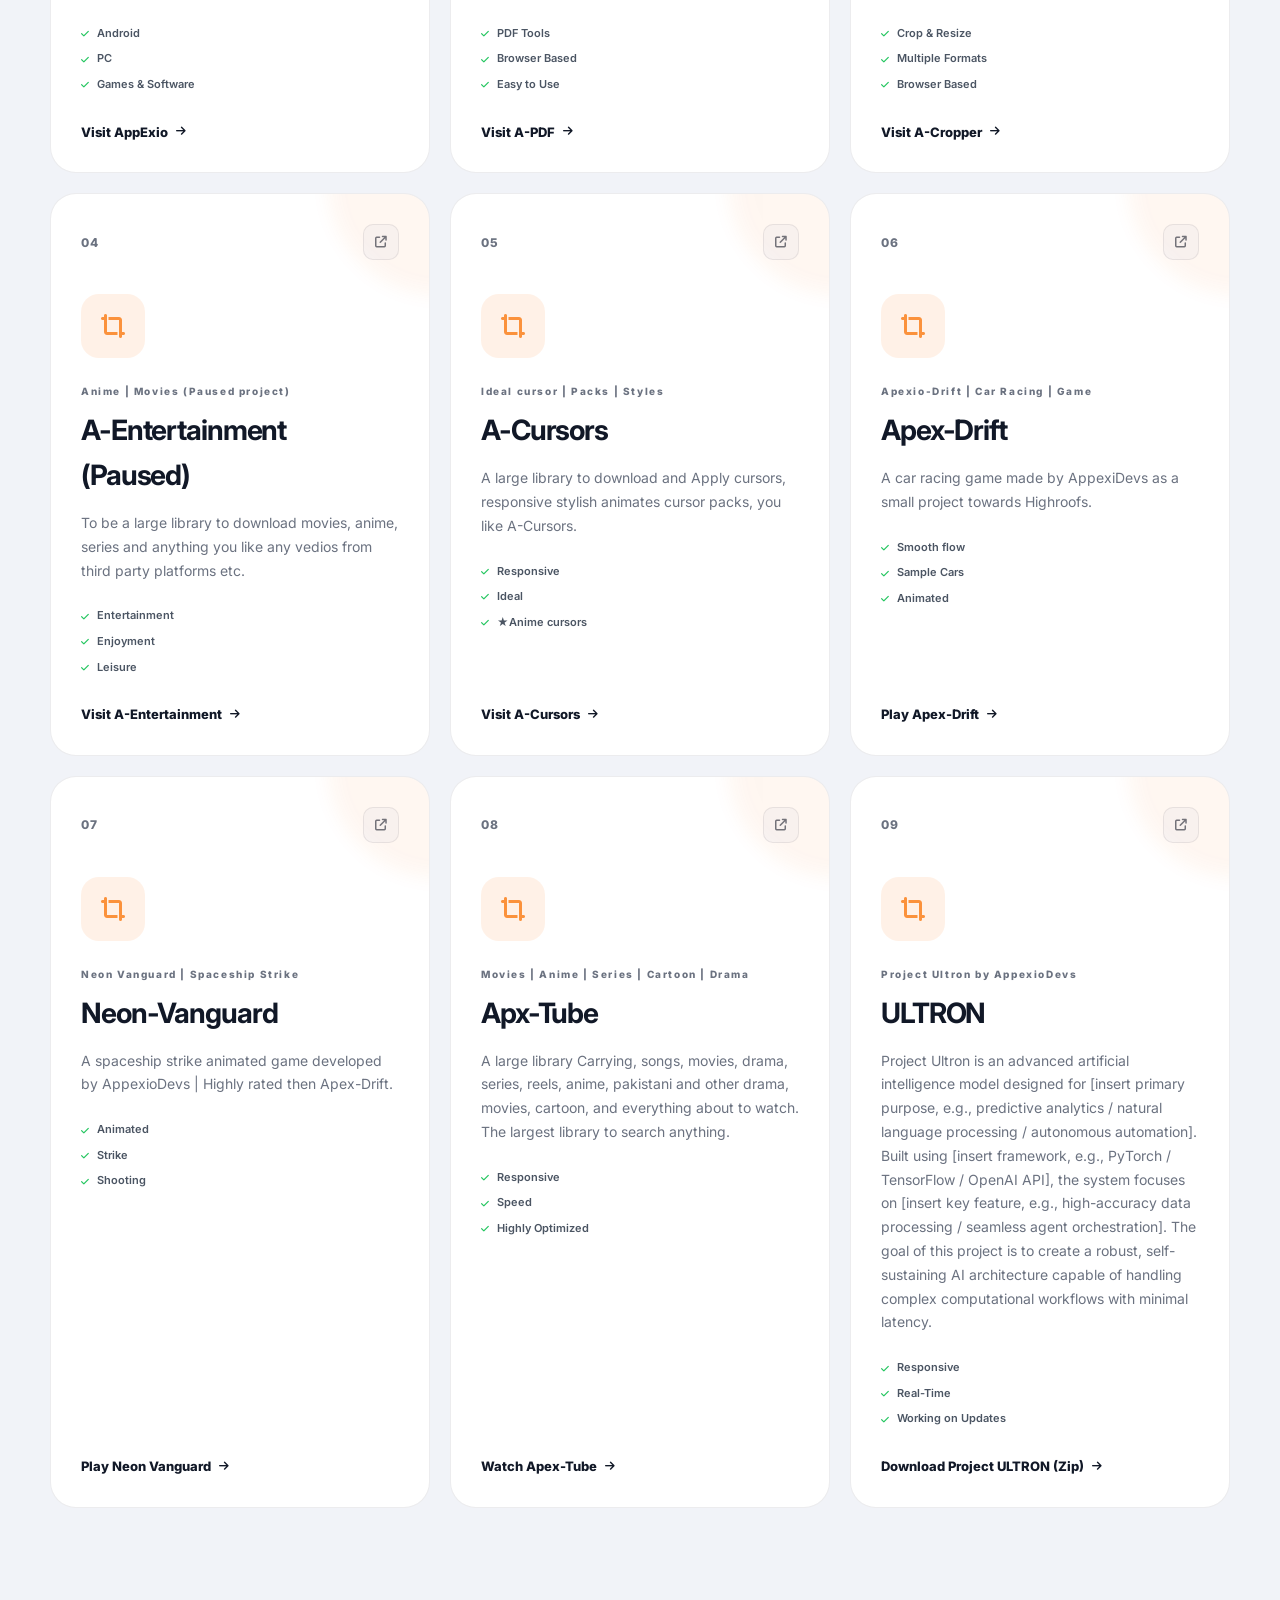
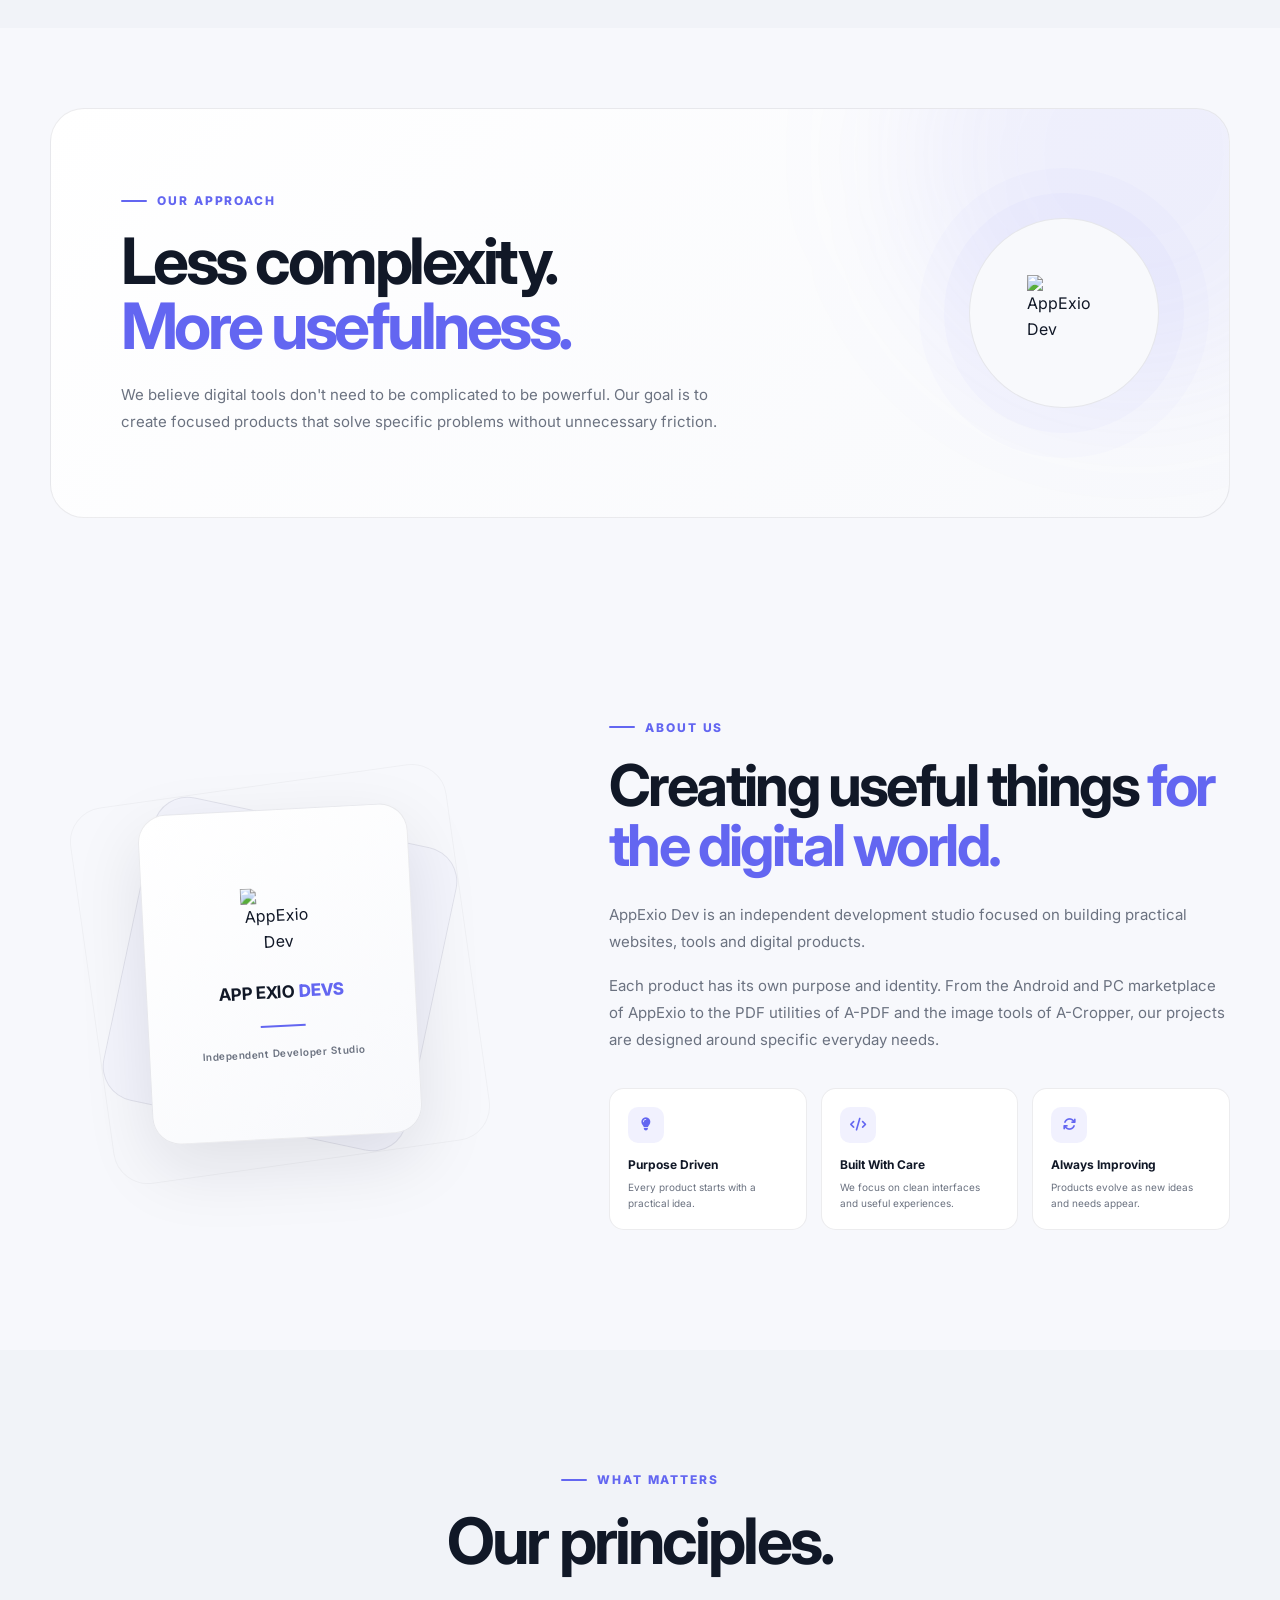
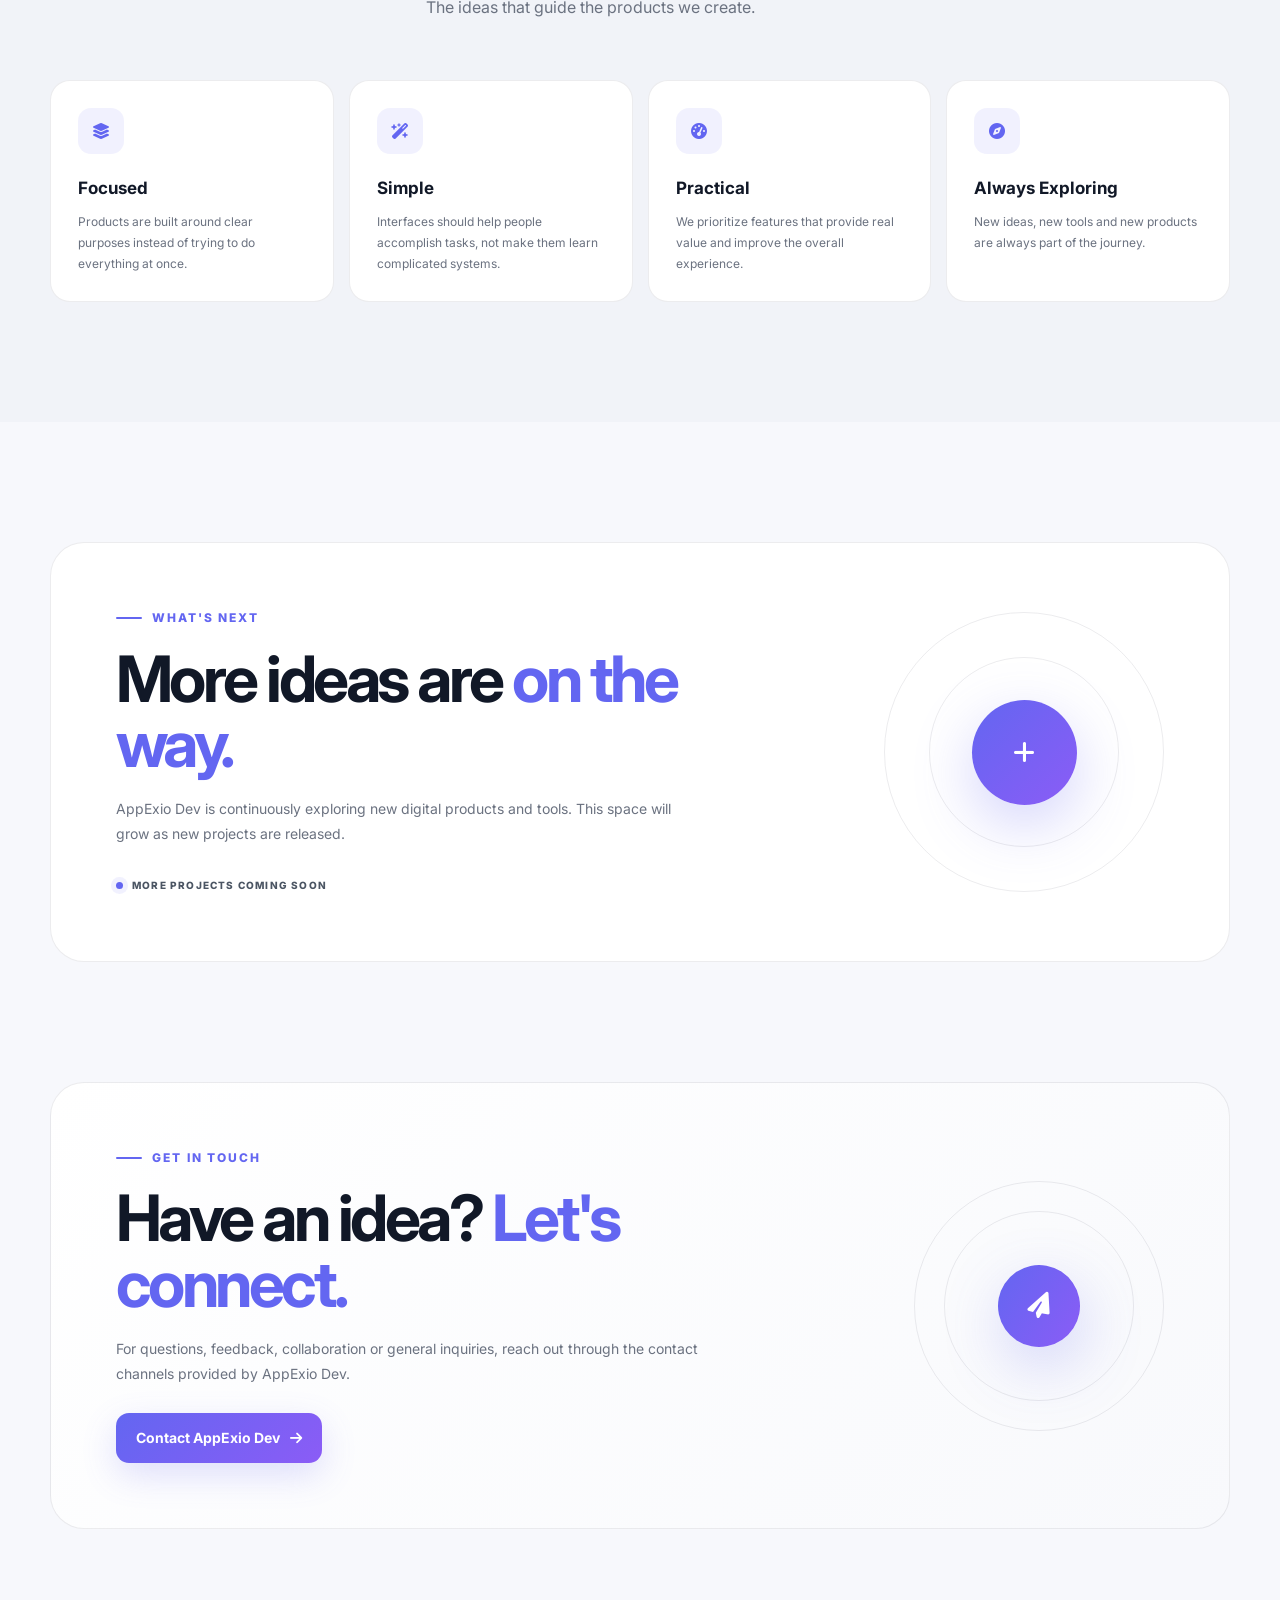
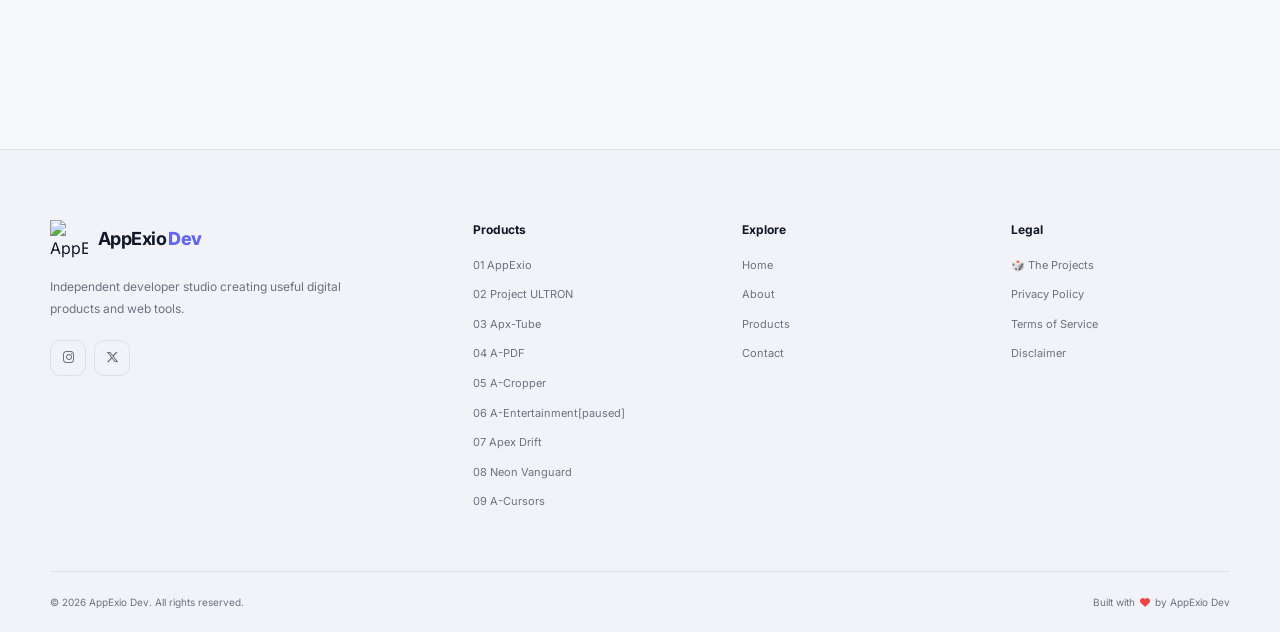
==== commit 5c3afa1f: "Update index.html" ====
--- a/index.html
+++ b/index.html
@@ -1510,7 +1510,8 @@
             <div class="footer-column">
 
                 <h4>Legal</h4>
-
+                
+                <a href="myproducts.html">🎲 The Projects</a>
                 <a href="privacy.html">Privacy Policy</a>
                 <a href="terms.html">Terms of Service</a>
                 <a href="disclaimer.html">Disclaimer</a>
